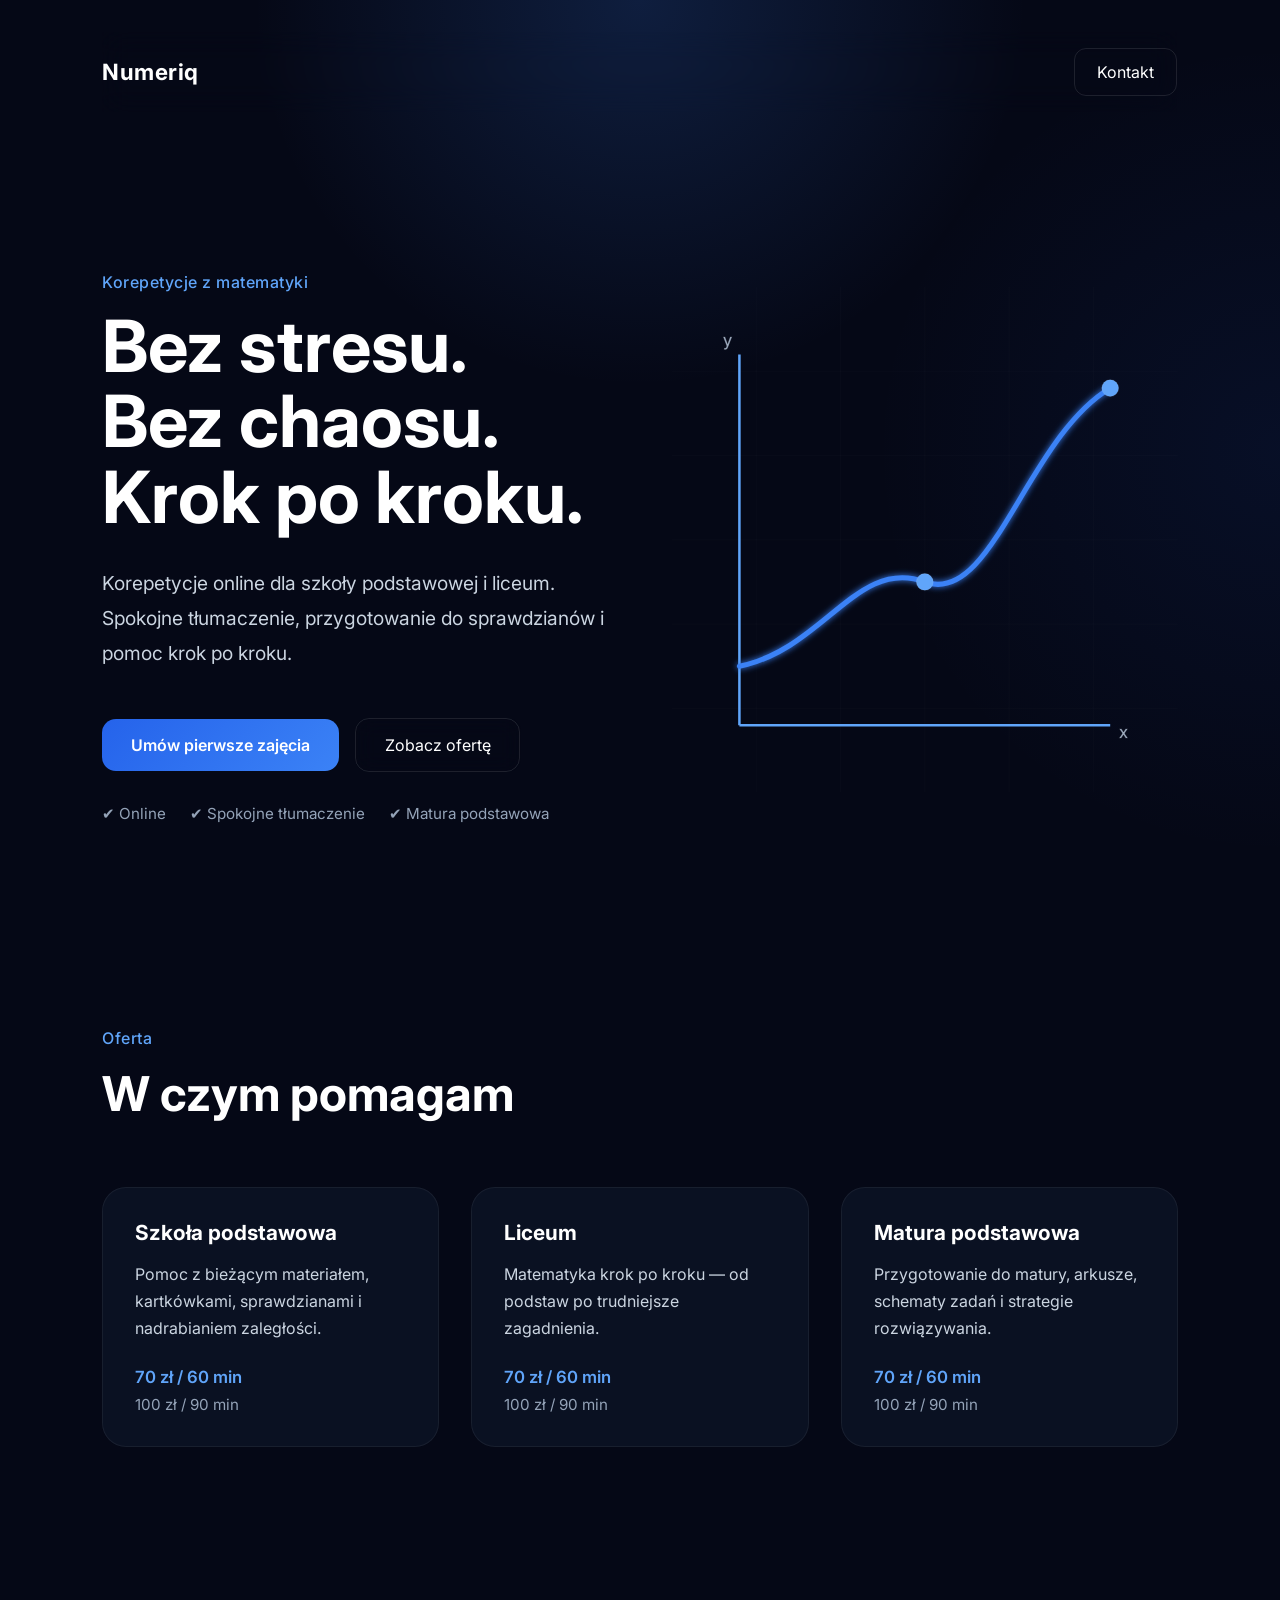
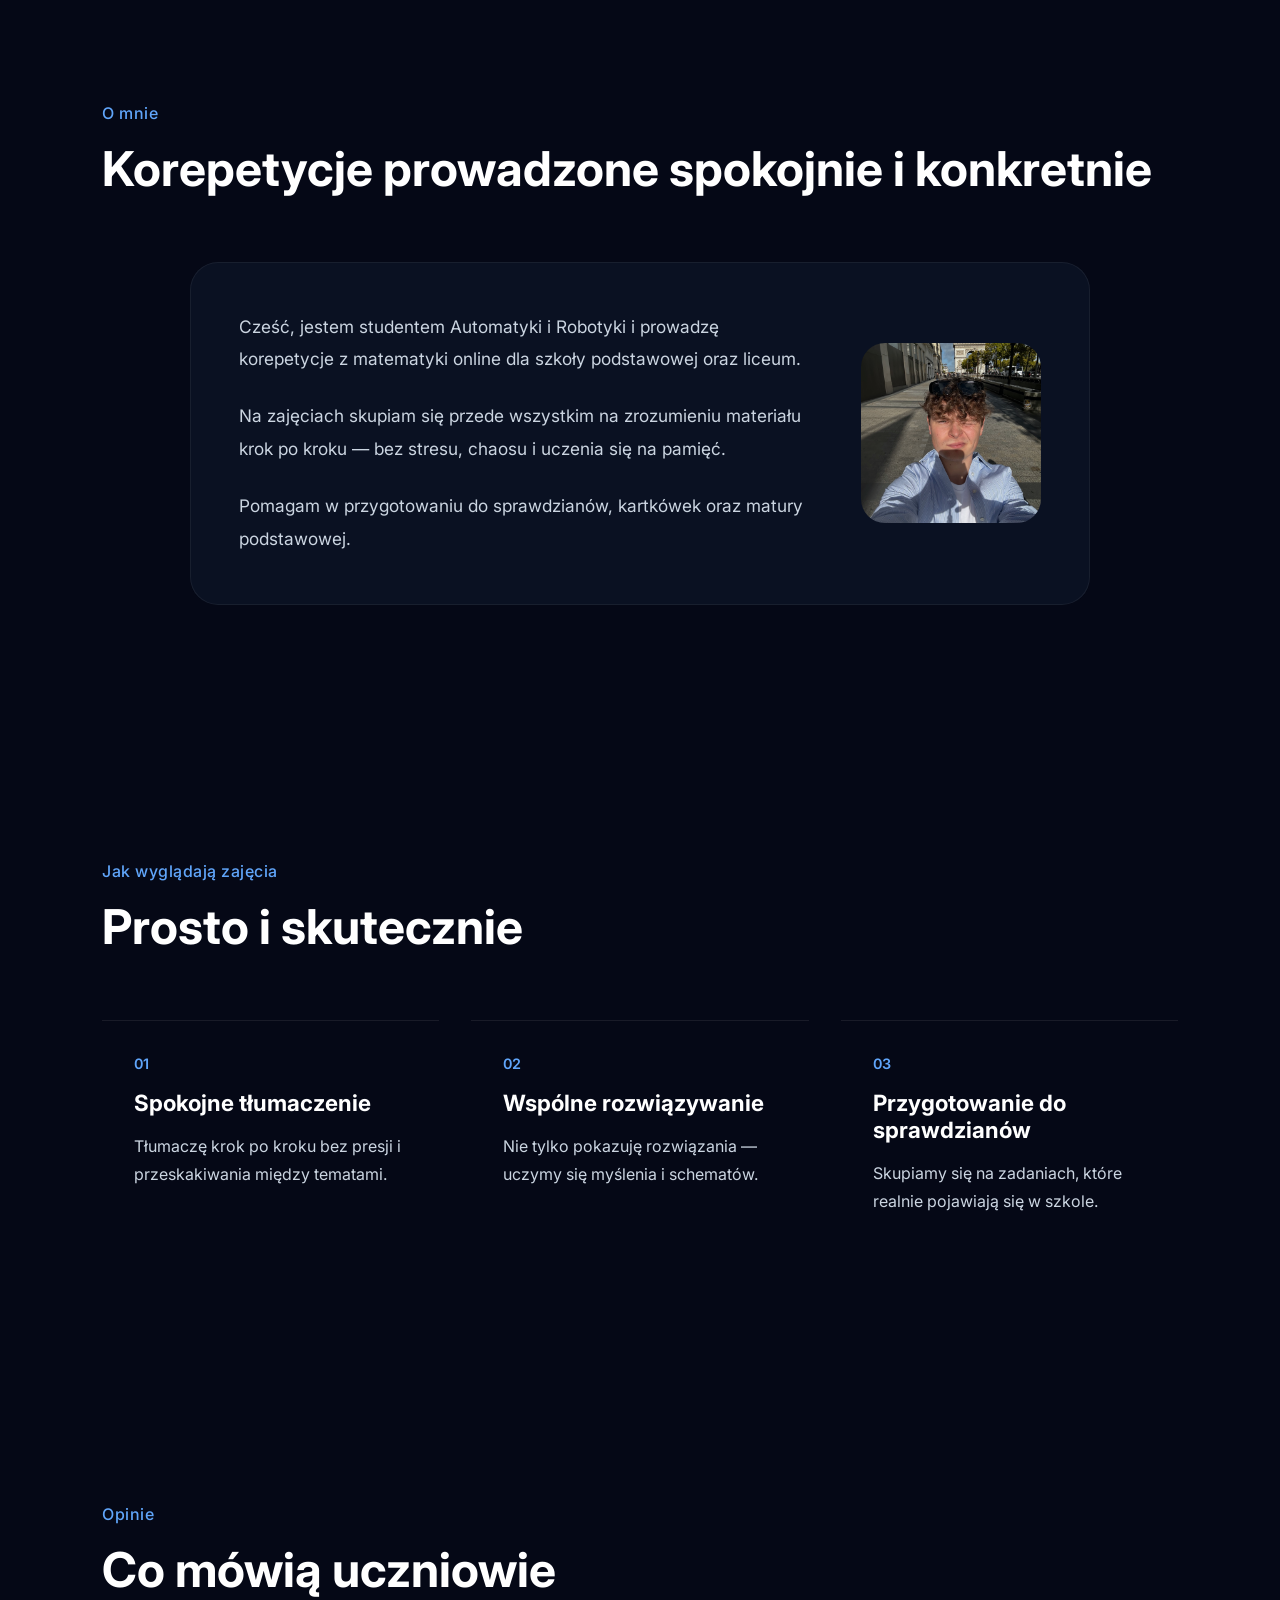
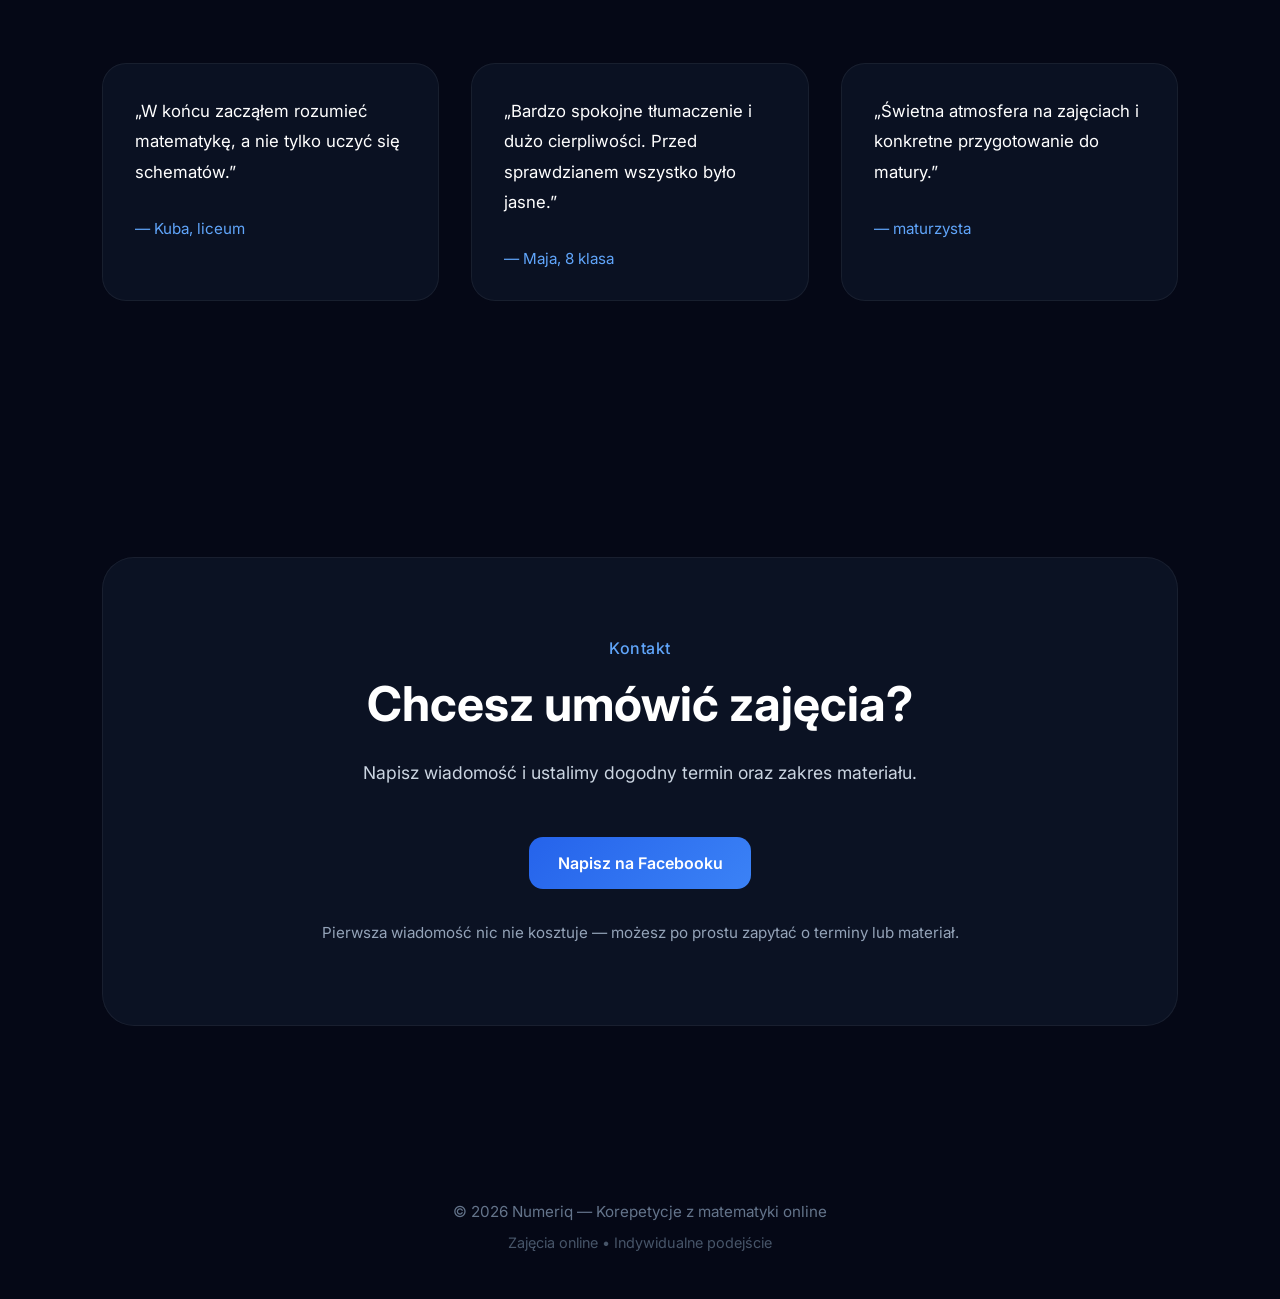
==== index.html @ c925988a "Initial website upload" ====
<!DOCTYPE html>
<html lang="pl">
<head>
    <link rel="icon" type="image/png" href="favicon.png">
    <meta charset="UTF-8">
    <meta name="viewport" content="width=device-width, initial-scale=1.0">

    <title>Numeriq — Korepetycje z matematyki online</title>

    <link rel="stylesheet" href="style.css">

    <!-- Font -->
    <link rel="preconnect" href="https://fonts.googleapis.com">
    <link href="https://fonts.googleapis.com/css2?family=Inter:wght@300;400;500;600;700&display=swap" rel="stylesheet">
</head>
<body>

    <section class="hero">
        
    <nav class="navbar">
        <div class="logo">Numeriq</div>

        <a href="#kontakt" class="nav-button">
            Kontakt
        </a>
    </nav>

    <div class="hero-wrapper">

        <div class="hero-content">

            <p class="hero-tag">
                Korepetycje z matematyki
            </p>

            <h1>
                Bez stresu. <br>
                Bez chaosu. <br>
                Krok po kroku.
            </h1>

            <p class="hero-description">
                Korepetycje online dla szkoły podstawowej i liceum.
                Spokojne tłumaczenie, przygotowanie do sprawdzianów
                i pomoc krok po kroku.
            </p>
            <div class="hero-buttons">

                <a href="#kontakt" class="primary-button">
                    Umów pierwsze zajęcia
                </a>

                <a href="#oferta" class="secondary-button">
                    Zobacz ofertę
                </a>

            </div>

            <div class="hero-info">

                <span>✔ Online</span>

                <span>✔ Spokojne tłumaczenie</span>

                <span>✔ Matura podstawowa</span>

            </div>
        </div>

        <div class="hero-image">

            <svg class="math-illustration"
     viewBox="0 0 600 600"
     fill="none"
     xmlns="http://www.w3.org/2000/svg">

    <!-- GRID -->

    <g opacity="0.15">

        <line x1="0" y1="100" x2="600" y2="100"/>
        <line x1="0" y1="200" x2="600" y2="200"/>
        <line x1="0" y1="300" x2="600" y2="300"/>
        <line x1="0" y1="400" x2="600" y2="400"/>
        <line x1="0" y1="500" x2="600" y2="500"/>

        <line x1="100" y1="0" x2="100" y2="600"/>
        <line x1="200" y1="0" x2="200" y2="600"/>
        <line x1="300" y1="0" x2="300" y2="600"/>
        <line x1="400" y1="0" x2="400" y2="600"/>
        <line x1="500" y1="0" x2="500" y2="600"/>

    </g>

    <!-- AXES -->

    <line x1="80" y1="520" x2="520" y2="520"
          stroke="#60A5FA"
          stroke-width="3"/>

    <line x1="80" y1="520" x2="80" y2="80"
          stroke="#60A5FA"
          stroke-width="3"/>

    <!-- CURVE -->

    <path d="M80 450
             C180 430,
             220 320,
             300 350

             C380 380,
             420 180,
             520 120"

          stroke="#3B82F6"
          stroke-width="6"
          stroke-linecap="round"
          filter="url(#glow)"/>

    <!-- POINTS -->

    <circle cx="300" cy="350" r="10" fill="#60A5FA"/>
    <circle cx="520" cy="120" r="10" fill="#60A5FA"/>

    <!-- LABELS -->

    <text x="530" y="535"
          fill="#94A3B8"
          font-size="20">
        x
    </text>

    <text x="60" y="70"
          fill="#94A3B8"
          font-size="20">
        y
    </text>

    <!-- GLOW -->

    <defs>

        <filter id="glow">

            <feGaussianBlur stdDeviation="4"
                            result="coloredBlur"/>

            <feMerge>

                <feMergeNode in="coloredBlur"/>
                <feMergeNode in="SourceGraphic"/>

            </feMerge>

        </filter>

    </defs>

</svg>

        </div>

    </div>

</section>
    <section class="offer" id="oferta">

        <div class="section-header">

            <p class="section-tag">
                Oferta
            </p>

            <h2>
                W czym pomagam
            </h2>

        </div>

        <div class="offer-grid">

            <div class="offer-card">
                <h3>Szkoła podstawowa</h3>

                <p>
                    Pomoc z bieżącym materiałem, kartkówkami,
                    sprawdzianami i nadrabianiem zaległości.
                </p>
                <div class="offer-price">
                    70 zł / 60 min
                </div>

                <div class="offer-price-secondary">
                    100 zł / 90 min
                </div>
            </div>

            <div class="offer-card">
                <h3>Liceum</h3>

                <p>
                    Matematyka krok po kroku — od podstaw
                    po trudniejsze zagadnienia.
                </p>
                 <div class="offer-price">
                    70 zł / 60 min
                </div>

                <div class="offer-price-secondary">
                    100 zł / 90 min
                </div>
            </div>

            <div class="offer-card">
                <h3>Matura podstawowa</h3>

                <p>
                    Przygotowanie do matury, arkusze,
                    schematy zadań i strategie rozwiązywania.
                </p>
                 <div class="offer-price">
                    70 zł / 60 min
                </div>

                <div class="offer-price-secondary">
                    100 zł / 90 min
                </div>
            </div>

        </div>

    </section>
<section class="about">

    <div class="section-header">

        <p class="section-tag">
            O mnie
        </p>

        <h2>
            Korepetycje prowadzone spokojnie i konkretnie
        </h2>

    </div>

    <div class="about-box">

        <div class="about-text">

            <p>
                Cześć, jestem studentem Automatyki i Robotyki
                i prowadzę korepetycje z matematyki online
                dla szkoły podstawowej oraz liceum.
            </p>

            <p>
                Na zajęciach skupiam się przede wszystkim
                na zrozumieniu materiału krok po kroku —
                bez stresu, chaosu i uczenia się na pamięć.
            </p>

            <p>
                Pomagam w przygotowaniu do sprawdzianów,
                kartkówek oraz matury podstawowej.
            </p>

        </div>

        <img src="image.jpg"
            alt="Zdjęcie korepetytora"
            class="about-image">

    </div>


</section>
    <section class="process">

        <div class="section-header">

            <p class="section-tag">
                Jak wyglądają zajęcia
            </p>

            <h2>
                Prosto i skutecznie
            </h2>

        </div>

        <div class="process-grid">

            <div class="process-card">
                <span>01</span>

                <h3>Spokojne tłumaczenie</h3>

                <p>
                    Tłumaczę krok po kroku bez presji
                    i przeskakiwania między tematami.
                </p>
            </div>

            <div class="process-card">
                <span>02</span>

                <h3>Wspólne rozwiązywanie</h3>

                <p>
                    Nie tylko pokazuję rozwiązania —
                    uczymy się myślenia i schematów.
                </p>
            </div>

            <div class="process-card">
                <span>03</span>

                <h3>Przygotowanie do sprawdzianów</h3>

                <p>
                    Skupiamy się na zadaniach,
                    które realnie pojawiają się w szkole.
                </p>
            </div>

        </div>

    </section>
    <section class="reviews">

        <div class="section-header">

            <p class="section-tag">
                Opinie
            </p>

            <h2>
                Co mówią uczniowie
            </h2>

        </div>

        <div class="reviews-grid">

            <div class="review-card">

                <p class="review-text">
                    „W końcu zacząłem rozumieć matematykę,
                    a nie tylko uczyć się schematów.”
                </p>

                <div class="review-author">
                    — Kuba, liceum
                </div>

            </div>

            <div class="review-card">

                <p class="review-text">
                    „Bardzo spokojne tłumaczenie i dużo cierpliwości.
                    Przed sprawdzianem wszystko było jasne.”
                </p>

                <div class="review-author">
                    — Maja, 8 klasa
                </div>

            </div>

            <div class="review-card">

                <p class="review-text">
                    „Świetna atmosfera na zajęciach
                    i konkretne przygotowanie do matury.”
                </p>

                <div class="review-author">
                    — maturzysta
                </div>

            </div>

        </div>

    </section>
    <section class="contact" id="kontakt">

        <div class="contact-content">

            <p class="section-tag">
                Kontakt
            </p>

            <h2>
                Chcesz umówić zajęcia?
            </h2>

            <p class="contact-description">
                Napisz wiadomość i ustalimy dogodny termin
                oraz zakres materiału.
            </p>

           <div class="contact-buttons">

                <a href="https://m.me/TWOJPROFIL"
                target="_blank"
                class="primary-button">

                    Napisz na Facebooku

                </a>

            </div>

            <p class="contact-note">
                Pierwsza wiadomość nic nie kosztuje —
                możesz po prostu zapytać o terminy lub materiał.
            </p>

        </div>

    </section>
    <footer class="footer">

    <p>
    © 2026 Numeriq — Korepetycje z matematyki online
    </p>

    <p class="footer-subtext">
        Zajęcia online • Indywidualne podejście
    </p>
</footer>
</body>
</html>
---- style.css ----
* {
    margin: 0;
    padding: 0;
    box-sizing: border-box;
}

html {
    scroll-behavior: smooth;
}

body {
    font-family: 'Inter', sans-serif;
    background: #050816;
    color: white;
}

/* HERO */

.hero {
    min-height: 100vh;
    padding: 2rem 8%;
    background:
        radial-gradient(circle at top, rgba(59,130,246,0.18), transparent 35%),
        radial-gradient(circle at right, rgba(37,99,235,0.08), transparent 30%),
        #050816;
}

/* NAVBAR */

.navbar {
    display: flex;
    justify-content: space-between;
    align-items: center;
    position: sticky;
    top: 0;
    z-index: 1000;
    padding: 1rem 0;
    backdrop-filter: blur(14px);
}


.logo {
    font-size: 1.4rem;
    font-weight: 700;
    color: white;
    letter-spacing: 0.5px;
}

.nav-button {
    text-decoration: none;
    color: white;
    padding: 0.8rem 1.4rem;
    border: 1px solid rgba(255,255,255,0.1);
    border-radius: 12px;
    transition: 0.3s;
    backdrop-filter: blur(10px);
}

.nav-button:hover {
    background: rgba(255,255,255,0.08);
}

/* HERO WRAPPER */

.hero-wrapper {
    display: flex;
    align-items: center;
    justify-content: space-between;
    gap: 4rem;
}

/* HERO CONTENT */

.hero-content {
    max-width: 700px;
    margin-top: 10rem;
    flex: 1;
}

.hero-tag {
    color: #60a5fa;
    margin-bottom: 1rem;
    font-weight: 500;
    letter-spacing: 0.5px;
}

.hero-content h1 {
    font-size: 4.5rem;
    line-height: 1.05;
    margin-bottom: 2rem;
}

.hero-description {
    font-size: 1.2rem;
    line-height: 1.8;
    color: #cbd5e1;
    margin-bottom: 3rem;
}

/* HERO IMAGE */

.hero-image {
    flex: 1;

    display: flex;
    justify-content: center;
    align-items: center;

    padding-top: 4rem;
}

.hero-image img {
    width: 100%;
    max-width: 500px;

    opacity: 0.9;

    filter:
        drop-shadow(0 0 40px rgba(59,130,246,0.25));

    animation: float 6s ease-in-out infinite;
}

/* FLOAT ANIMATION */

@keyframes float {

    0% {
        transform: translateY(0px);
    }

    50% {
        transform: translateY(-10px);
    }

    100% {
        transform: translateY(0px);
    }

}

/* BUTTONS */

.hero-buttons {
    display: flex;
    gap: 1rem;
    flex-wrap: wrap;
    align-items: center;
}

.primary-button {
    background: linear-gradient(135deg, #2563eb, #3b82f6);
    color: white;
    text-decoration: none;
    padding: 1rem 1.8rem;
    border-radius: 14px;
    font-weight: 600;
    transition: 0.3s;
    display: inline-flex;
    align-items: center;
    justify-content: center;
    min-width: 220px;
    text-align: center;
}

.primary-button:hover {
    transform: translateY(-3px);
    box-shadow: 0 0 25px rgba(59,130,246,0.35);
}

.secondary-button {
    border: 1px solid rgba(255,255,255,0.1);
    color: white;
    text-decoration: none;
    padding: 1rem 1.8rem;
    border-radius: 14px;
    transition: 0.3s;
    backdrop-filter: blur(10px);
}

.secondary-button:hover {
    background: rgba(255,255,255,0.06);
}

/* OFFER SECTION */

.offer {
    padding: 8rem 8%;
}

.section-header {
    margin-bottom: 4rem;
}

.section-tag {
    color: #60a5fa;
    font-weight: 500;
    margin-bottom: 1rem;
    letter-spacing: 0.5px;
}

.section-header h2 {
    font-size: 3rem;
}

/* OFFER GRID */

.offer-grid {
    display: grid;
    grid-template-columns: repeat(3, 1fr);
    gap: 2rem;
}

/* OFFER CARD */

.offer-card {
    background: rgba(15,23,42,0.65);
    border: 1px solid rgba(255,255,255,0.06);
    border-radius: 24px;
    padding: 2rem;
    transition: 0.3s;
    backdrop-filter: blur(12px);
}

.offer-card:hover {
    transform: translateY(-5px);
    border-color: rgba(96,165,250,0.4);
    box-shadow: 0 0 30px rgba(59,130,246,0.08);
}

.offer-card h3 {
    margin-bottom: 1rem;
    font-size: 1.3rem;
}

.offer-card p {
    color: #cbd5e1;
    line-height: 1.7;
}

/* PROCESS SECTION */

.process {
    padding: 8rem 8%;
}

.process-grid {
    display: grid;
    grid-template-columns: repeat(3, 1fr);
    gap: 2rem;
}

.process-card {
    padding: 2rem;
    border-top: 1px solid rgba(255,255,255,0.08);
}

.process-card span {
    color: #60a5fa;
    font-size: 0.9rem;
    font-weight: 600;
}

.process-card h3 {
    margin-top: 1rem;
    margin-bottom: 1rem;
    font-size: 1.4rem;
}

.process-card p {
    color: #cbd5e1;
    line-height: 1.8;
}

/* REVIEWS */

.reviews {
    padding: 8rem 8%;
}

.reviews-grid {
    display: grid;
    grid-template-columns: repeat(3, 1fr);
    gap: 2rem;
}

.review-card {
    background: rgba(15,23,42,0.65);
    border: 1px solid rgba(255,255,255,0.06);
    border-radius: 24px;
    padding: 2rem;
    backdrop-filter: blur(12px);
}

.review-text {
    color: white;
    line-height: 1.8;
    margin-bottom: 2rem;
    font-size: 1.05rem;
}

.review-author {
    color: #60a5fa;
    font-size: 0.95rem;
}

/* CONTACT */

.contact {
    padding: 8rem 8%;
}

.contact-content {
    text-align: center;
    background: rgba(15,23,42,0.7);
    border: 1px solid rgba(255,255,255,0.06);
    border-radius: 32px;
    padding: 5rem 2rem;
    backdrop-filter: blur(12px);
}

.contact-content h2 {
    font-size: 3rem;
    margin-top: 1rem;
    margin-bottom: 1.5rem;
}

.contact-description {
    color: #cbd5e1;
    max-width: 600px;
    margin: 0 auto 3rem;
    line-height: 1.8;
    font-size: 1.1rem;
}

.contact-buttons {
    display: flex;
    justify-content: center;
    gap: 1rem;
}

/* FOOTER */

.footer {
    padding: 3rem 8%;
    text-align: center;
    color: #64748b;
    font-size: 0.95rem;
}

/* MOBILE */

@media (max-width: 900px) {

    .offer-grid,
    .process-grid,
    .reviews-grid {
        grid-template-columns: 1fr;
    }

    .section-header h2 {
        font-size: 2.3rem;
    }

}

@media (max-width: 768px) {

    .hero {
        padding: 2rem 6%;
    }

    .hero-wrapper {
        flex-direction: column;
    }

    .hero-content {
        margin-top: 6rem;
    }

    .hero-content h1 {
        font-size: 3rem;
    }

    .hero-description {
        font-size: 1rem;
    }

    .hero-buttons,
    .contact-buttons {
        flex-direction: column;
    }

    .contact-content h2 {
        font-size: 2.2rem;
    }

    .hero-image img {
        max-width: 350px;
    }

}
.math-illustration {
    width: 100%;
    max-width: 520px;

    stroke: rgba(255,255,255,0.12);

    animation: float 6s ease-in-out infinite;

    transform: translateY(40px);
}
/* ABOUT */

.about {
    padding: 8rem 8%;
}

.about-box {
    max-width: 900px;
    margin: 0 auto;
    background: rgba(15,23,42,0.65);
    border: 1px solid rgba(255,255,255,0.06);
    border-radius: 28px; padding: 3rem;
    backdrop-filter: blur(12px);
    display: flex;
    align-items: center;
    justify-content: space-between; 
    gap: 3rem;
}

.about-text {
    flex: 1;
}

.about-image {
    width: 180px;
    height: 180px;
    object-fit: cover;
    border-radius: 24px;
    opacity: 0.92;
}

@media (max-width: 768px) {
    
    .about-box {
        flex-direction: column;
        text-align: center;
    }
}

.about-box p {
    color: #cbd5e1;

    line-height: 1.9;

    font-size: 1.08rem;

    margin-bottom: 1.5rem;
}

.about-box p:last-child {
    margin-bottom: 0;
}
.contact-note {
    margin-top: 2rem;

    color: #94a3b8;

    font-size: 0.95rem;

    line-height: 1.6;
}
.offer-price {
    margin-top: 1.5rem;

    color: #60a5fa;

    font-weight: 600;

    font-size: 1.05rem;
}

.offer-price-secondary {
    margin-top: 0.5rem;

    color: #94a3b8;

    font-size: 0.95rem;
}
.hero-info {
    display: flex;
    gap: 1.5rem;

    margin-top: 2rem;

    flex-wrap: wrap;
}

.hero-info span {
    color: #94a3b8;

    font-size: 0.95rem;
}
.footer-subtext {
    margin-top: 0.8rem;

    color: #475569;

    font-size: 0.9rem;
}
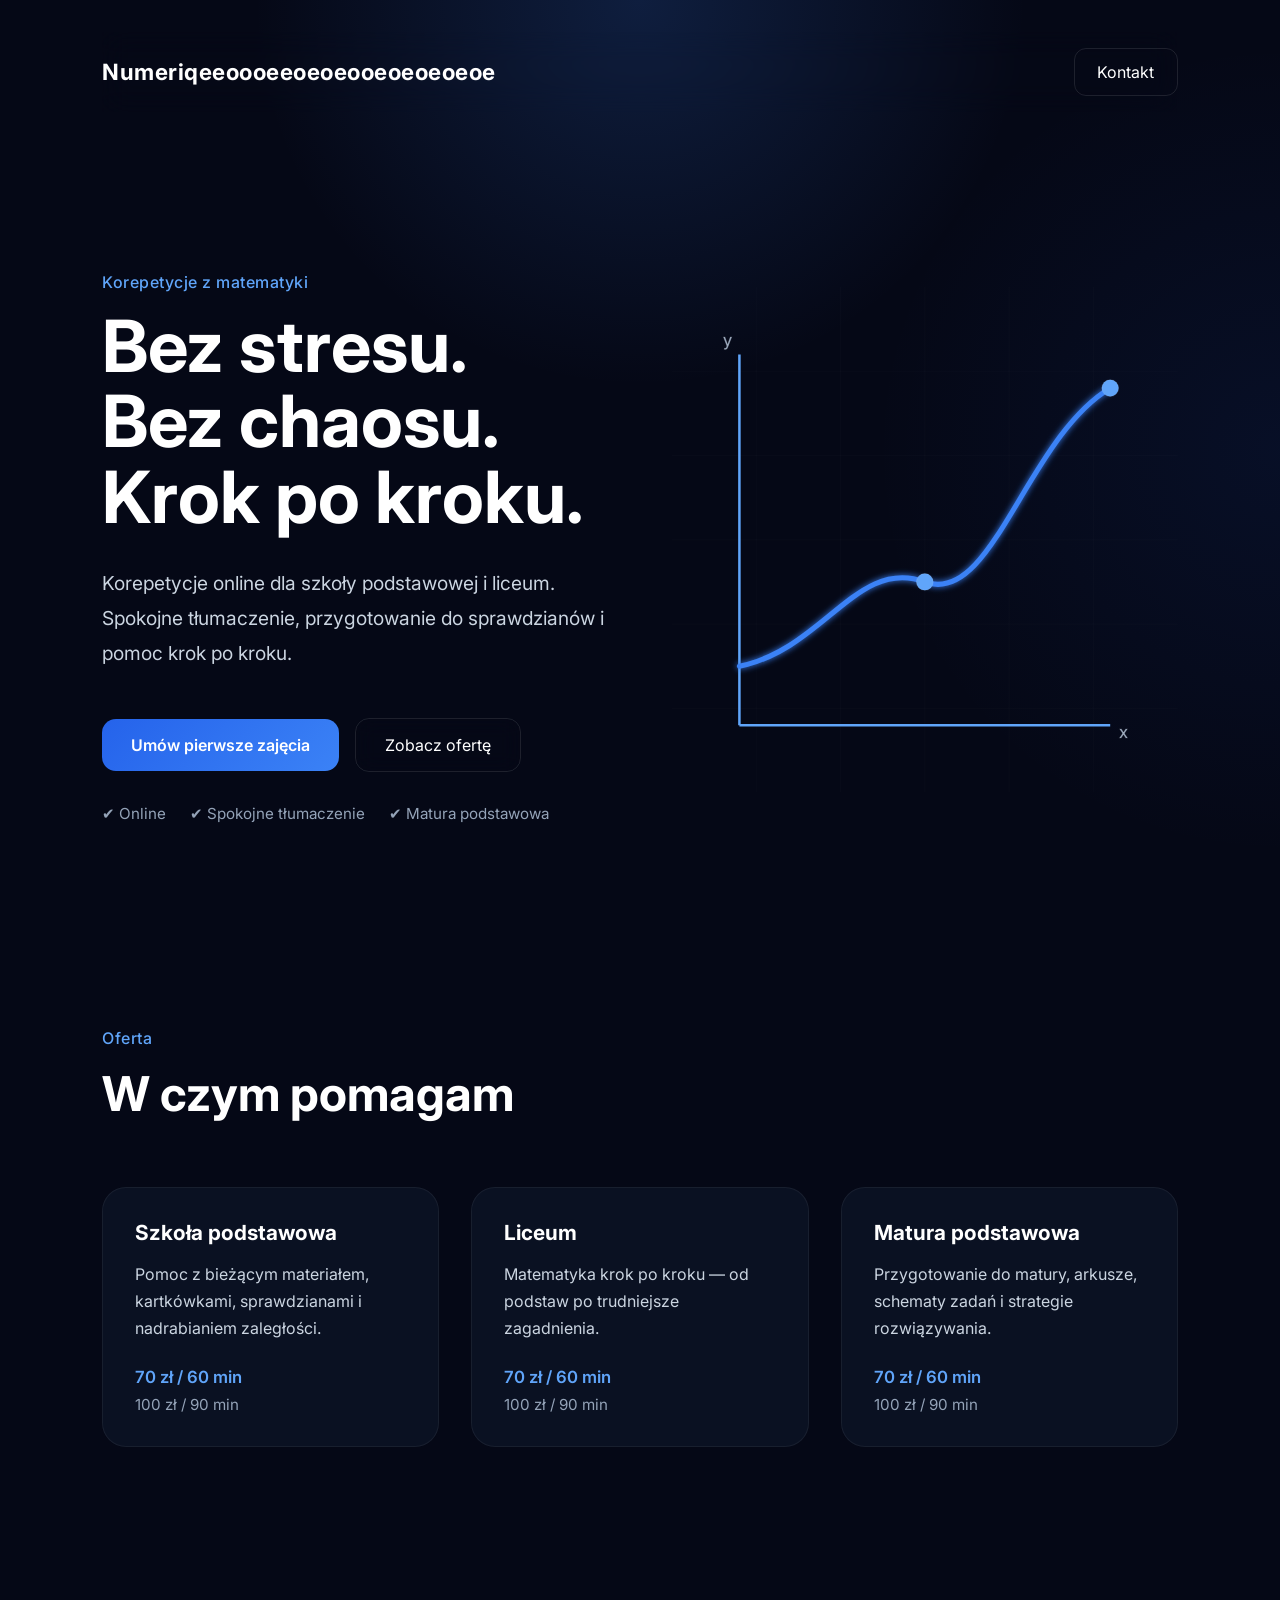
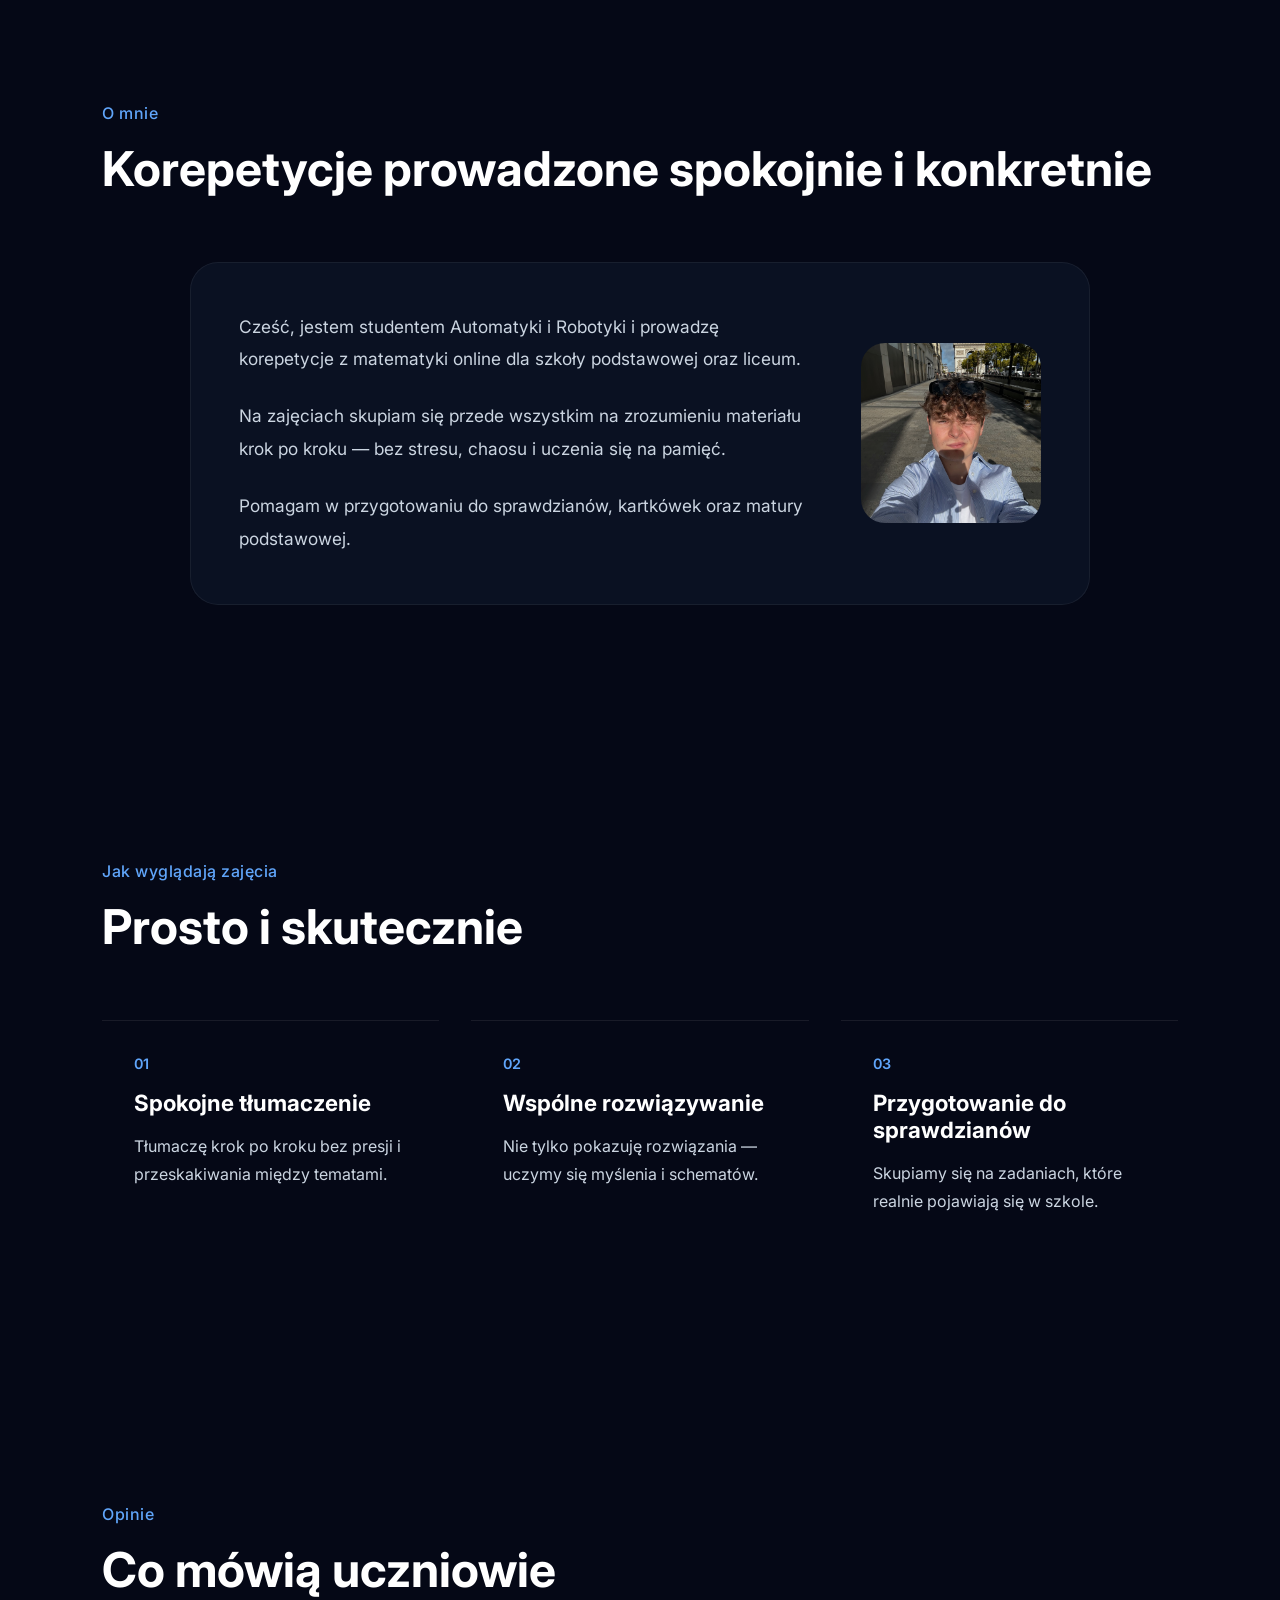
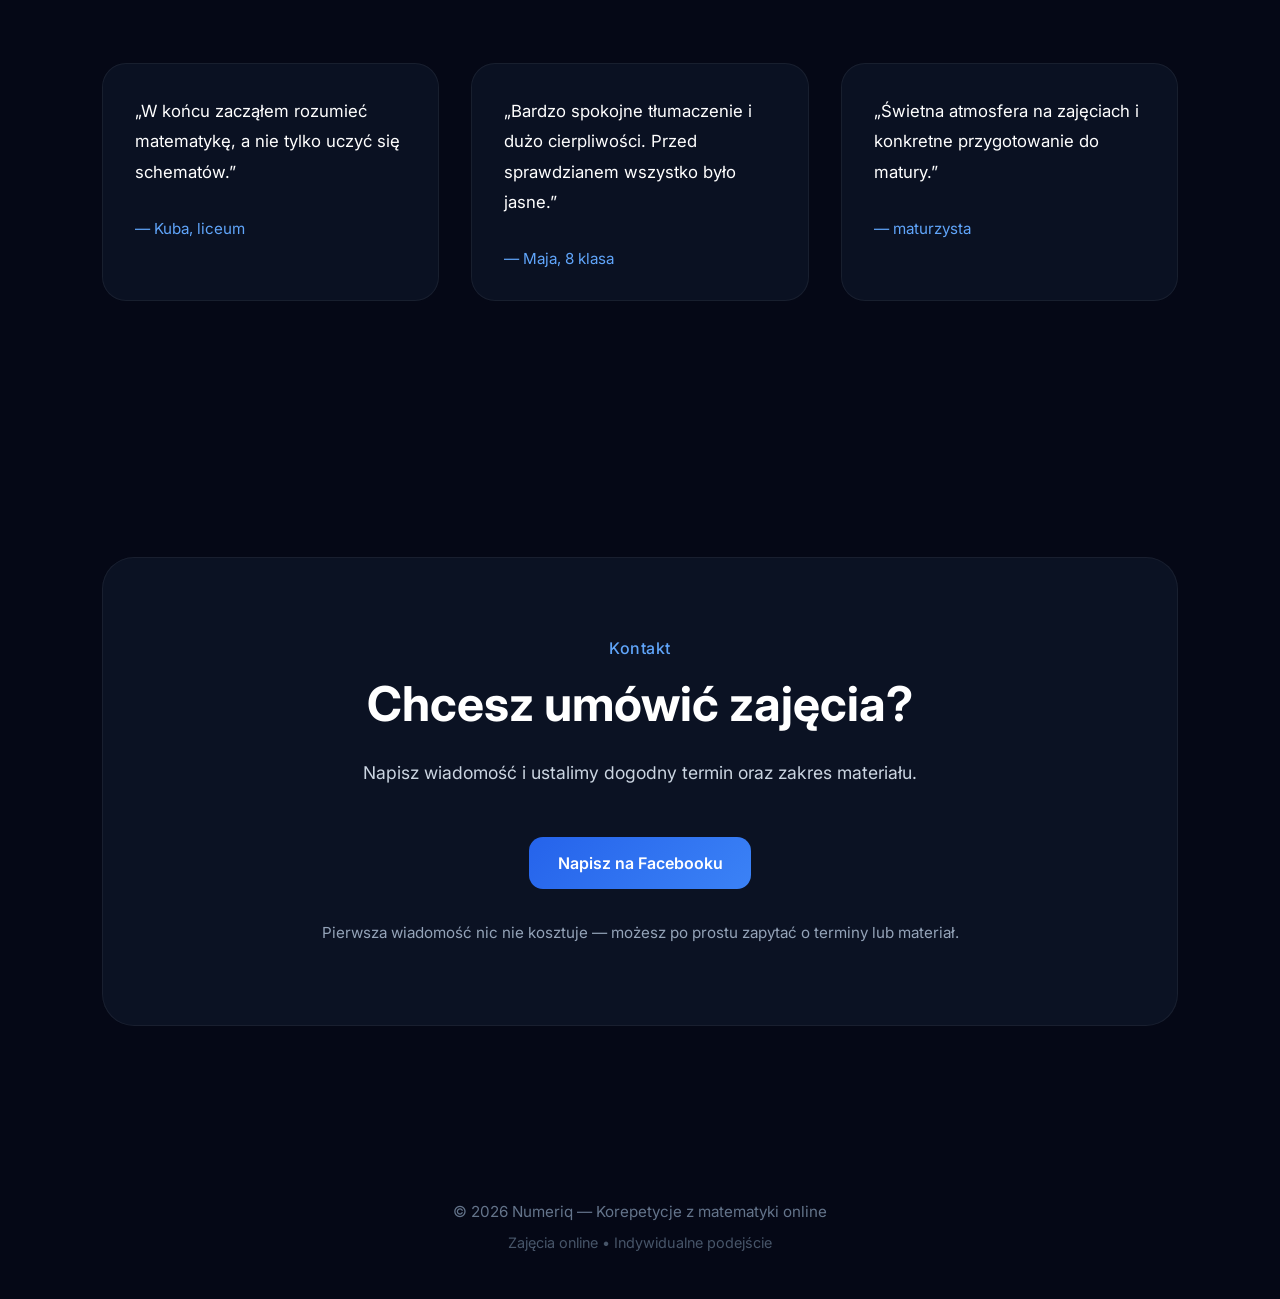
==== commit 51326264: "Update index.html" ====
--- a/index.html
+++ b/index.html
@@ -18,7 +18,7 @@
     <section class="hero">
         
     <nav class="navbar">
-        <div class="logo">Numeriq</div>
+        <div class="logo">Numeriqeeoooeeoeoeooeoeoeoeoe</div>
 
         <a href="#kontakt" class="nav-button">
             Kontakt
--- a/style.css
+++ b/style.css
@@ -364,10 +364,13 @@
 
 }
 
+
 @media (max-width: 768px) {
 
     .hero {
         padding: 2rem 6%;
+
+        min-height: auto;
     }
 
     .hero-wrapper {
@@ -375,31 +378,89 @@
     }
 
     .hero-content {
-        margin-top: 6rem;
+        margin-top: 3rem;
+
+        text-align: center;
     }
 
     .hero-content h1 {
-        font-size: 3rem;
+        font-size: 3.2rem;
+
+        line-height: 1.1;
     }
 
     .hero-description {
         font-size: 1rem;
+
+        line-height: 1.7;
     }
 
     .hero-buttons,
     .contact-buttons {
         flex-direction: column;
+
+        justify-content: center;
+
+        align-items: center;
+    }
+
+    .primary-button,
+    .secondary-button {
+        width: 100%;
+
+        max-width: 320px;
+    }
+
+    .hero-info {
+        justify-content: center;
+
+        gap: 0.8rem;
+
+        margin-top: 1.5rem;
+    }
+
+    .hero-info span {
+        font-size: 0.9rem;
     }
 
     .contact-content h2 {
         font-size: 2.2rem;
     }
 
-    .hero-image img {
-        max-width: 350px;
-    }
-
-}
+    .hero-image {
+        padding-top: 1rem;
+    }
+
+    .math-illustration {
+        max-width: 320px;
+
+        transform: translateY(0);
+    }
+
+    .offer-grid,
+    .process-grid,
+    .reviews-grid {
+        grid-template-columns: 1fr;
+    }
+
+    .section-header h2 {
+        font-size: 2.3rem;
+    }
+
+    .about-box {
+        flex-direction: column;
+
+        text-align: center;
+    }
+
+    .about-image {
+        width: 150px;
+
+        height: 150px;
+    }
+
+}
+
 .math-illustration {
     width: 100%;
     max-width: 520px;
@@ -441,14 +502,6 @@
     opacity: 0.92;
 }
 
-@media (max-width: 768px) {
-    
-    .about-box {
-        flex-direction: column;
-        text-align: center;
-    }
-}
-
 .about-box p {
     color: #cbd5e1;
 
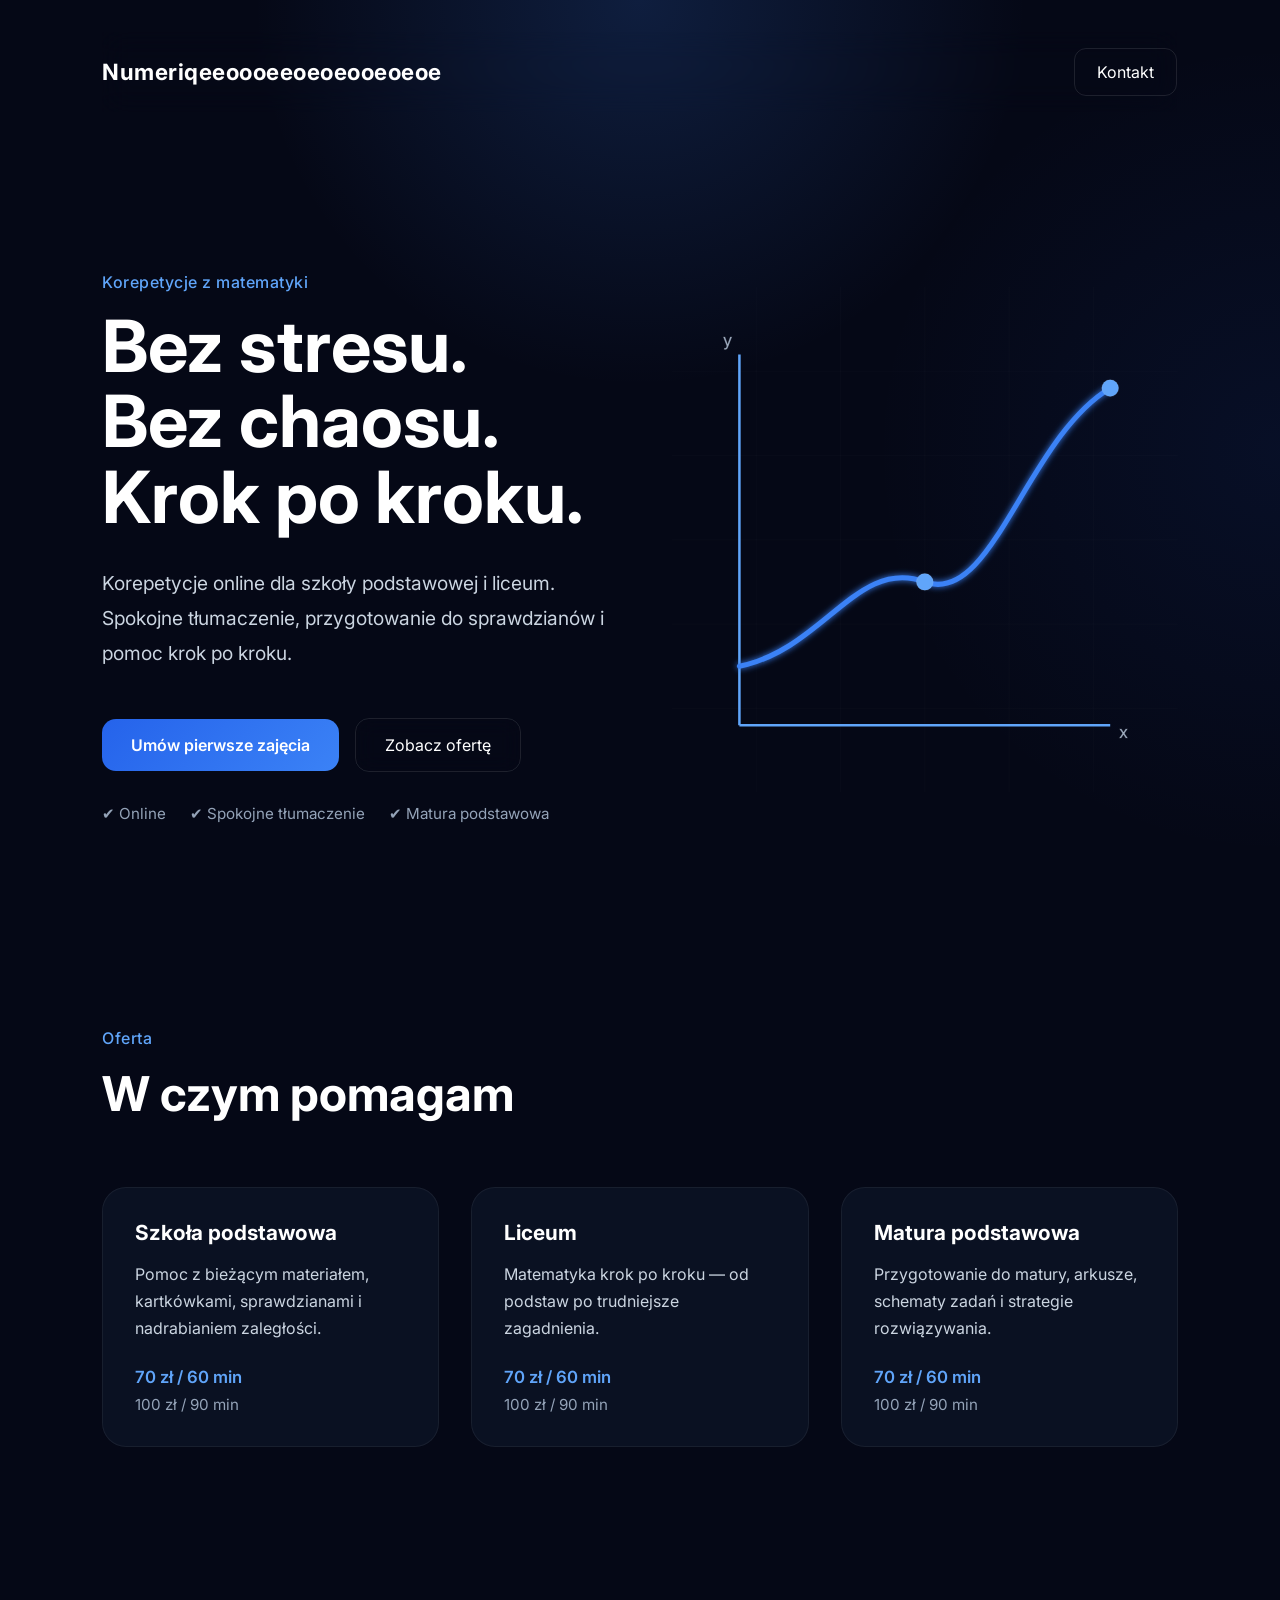
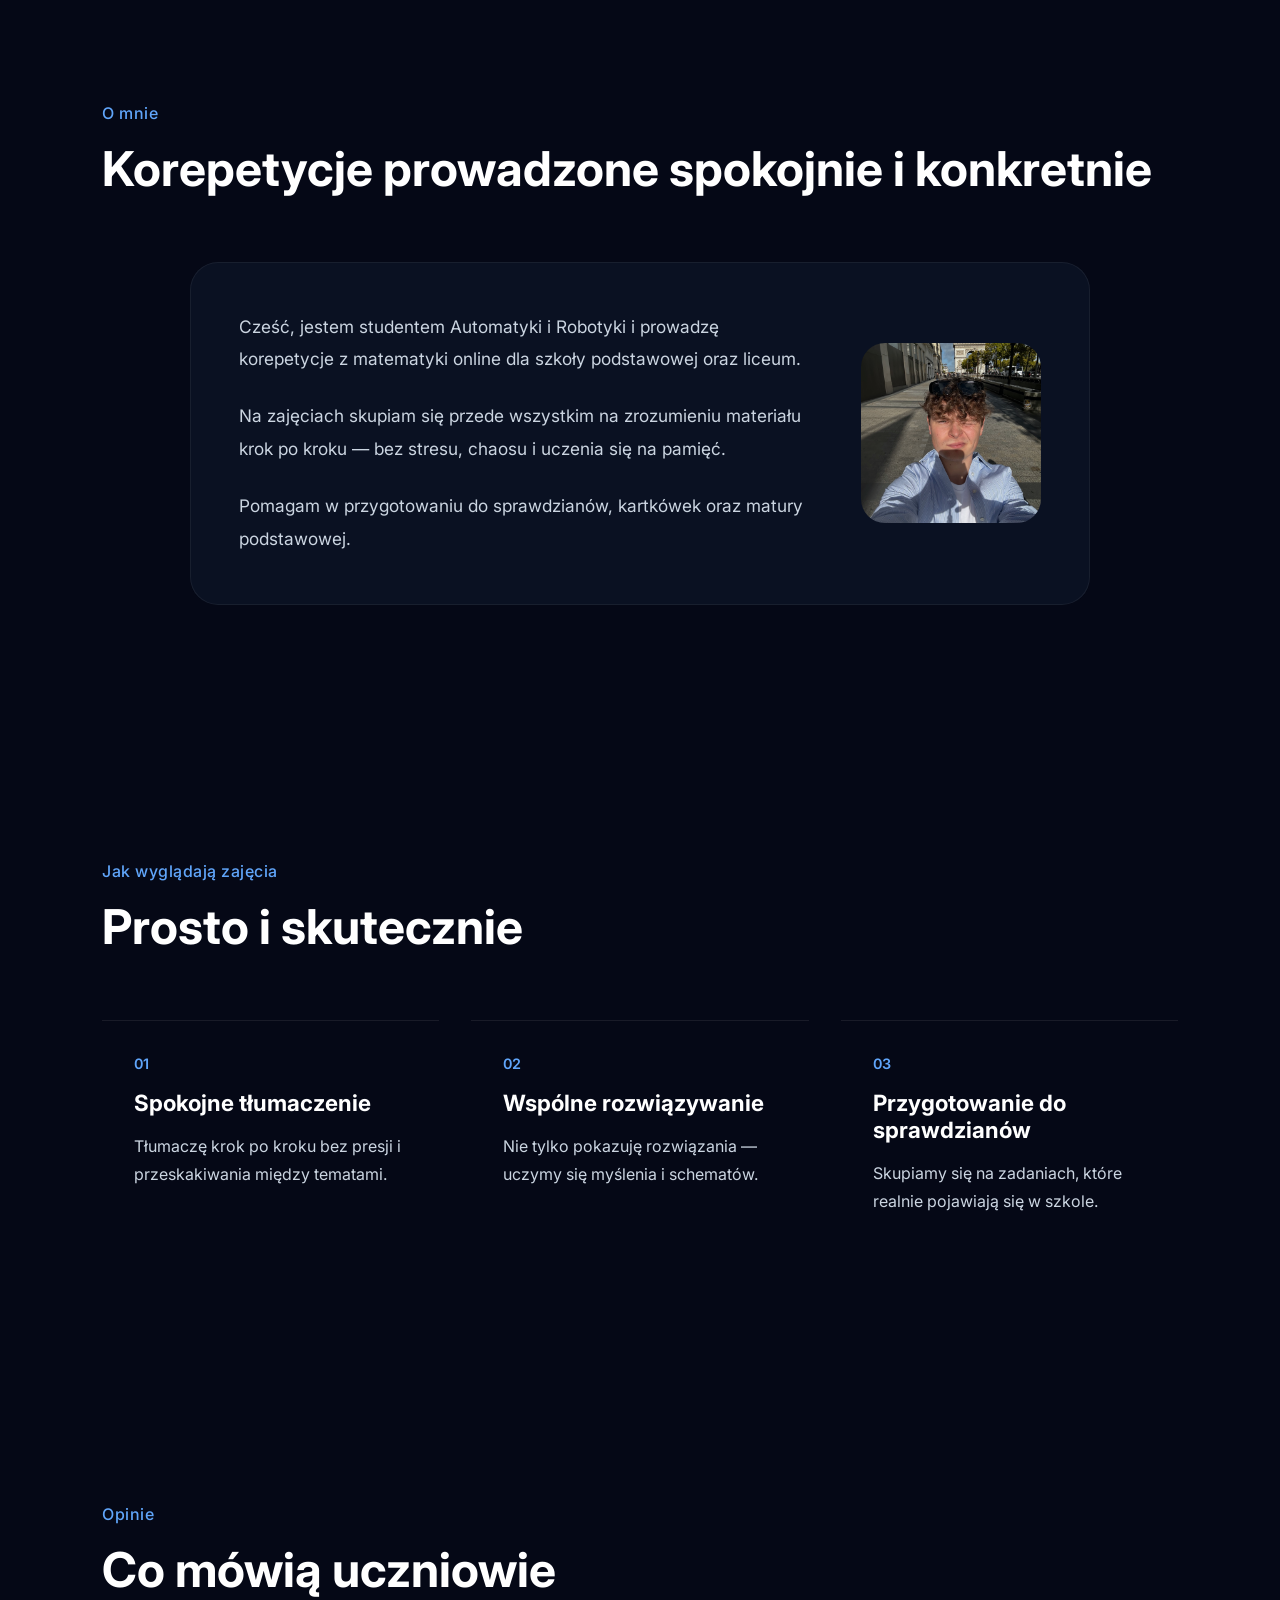
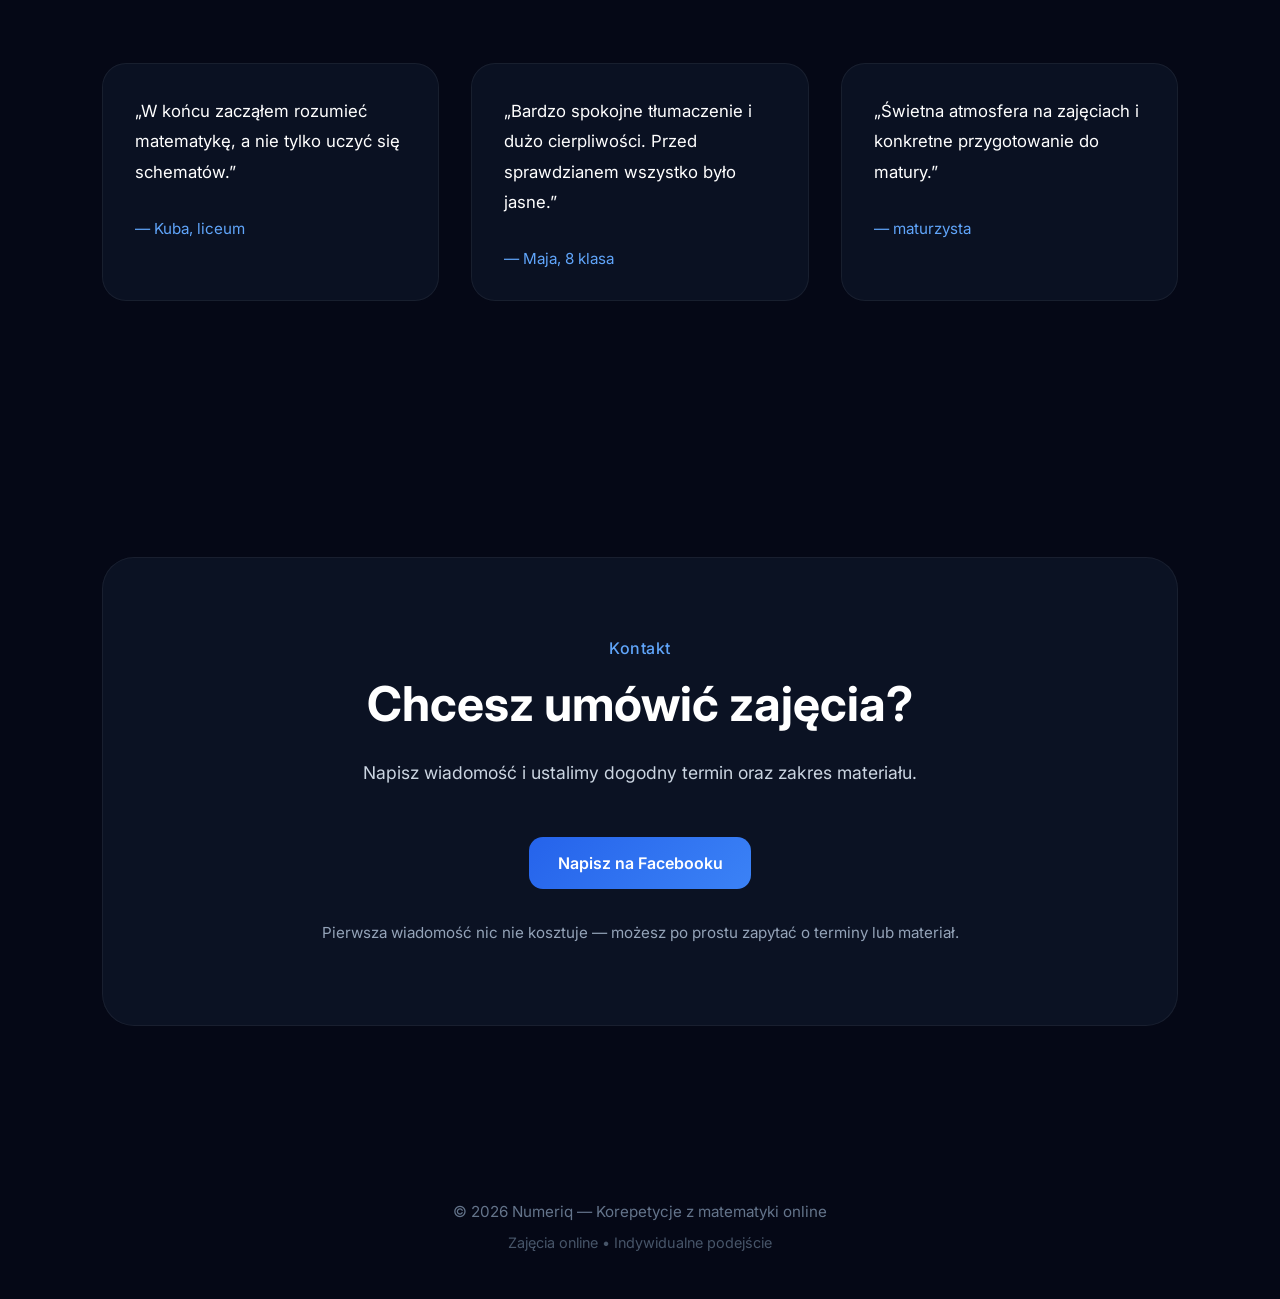
==== commit 9fc8a9f3: "Update index.html" ====
--- a/index.html
+++ b/index.html
@@ -18,7 +18,7 @@
     <section class="hero">
         
     <nav class="navbar">
-        <div class="logo">Numeriqeeoooeeoeoeooeoeoeoeoe</div>
+        <div class="logo">Numeriqeeoooeeoeoeooeoeoe</div>
 
         <a href="#kontakt" class="nav-button">
             Kontakt
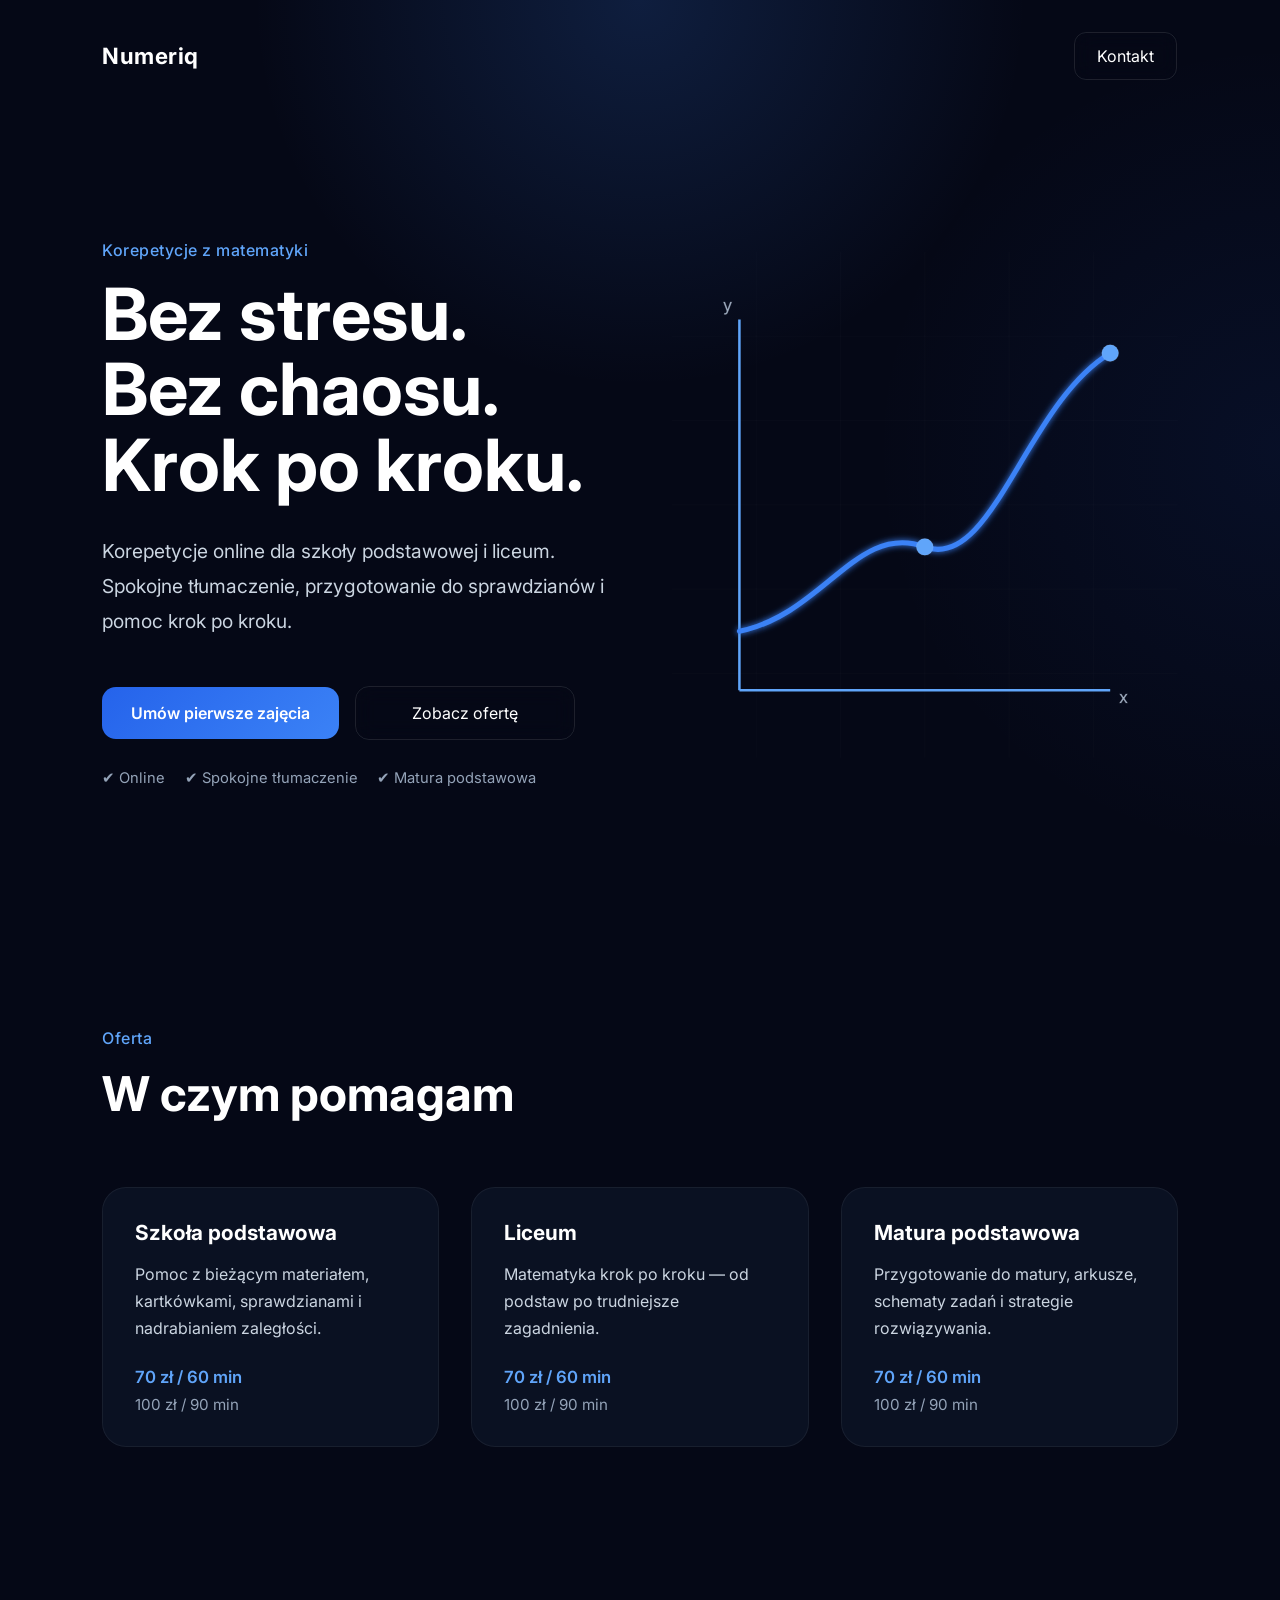
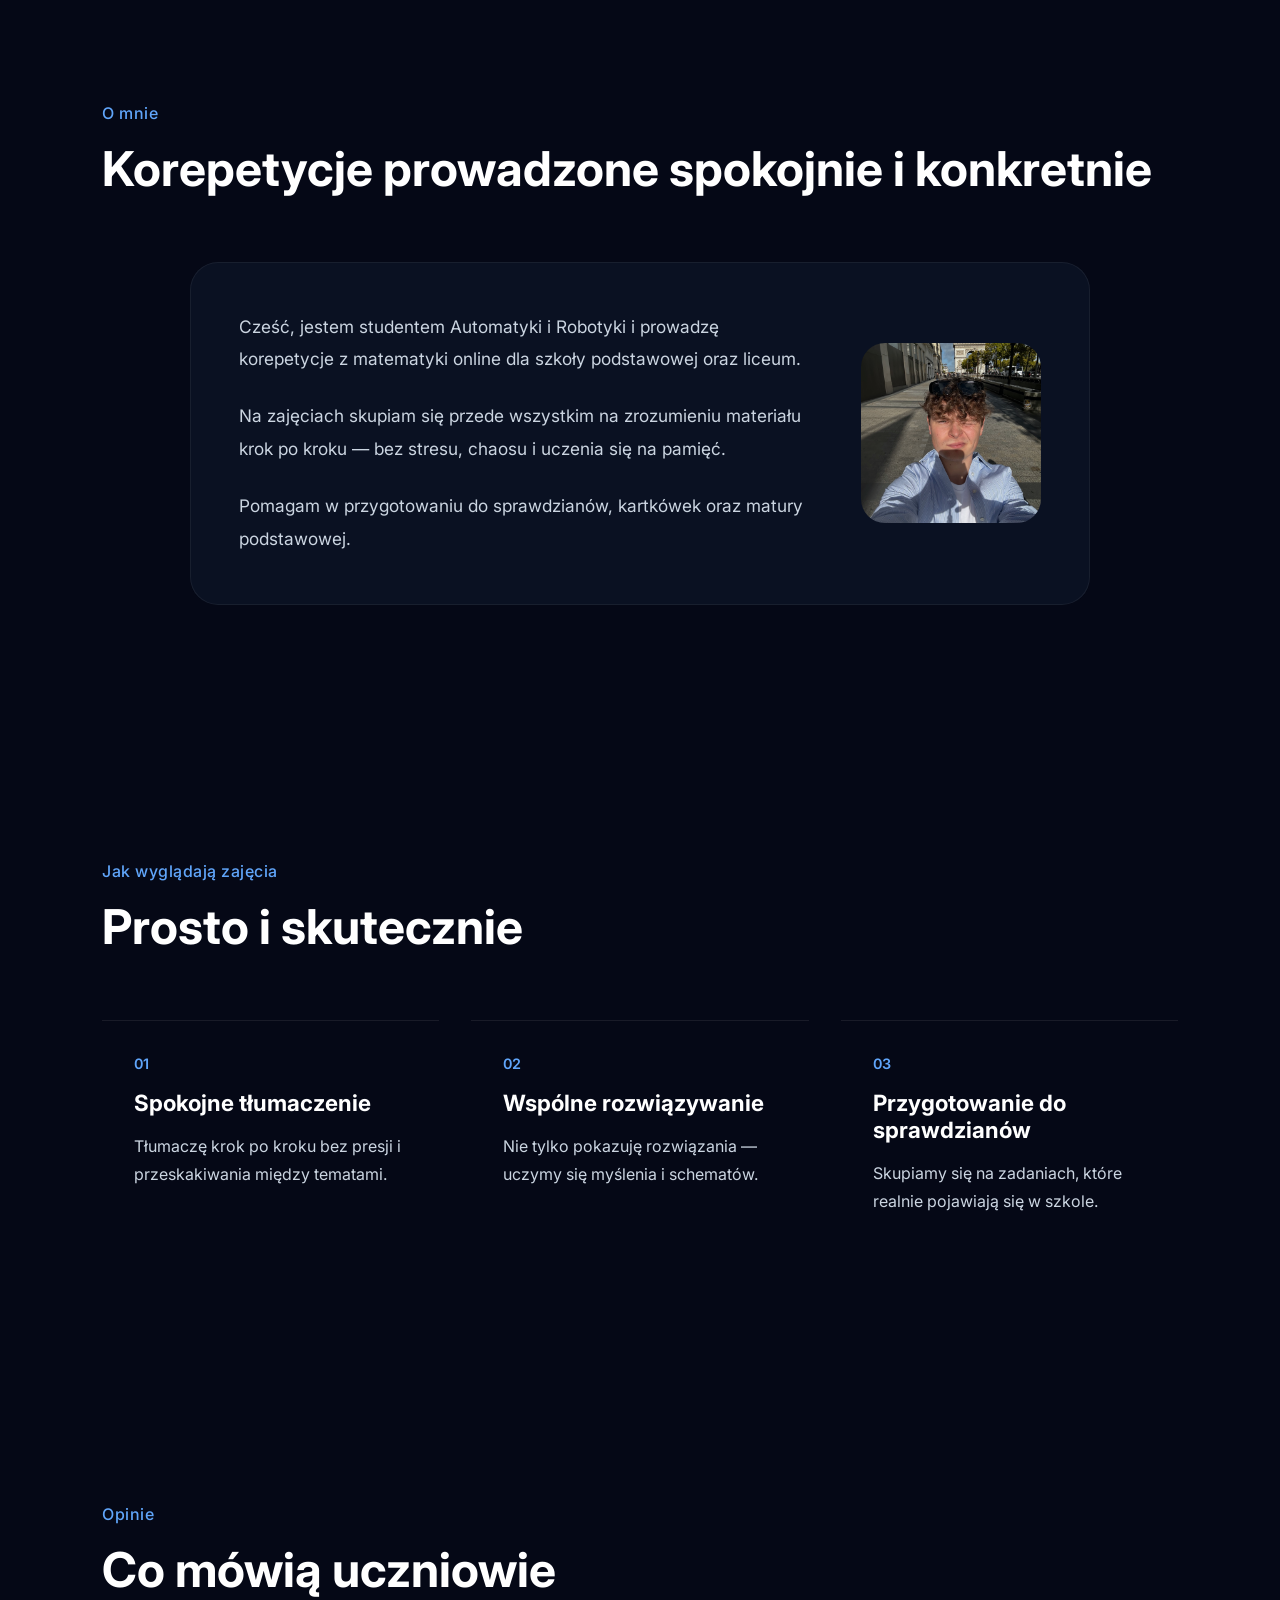
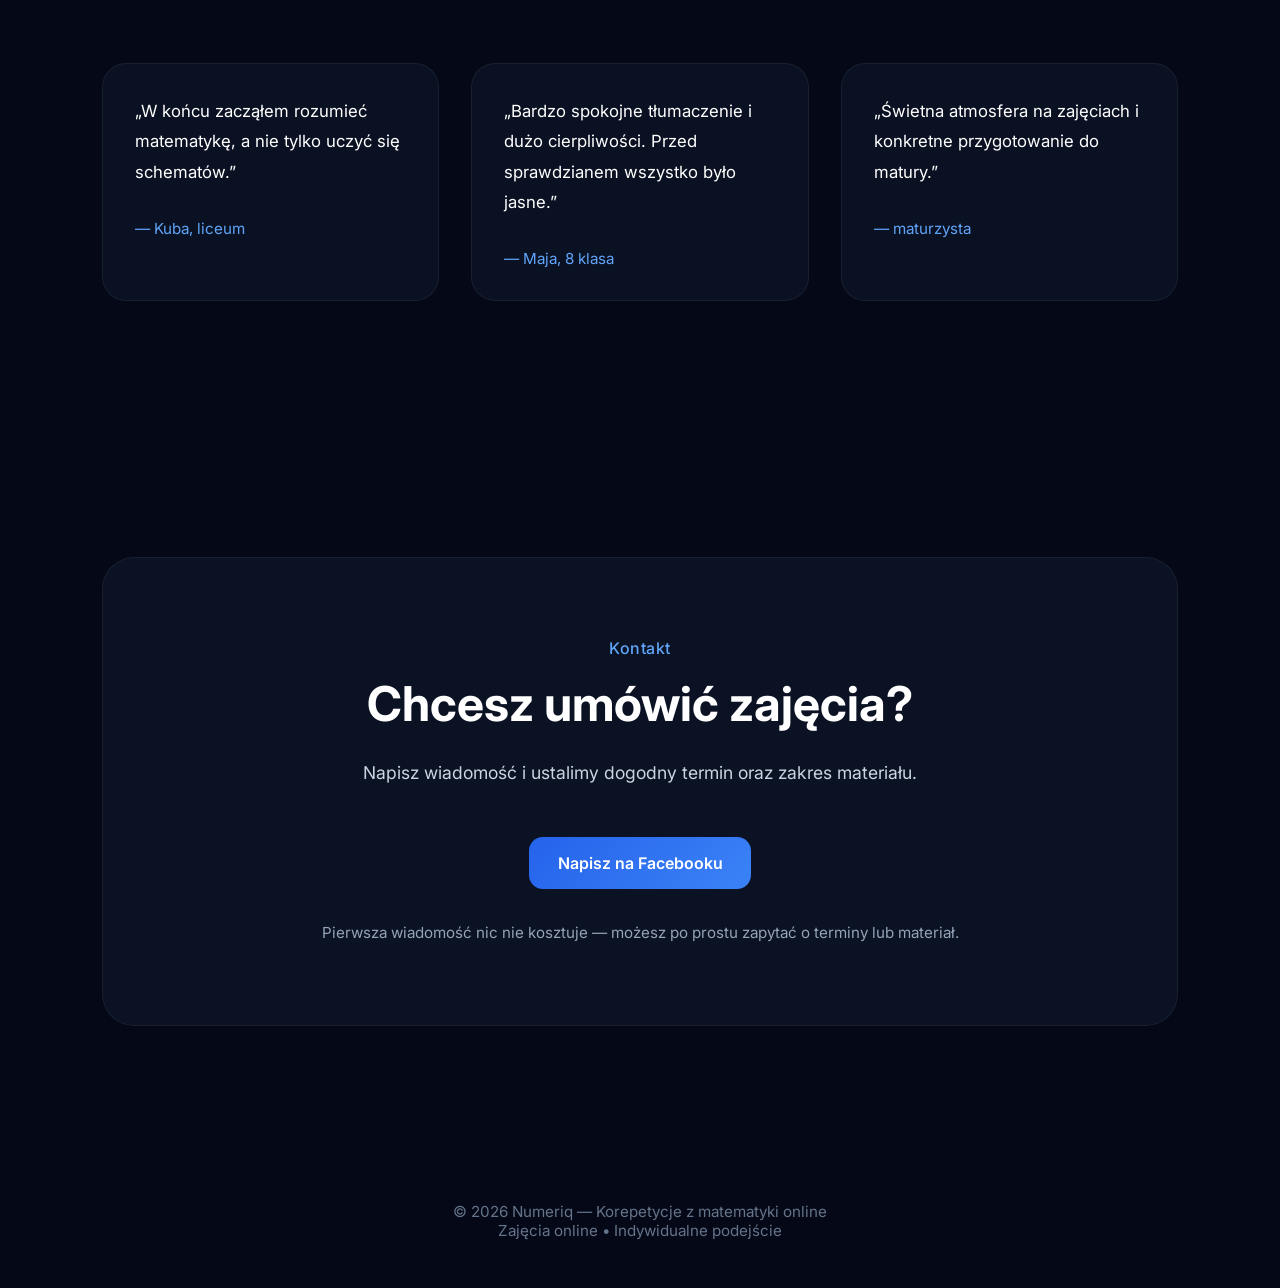
==== commit 0809aca0: "commit1" ====
--- a/index.html
+++ b/index.html
@@ -18,7 +18,7 @@
     <section class="hero">
         
     <nav class="navbar">
-        <div class="logo">Numeriqeeoooeeoeoeooeoeoe</div>
+        <div class="logo">Numeriq</div>
 
         <a href="#kontakt" class="nav-button">
             Kontakt
--- a/style.css
+++ b/style.css
@@ -1,3 +1,4 @@
+
 * {
     margin: 0;
     padding: 0;
@@ -31,13 +32,7 @@
     display: flex;
     justify-content: space-between;
     align-items: center;
-    position: sticky;
-    top: 0;
-    z-index: 1000;
-    padding: 1rem 0;
-    backdrop-filter: blur(14px);
-}
-
+}
 
 .logo {
     font-size: 1.4rem;
@@ -109,32 +104,31 @@
     padding-top: 4rem;
 }
 
-.hero-image img {
+.math-illustration {
     width: 100%;
-    max-width: 500px;
-
-    opacity: 0.9;
-
-    filter:
-        drop-shadow(0 0 40px rgba(59,130,246,0.25));
+    max-width: 520px;
+
+    stroke: rgba(255,255,255,0.12);
 
     animation: float 6s ease-in-out infinite;
-}
-
-/* FLOAT ANIMATION */
+
+    transform: translateY(40px);
+}
+
+/* FLOAT */
 
 @keyframes float {
 
     0% {
-        transform: translateY(0px);
+        transform: translateY(40px);
     }
 
     50% {
-        transform: translateY(-10px);
+        transform: translateY(25px);
     }
 
     100% {
-        transform: translateY(0px);
+        transform: translateY(40px);
     }
 
 }
@@ -144,7 +138,9 @@
 .hero-buttons {
     display: flex;
     gap: 1rem;
+
     flex-wrap: wrap;
+
     align-items: center;
 }
 
@@ -152,37 +148,81 @@
     background: linear-gradient(135deg, #2563eb, #3b82f6);
     color: white;
     text-decoration: none;
+
     padding: 1rem 1.8rem;
+
     border-radius: 14px;
+
     font-weight: 600;
+
     transition: 0.3s;
+
     display: inline-flex;
-    align-items: center;
+
+    align-items: center;
+
     justify-content: center;
+
     min-width: 220px;
+
     text-align: center;
 }
 
 .primary-button:hover {
     transform: translateY(-3px);
+
     box-shadow: 0 0 25px rgba(59,130,246,0.35);
 }
 
 .secondary-button {
     border: 1px solid rgba(255,255,255,0.1);
+
     color: white;
+
     text-decoration: none;
+
     padding: 1rem 1.8rem;
+
     border-radius: 14px;
+
     transition: 0.3s;
+
     backdrop-filter: blur(10px);
+
+    display: inline-flex;
+
+    align-items: center;
+
+    justify-content: center;
+
+    min-width: 220px;
+
+    text-align: center;
 }
 
 .secondary-button:hover {
     background: rgba(255,255,255,0.06);
 }
 
-/* OFFER SECTION */
+/* HERO INFO */
+
+.hero-info {
+    display: flex;
+
+    gap: 1.2rem;
+
+    margin-top: 1.8rem;
+
+    flex-wrap: wrap;
+}
+
+.hero-info span {
+    color: #94a3b8;
+
+    font-size: 0.92rem;
+}
+
+/* OFFER */
 
 .offer {
     padding: 8rem 8%;
@@ -203,15 +243,11 @@
     font-size: 3rem;
 }
 
-/* OFFER GRID */
-
 .offer-grid {
     display: grid;
     grid-template-columns: repeat(3, 1fr);
     gap: 2rem;
 }
-
-/* OFFER CARD */
 
 .offer-card {
     background: rgba(15,23,42,0.65);
@@ -224,7 +260,9 @@
 
 .offer-card:hover {
     transform: translateY(-5px);
+
     border-color: rgba(96,165,250,0.4);
+
     box-shadow: 0 0 30px rgba(59,130,246,0.08);
 }
 
@@ -238,7 +276,85 @@
     line-height: 1.7;
 }
 
-/* PROCESS SECTION */
+.offer-price {
+    margin-top: 1.5rem;
+
+    color: #60a5fa;
+
+    font-weight: 600;
+
+    font-size: 1.05rem;
+}
+
+.offer-price-secondary {
+    margin-top: 0.5rem;
+
+    color: #94a3b8;
+
+    font-size: 0.95rem;
+}
+
+/* ABOUT */
+
+.about {
+    padding: 8rem 8%;
+}
+
+.about-box {
+    max-width: 900px;
+
+    margin: 0 auto;
+
+    background: rgba(15,23,42,0.65);
+
+    border: 1px solid rgba(255,255,255,0.06);
+
+    border-radius: 28px;
+
+    padding: 3rem;
+
+    backdrop-filter: blur(12px);
+
+    display: flex;
+
+    align-items: center;
+
+    justify-content: space-between;
+
+    gap: 3rem;
+}
+
+.about-text {
+    flex: 1;
+}
+
+.about-box p {
+    color: #cbd5e1;
+
+    line-height: 1.9;
+
+    font-size: 1.08rem;
+
+    margin-bottom: 1.5rem;
+}
+
+.about-box p:last-child {
+    margin-bottom: 0;
+}
+
+.about-image {
+    width: 180px;
+
+    height: 180px;
+
+    object-fit: cover;
+
+    border-radius: 24px;
+
+    opacity: 0.92;
+}
+
+/* PROCESS */
 
 .process {
     padding: 8rem 8%;
@@ -312,45 +428,124 @@
 
 .contact-content {
     text-align: center;
+
     background: rgba(15,23,42,0.7);
+
     border: 1px solid rgba(255,255,255,0.06);
+
     border-radius: 32px;
+
     padding: 5rem 2rem;
+
     backdrop-filter: blur(12px);
 }
 
 .contact-content h2 {
     font-size: 3rem;
+
     margin-top: 1rem;
+
     margin-bottom: 1.5rem;
 }
 
 .contact-description {
     color: #cbd5e1;
+
     max-width: 600px;
+
     margin: 0 auto 3rem;
+
     line-height: 1.8;
+
     font-size: 1.1rem;
 }
 
 .contact-buttons {
     display: flex;
+
     justify-content: center;
+
     gap: 1rem;
+}
+
+.contact-note {
+    margin-top: 2rem;
+
+    color: #94a3b8;
+
+    font-size: 0.95rem;
+
+    line-height: 1.6;
 }
 
 /* FOOTER */
 
 .footer {
     padding: 3rem 8%;
+
     text-align: center;
+
     color: #64748b;
+
     font-size: 0.95rem;
 }
 
 /* MOBILE */
 
-@media (max-width: 900px) {
+@media (max-width: 768px) {
+
+    .hero {
+        padding: 2rem 6%;
+    }
+
+    .hero-wrapper {
+        flex-direction: column;
+
+        gap: 2rem;
+    }
+
+    .hero-content {
+        margin-top: 4rem;
+
+        text-align: left;
+    }
+
+    .hero-content h1 {
+        font-size: 3rem;
+
+        line-height: 1.05;
+    }
+
+    .hero-description {
+        font-size: 1rem;
+    }
+
+    .hero-buttons {
+        flex-direction: column;
+
+        align-items: stretch;
+    }
+
+    .primary-button,
+    .secondary-button {
+        width: 100%;
+    }
+
+    .hero-info {
+        gap: 1rem;
+    }
+
+    .hero-image {
+        padding-top: 0;
+
+        justify-content: center;
+    }
+
+    .math-illustration {
+        max-width: 100%;
+
+        transform: none;
+    }
 
     .offer-grid,
     .process-grid,
@@ -359,98 +554,13 @@
     }
 
     .section-header h2 {
-        font-size: 2.3rem;
-    }
-
-}
-
-
-@media (max-width: 768px) {
-
-    .hero {
-        padding: 2rem 6%;
-
-        min-height: auto;
-    }
-
-    .hero-wrapper {
-        flex-direction: column;
-    }
-
-    .hero-content {
-        margin-top: 3rem;
-
-        text-align: center;
-    }
-
-    .hero-content h1 {
-        font-size: 3.2rem;
-
-        line-height: 1.1;
-    }
-
-    .hero-description {
-        font-size: 1rem;
-
-        line-height: 1.7;
-    }
-
-    .hero-buttons,
-    .contact-buttons {
-        flex-direction: column;
-
-        justify-content: center;
-
-        align-items: center;
-    }
-
-    .primary-button,
-    .secondary-button {
-        width: 100%;
-
-        max-width: 320px;
-    }
-
-    .hero-info {
-        justify-content: center;
-
-        gap: 0.8rem;
-
-        margin-top: 1.5rem;
-    }
-
-    .hero-info span {
-        font-size: 0.9rem;
-    }
-
-    .contact-content h2 {
         font-size: 2.2rem;
-    }
-
-    .hero-image {
-        padding-top: 1rem;
-    }
-
-    .math-illustration {
-        max-width: 320px;
-
-        transform: translateY(0);
-    }
-
-    .offer-grid,
-    .process-grid,
-    .reviews-grid {
-        grid-template-columns: 1fr;
-    }
-
-    .section-header h2 {
-        font-size: 2.3rem;
     }
 
     .about-box {
         flex-direction: column;
 
-        text-align: center;
+        text-align: left;
     }
 
     .about-image {
@@ -460,105 +570,3 @@
     }
 
 }
-
-.math-illustration {
-    width: 100%;
-    max-width: 520px;
-
-    stroke: rgba(255,255,255,0.12);
-
-    animation: float 6s ease-in-out infinite;
-
-    transform: translateY(40px);
-}
-/* ABOUT */
-
-.about {
-    padding: 8rem 8%;
-}
-
-.about-box {
-    max-width: 900px;
-    margin: 0 auto;
-    background: rgba(15,23,42,0.65);
-    border: 1px solid rgba(255,255,255,0.06);
-    border-radius: 28px; padding: 3rem;
-    backdrop-filter: blur(12px);
-    display: flex;
-    align-items: center;
-    justify-content: space-between; 
-    gap: 3rem;
-}
-
-.about-text {
-    flex: 1;
-}
-
-.about-image {
-    width: 180px;
-    height: 180px;
-    object-fit: cover;
-    border-radius: 24px;
-    opacity: 0.92;
-}
-
-.about-box p {
-    color: #cbd5e1;
-
-    line-height: 1.9;
-
-    font-size: 1.08rem;
-
-    margin-bottom: 1.5rem;
-}
-
-.about-box p:last-child {
-    margin-bottom: 0;
-}
-.contact-note {
-    margin-top: 2rem;
-
-    color: #94a3b8;
-
-    font-size: 0.95rem;
-
-    line-height: 1.6;
-}
-.offer-price {
-    margin-top: 1.5rem;
-
-    color: #60a5fa;
-
-    font-weight: 600;
-
-    font-size: 1.05rem;
-}
-
-.offer-price-secondary {
-    margin-top: 0.5rem;
-
-    color: #94a3b8;
-
-    font-size: 0.95rem;
-}
-.hero-info {
-    display: flex;
-    gap: 1.5rem;
-
-    margin-top: 2rem;
-
-    flex-wrap: wrap;
-}
-
-.hero-info span {
-    color: #94a3b8;
-
-    font-size: 0.95rem;
-}
-.footer-subtext {
-    margin-top: 0.8rem;
-
-    color: #475569;
-
-    font-size: 0.9rem;
-}
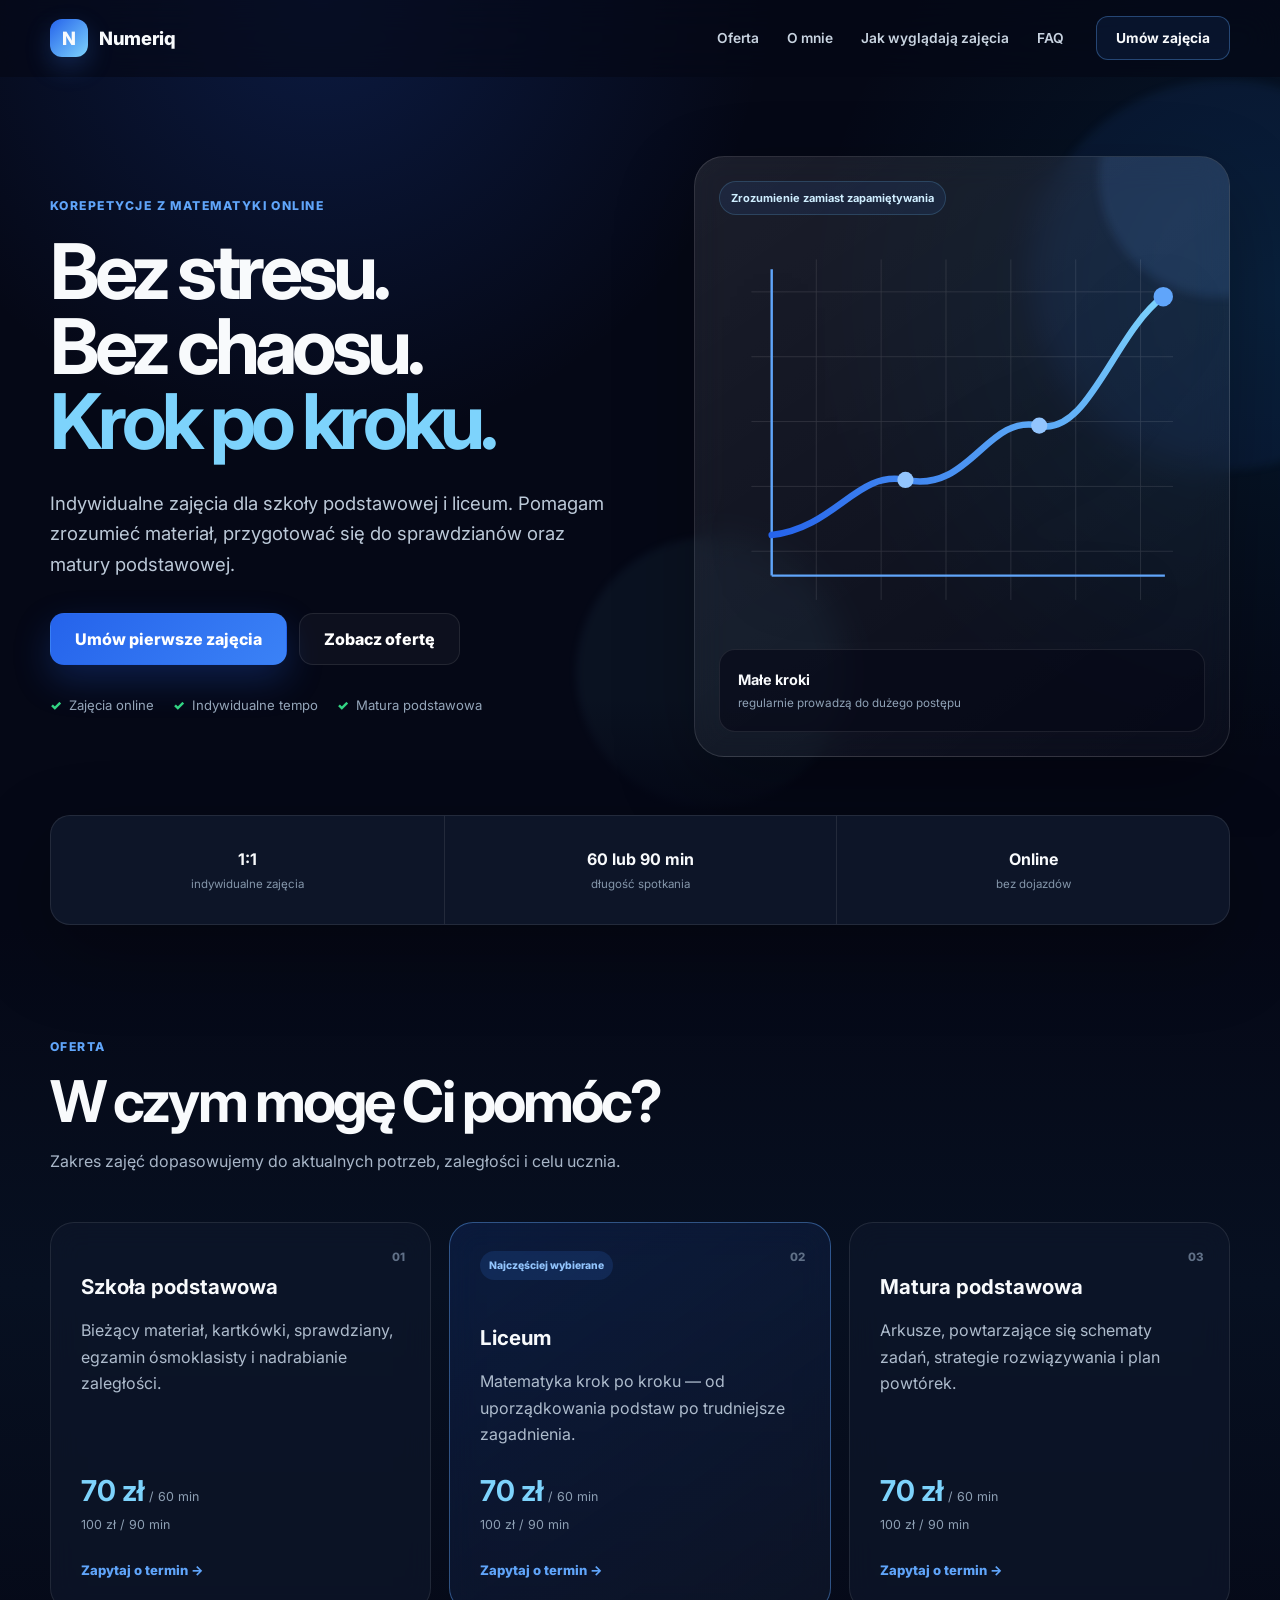
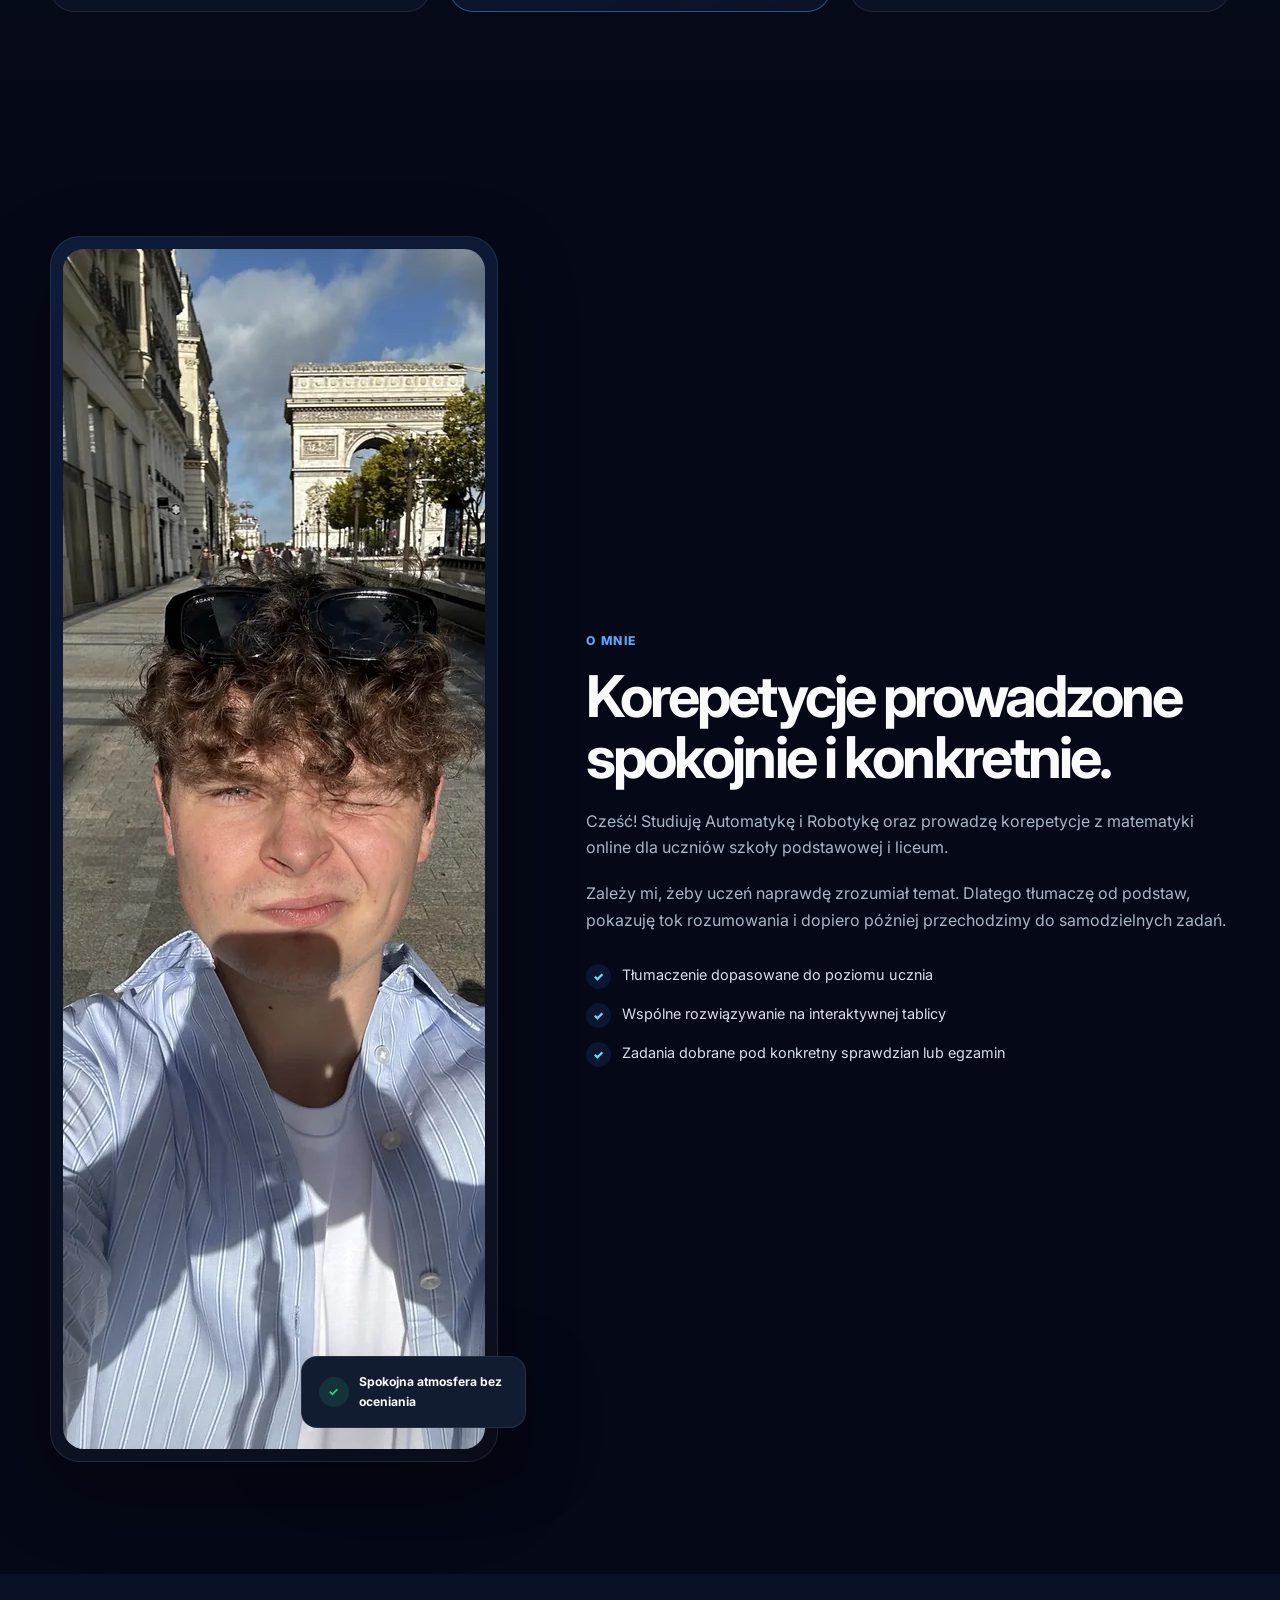
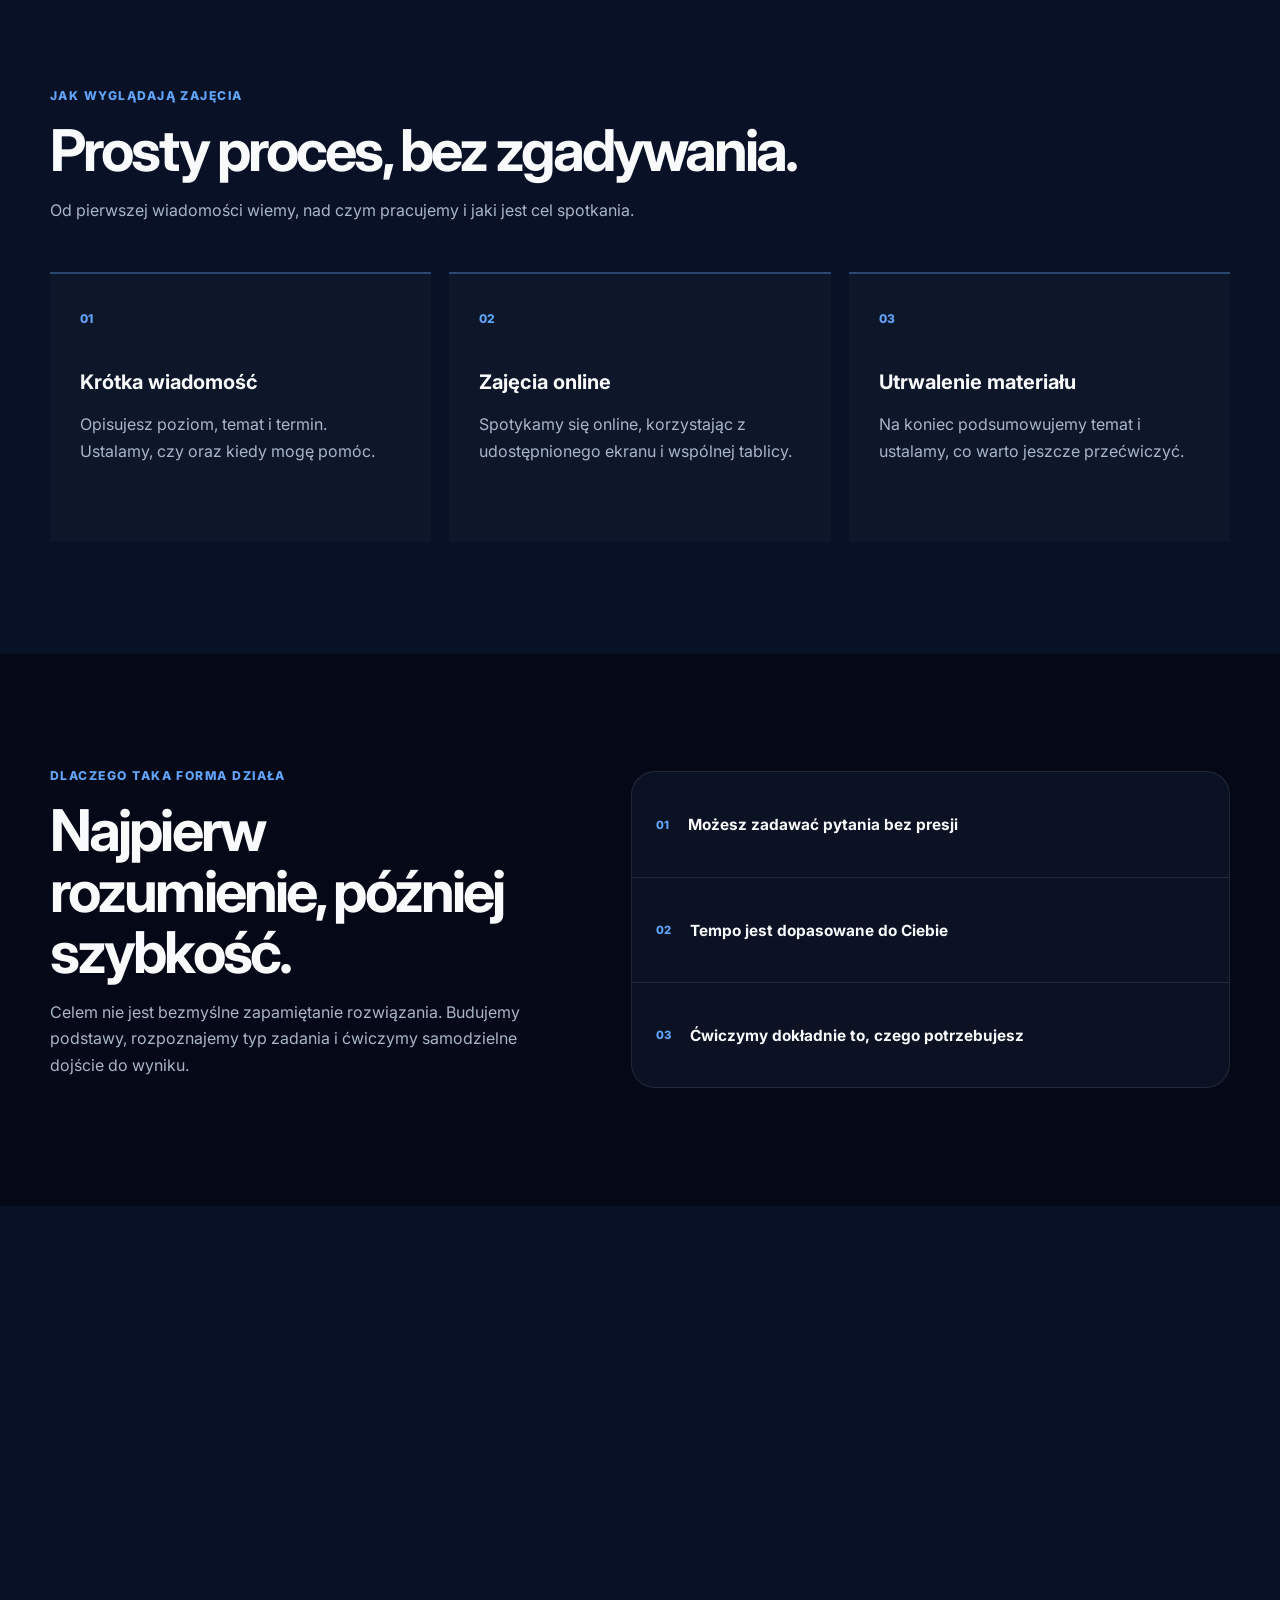
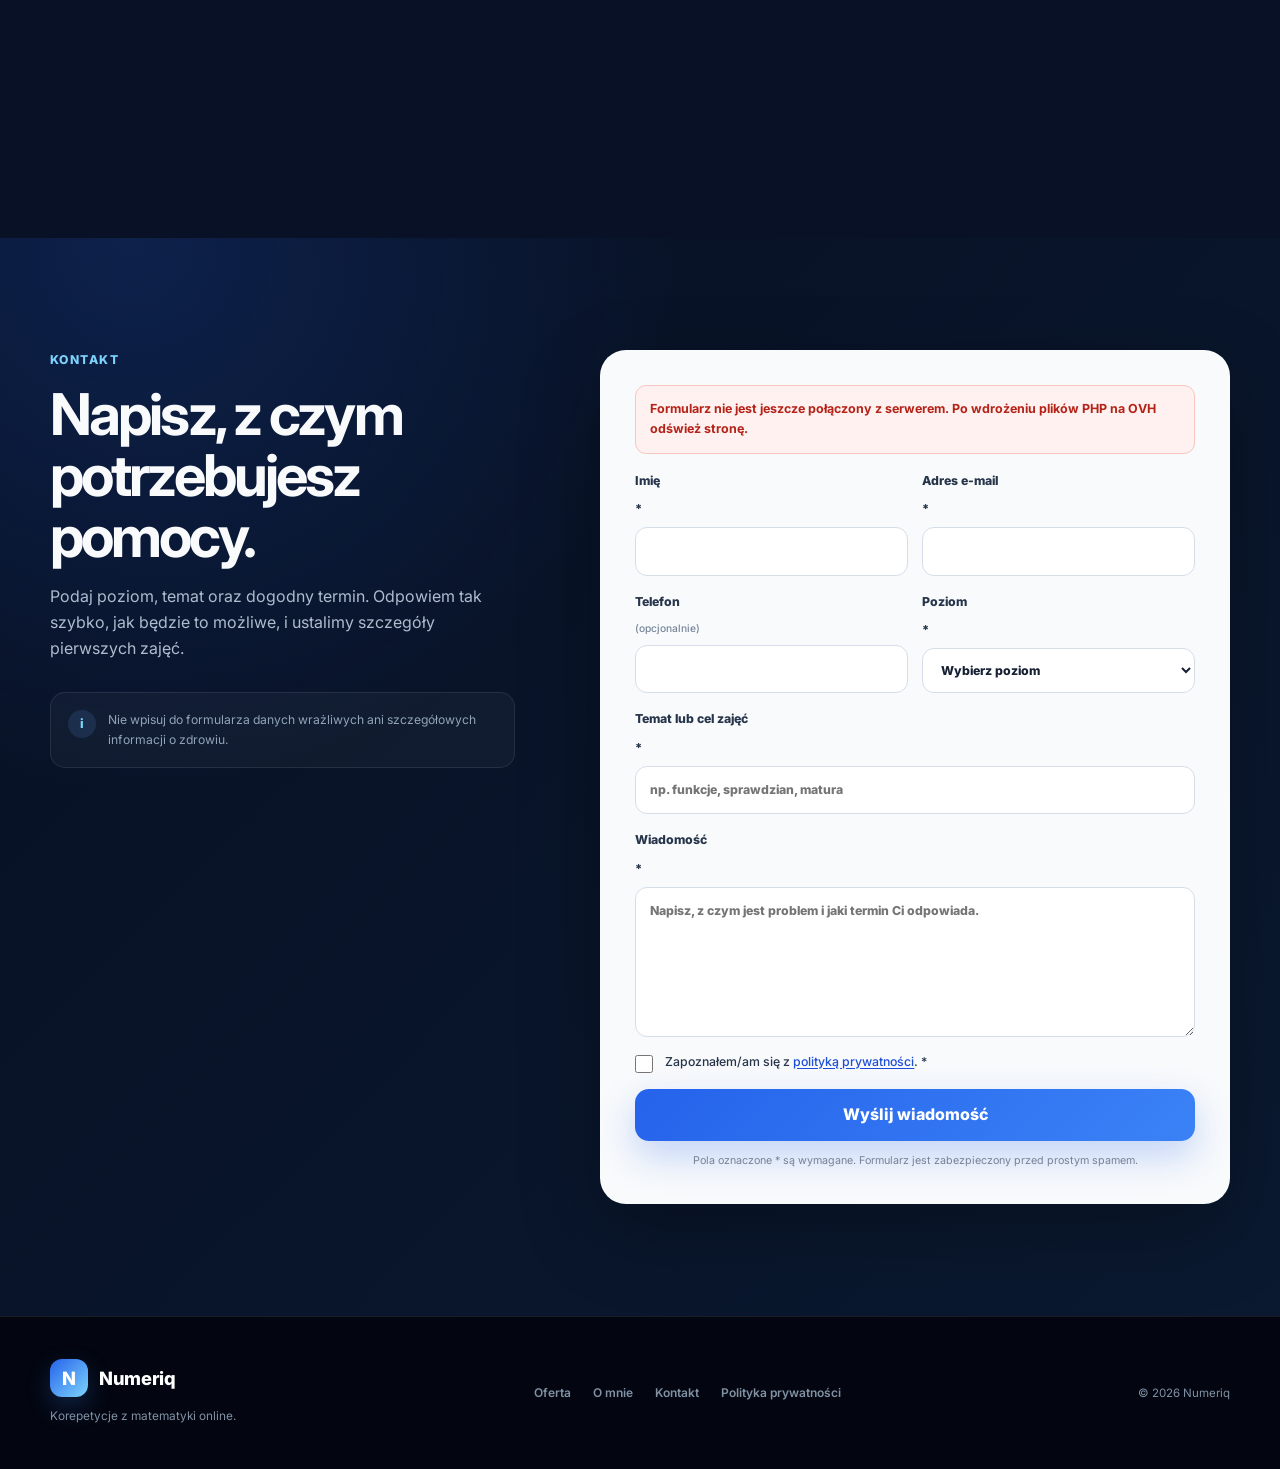
==== commit 685af6e3: "commit nowosci" ====
--- a/index.html
+++ b/index.html
@@ -1,437 +1,371 @@
-<!DOCTYPE html>
+<!doctype html>
 <html lang="pl">
 <head>
-    <link rel="icon" type="image/png" href="favicon.png">
-    <meta charset="UTF-8">
-    <meta name="viewport" content="width=device-width, initial-scale=1.0">
-
-    <title>Numeriq — Korepetycje z matematyki online</title>
-
+    <meta charset="utf-8">
+    <meta name="viewport" content="width=device-width, initial-scale=1">
+    <meta name="theme-color" content="#050816">
+    <meta name="description" content="Korepetycje z matematyki online dla szkoły podstawowej, liceum i matury podstawowej. Spokojne tłumaczenie krok po kroku.">
+    <meta name="robots" content="index, follow">
+
+    <title>Numeriq — korepetycje z matematyki online</title>
+    <link rel="canonical" href="https://numeriqmath.pl/">
+
+    <meta property="og:type" content="website">
+    <meta property="og:locale" content="pl_PL">
+    <meta property="og:site_name" content="Numeriq">
+    <meta property="og:title" content="Numeriq — korepetycje z matematyki online">
+    <meta property="og:description" content="Matematyka bez stresu i chaosu. Indywidualne zajęcia online dla szkoły podstawowej, liceum i matury podstawowej.">
+    <meta property="og:url" content="https://numeriqmath.pl/">
+    <meta property="og:image" content="https://numeriqmath.pl/og-image.png">
+    <meta property="og:image:width" content="1200">
+    <meta property="og:image:height" content="630">
+
+    <link rel="icon" href="favicon.svg" type="image/svg+xml">
+    <link rel="icon" href="favicon-32.png" sizes="32x32" type="image/png">
+    <link rel="apple-touch-icon" href="apple-touch-icon.png">
+
+    <link rel="preconnect" href="https://fonts.googleapis.com">
+    <link rel="preconnect" href="https://fonts.gstatic.com" crossorigin>
+    <link href="https://fonts.googleapis.com/css2?family=Inter:wght@400;500;600;700;800&display=swap" rel="stylesheet">
     <link rel="stylesheet" href="style.css">
 
-    <!-- Font -->
-    <link rel="preconnect" href="https://fonts.googleapis.com">
-    <link href="https://fonts.googleapis.com/css2?family=Inter:wght@300;400;500;600;700&display=swap" rel="stylesheet">
+    <script type="application/ld+json">
+    {
+      "@context": "https://schema.org",
+      "@type": "WebSite",
+      "name": "Numeriq",
+      "url": "https://numeriqmath.pl/",
+      "description": "Korepetycje z matematyki online dla szkoły podstawowej, liceum i matury podstawowej",
+      "inLanguage": "pl-PL"
+    }
+    </script>
 </head>
 <body>
-
-    <section class="hero">
-        
-    <nav class="navbar">
-        <div class="logo">Numeriq</div>
-
-        <a href="#kontakt" class="nav-button">
-            Kontakt
-        </a>
-    </nav>
-
-    <div class="hero-wrapper">
-
-        <div class="hero-content">
-
-            <p class="hero-tag">
-                Korepetycje z matematyki
-            </p>
-
-            <h1>
-                Bez stresu. <br>
-                Bez chaosu. <br>
-                Krok po kroku.
-            </h1>
-
-            <p class="hero-description">
-                Korepetycje online dla szkoły podstawowej i liceum.
-                Spokojne tłumaczenie, przygotowanie do sprawdzianów
-                i pomoc krok po kroku.
-            </p>
-            <div class="hero-buttons">
-
-                <a href="#kontakt" class="primary-button">
-                    Umów pierwsze zajęcia
-                </a>
-
-                <a href="#oferta" class="secondary-button">
-                    Zobacz ofertę
-                </a>
-
-            </div>
-
-            <div class="hero-info">
-
-                <span>✔ Online</span>
-
-                <span>✔ Spokojne tłumaczenie</span>
-
-                <span>✔ Matura podstawowa</span>
-
-            </div>
+    <a class="skip-link" href="#main">Przejdź do treści</a>
+
+    <header class="site-header" id="top">
+        <div class="container nav-wrap">
+            <a class="logo" href="#top" aria-label="Numeriq — strona główna">
+                <span class="logo-mark" aria-hidden="true">N</span>
+                <span>Numeriq</span>
+            </a>
+
+            <button class="menu-toggle" type="button" aria-expanded="false" aria-controls="main-nav" aria-label="Otwórz menu">
+                <span></span><span></span><span></span>
+            </button>
+
+            <nav class="main-nav" id="main-nav" aria-label="Główna nawigacja">
+                <a href="#oferta">Oferta</a>
+                <a href="#o-mnie">O mnie</a>
+                <a href="#zajecia">Jak wyglądają zajęcia</a>
+                <a href="#faq">FAQ</a>
+            </nav>
+
+            <a href="#kontakt" class="nav-button">Umów zajęcia</a>
         </div>
-
-        <div class="hero-image">
-
-            <svg class="math-illustration"
-     viewBox="0 0 600 600"
-     fill="none"
-     xmlns="http://www.w3.org/2000/svg">
-
-    <!-- GRID -->
-
-    <g opacity="0.15">
-
-        <line x1="0" y1="100" x2="600" y2="100"/>
-        <line x1="0" y1="200" x2="600" y2="200"/>
-        <line x1="0" y1="300" x2="600" y2="300"/>
-        <line x1="0" y1="400" x2="600" y2="400"/>
-        <line x1="0" y1="500" x2="600" y2="500"/>
-
-        <line x1="100" y1="0" x2="100" y2="600"/>
-        <line x1="200" y1="0" x2="200" y2="600"/>
-        <line x1="300" y1="0" x2="300" y2="600"/>
-        <line x1="400" y1="0" x2="400" y2="600"/>
-        <line x1="500" y1="0" x2="500" y2="600"/>
-
-    </g>
-
-    <!-- AXES -->
-
-    <line x1="80" y1="520" x2="520" y2="520"
-          stroke="#60A5FA"
-          stroke-width="3"/>
-
-    <line x1="80" y1="520" x2="80" y2="80"
-          stroke="#60A5FA"
-          stroke-width="3"/>
-
-    <!-- CURVE -->
-
-    <path d="M80 450
-             C180 430,
-             220 320,
-             300 350
-
-             C380 380,
-             420 180,
-             520 120"
-
-          stroke="#3B82F6"
-          stroke-width="6"
-          stroke-linecap="round"
-          filter="url(#glow)"/>
-
-    <!-- POINTS -->
-
-    <circle cx="300" cy="350" r="10" fill="#60A5FA"/>
-    <circle cx="520" cy="120" r="10" fill="#60A5FA"/>
-
-    <!-- LABELS -->
-
-    <text x="530" y="535"
-          fill="#94A3B8"
-          font-size="20">
-        x
-    </text>
-
-    <text x="60" y="70"
-          fill="#94A3B8"
-          font-size="20">
-        y
-    </text>
-
-    <!-- GLOW -->
-
-    <defs>
-
-        <filter id="glow">
-
-            <feGaussianBlur stdDeviation="4"
-                            result="coloredBlur"/>
-
-            <feMerge>
-
-                <feMergeNode in="coloredBlur"/>
-                <feMergeNode in="SourceGraphic"/>
-
-            </feMerge>
-
-        </filter>
-
-    </defs>
-
-</svg>
-
+    </header>
+
+    <main id="main">
+        <section class="hero">
+            <div class="hero-orb hero-orb-one" aria-hidden="true"></div>
+            <div class="hero-orb hero-orb-two" aria-hidden="true"></div>
+
+            <div class="container hero-wrapper">
+                <div class="hero-content reveal">
+                    <p class="eyebrow">Korepetycje z matematyki online</p>
+                    <h1>Bez stresu.<br>Bez chaosu.<br><span>Krok po kroku.</span></h1>
+                    <p class="hero-description">
+                        Indywidualne zajęcia dla szkoły podstawowej i liceum. Pomagam zrozumieć materiał,
+                        przygotować się do sprawdzianów oraz matury podstawowej.
+                    </p>
+
+                    <div class="hero-buttons">
+                        <a href="#kontakt" class="button button-primary">Umów pierwsze zajęcia</a>
+                        <a href="#oferta" class="button button-secondary">Zobacz ofertę</a>
+                    </div>
+
+                    <ul class="hero-info" aria-label="Najważniejsze informacje">
+                        <li><span>✓</span> Zajęcia online</li>
+                        <li><span>✓</span> Indywidualne tempo</li>
+                        <li><span>✓</span> Matura podstawowa</li>
+                    </ul>
+                </div>
+
+                <div class="hero-visual reveal" aria-label="Ilustracja wykresu funkcji">
+                    <div class="visual-card">
+                        <div class="visual-label">Zrozumienie zamiast zapamiętywania</div>
+                        <svg class="math-illustration" viewBox="0 0 600 520" fill="none" xmlns="http://www.w3.org/2000/svg" role="img" aria-labelledby="chart-title chart-desc">
+                            <title id="chart-title">Rosnący wykres funkcji</title>
+                            <desc id="chart-desc">Dekoracyjna ilustracja symbolizująca postępy w nauce matematyki.</desc>
+                            <g opacity="0.12" stroke="#fff">
+                                <path d="M40 80H560M40 160H560M40 240H560M40 320H560M40 400H560"/>
+                                <path d="M120 40V460M200 40V460M280 40V460M360 40V460M440 40V460M520 40V460"/>
+                            </g>
+                            <path d="M65 430H550" stroke="#60A5FA" stroke-width="3"/>
+                            <path d="M65 430V52" stroke="#60A5FA" stroke-width="3"/>
+                            <path d="M65 380C145 370 170 300 230 312C310 329 330 230 395 245C455 259 488 130 548 86" stroke="url(#curve)" stroke-width="8" stroke-linecap="round"/>
+                            <circle cx="230" cy="312" r="10" fill="#93C5FD"/>
+                            <circle cx="395" cy="245" r="10" fill="#93C5FD"/>
+                            <circle cx="548" cy="86" r="12" fill="#60A5FA"/>
+                            <defs><linearGradient id="curve" x1="65" y1="380" x2="548" y2="86" gradientUnits="userSpaceOnUse"><stop stop-color="#2563EB"/><stop offset="1" stop-color="#7DD3FC"/></linearGradient></defs>
+                        </svg>
+                        <div class="visual-stat">
+                            <strong>Małe kroki</strong>
+                            <span>regularnie prowadzą do dużego postępu</span>
+                        </div>
+                    </div>
+                </div>
+            </div>
+        </section>
+
+        <section class="trust-strip" aria-label="Informacje o zajęciach">
+            <div class="container trust-grid">
+                <div><strong>1:1</strong><span>indywidualne zajęcia</span></div>
+                <div><strong>60 lub 90 min</strong><span>długość spotkania</span></div>
+                <div><strong>Online</strong><span>bez dojazdów</span></div>
+            </div>
+        </section>
+
+        <section class="section offer" id="oferta">
+            <div class="container">
+                <div class="section-header reveal">
+                    <p class="eyebrow">Oferta</p>
+                    <h2>W czym mogę Ci pomóc?</h2>
+                    <p>Zakres zajęć dopasowujemy do aktualnych potrzeb, zaległości i celu ucznia.</p>
+                </div>
+
+                <div class="offer-grid">
+                    <article class="offer-card reveal">
+                        <span class="card-number">01</span>
+                        <h3>Szkoła podstawowa</h3>
+                        <p>Bieżący materiał, kartkówki, sprawdziany, egzamin ósmoklasisty i nadrabianie zaległości.</p>
+                        <div class="price"><strong>70 zł</strong><span>/ 60 min</span></div>
+                        <div class="price-secondary">100 zł / 90 min</div>
+                        <a href="#kontakt">Zapytaj o termin →</a>
+                    </article>
+
+                    <article class="offer-card featured reveal">
+                        <span class="card-badge">Najczęściej wybierane</span>
+                        <span class="card-number">02</span>
+                        <h3>Liceum</h3>
+                        <p>Matematyka krok po kroku — od uporządkowania podstaw po trudniejsze zagadnienia.</p>
+                        <div class="price"><strong>70 zł</strong><span>/ 60 min</span></div>
+                        <div class="price-secondary">100 zł / 90 min</div>
+                        <a href="#kontakt">Zapytaj o termin →</a>
+                    </article>
+
+                    <article class="offer-card reveal">
+                        <span class="card-number">03</span>
+                        <h3>Matura podstawowa</h3>
+                        <p>Arkusze, powtarzające się schematy zadań, strategie rozwiązywania i plan powtórek.</p>
+                        <div class="price"><strong>70 zł</strong><span>/ 60 min</span></div>
+                        <div class="price-secondary">100 zł / 90 min</div>
+                        <a href="#kontakt">Zapytaj o termin →</a>
+                    </article>
+                </div>
+            </div>
+        </section>
+
+        <section class="section about" id="o-mnie">
+            <div class="container about-grid">
+                <div class="about-photo reveal">
+                    <div class="photo-frame">
+                        <picture>
+                            <source srcset="image.webp" type="image/webp">
+                            <img src="image.jpg" alt="Korepetytor Numeriq" width="900" height="1200" loading="lazy">
+                        </picture>
+                    </div>
+                    <div class="photo-note"><span>✓</span> Spokojna atmosfera bez oceniania</div>
+                </div>
+
+                <div class="about-copy reveal">
+                    <p class="eyebrow">O mnie</p>
+                    <h2>Korepetycje prowadzone spokojnie i konkretnie.</h2>
+                    <p>
+                        Cześć! Studiuję Automatykę i Robotykę oraz prowadzę korepetycje z matematyki online
+                        dla uczniów szkoły podstawowej i liceum.
+                    </p>
+                    <p>
+                        Zależy mi, żeby uczeń naprawdę zrozumiał temat. Dlatego tłumaczę od podstaw,
+                        pokazuję tok rozumowania i dopiero później przechodzimy do samodzielnych zadań.
+                    </p>
+                    <ul class="check-list">
+                        <li><span>✓</span> Tłumaczenie dopasowane do poziomu ucznia</li>
+                        <li><span>✓</span> Wspólne rozwiązywanie na interaktywnej tablicy</li>
+                        <li><span>✓</span> Zadania dobrane pod konkretny sprawdzian lub egzamin</li>
+                    </ul>
+                </div>
+            </div>
+        </section>
+
+        <section class="section process" id="zajecia">
+            <div class="container">
+                <div class="section-header reveal">
+                    <p class="eyebrow">Jak wyglądają zajęcia</p>
+                    <h2>Prosty proces, bez zgadywania.</h2>
+                    <p>Od pierwszej wiadomości wiemy, nad czym pracujemy i jaki jest cel spotkania.</p>
+                </div>
+
+                <div class="process-grid">
+                    <article class="process-card reveal">
+                        <span class="step">01</span>
+                        <h3>Krótka wiadomość</h3>
+                        <p>Opisujesz poziom, temat i termin. Ustalamy, czy oraz kiedy mogę pomóc.</p>
+                    </article>
+                    <article class="process-card reveal">
+                        <span class="step">02</span>
+                        <h3>Zajęcia online</h3>
+                        <p>Spotykamy się online, korzystając z udostępnionego ekranu i wspólnej tablicy.</p>
+                    </article>
+                    <article class="process-card reveal">
+                        <span class="step">03</span>
+                        <h3>Utrwalenie materiału</h3>
+                        <p>Na koniec podsumowujemy temat i ustalamy, co warto jeszcze przećwiczyć.</p>
+                    </article>
+                </div>
+            </div>
+        </section>
+
+        <section class="section benefits">
+            <div class="container benefits-grid">
+                <div class="benefits-copy reveal">
+                    <p class="eyebrow">Dlaczego taka forma działa</p>
+                    <h2>Najpierw rozumienie, później szybkość.</h2>
+                    <p>
+                        Celem nie jest bezmyślne zapamiętanie rozwiązania. Budujemy podstawy,
+                        rozpoznajemy typ zadania i ćwiczymy samodzielne dojście do wyniku.
+                    </p>
+                </div>
+                <div class="benefit-list reveal">
+                    <div><span>01</span><strong>Możesz zadawać pytania bez presji</strong></div>
+                    <div><span>02</span><strong>Tempo jest dopasowane do Ciebie</strong></div>
+                    <div><span>03</span><strong>Ćwiczymy dokładnie to, czego potrzebujesz</strong></div>
+                </div>
+            </div>
+        </section>
+
+        <section class="section faq" id="faq">
+            <div class="container faq-grid">
+                <div class="faq-heading reveal">
+                    <p class="eyebrow">FAQ</p>
+                    <h2>Najczęstsze pytania</h2>
+                    <p>Nie widzisz odpowiedzi? Napisz przez formularz — opisz krótko swoją sytuację.</p>
+                </div>
+                <div class="accordion reveal">
+                    <details open>
+                        <summary>Gdzie odbywają się zajęcia?</summary>
+                        <p>Zajęcia odbywają się online. Potrzebujesz komputera lub tabletu, internetu oraz możliwości rozmowy głosowej.</p>
+                    </details>
+                    <details>
+                        <summary>Czy przygotowujesz do matury rozszerzonej?</summary>
+                        <p>Aktualna oferta obejmuje maturę podstawową. W formularzu możesz opisać temat, a odpowiem, czy mogę pomóc.</p>
+                    </details>
+                    <details>
+                        <summary>Jak wygląda płatność?</summary>
+                        <p>Szczegóły płatności i termin ustalamy przed pierwszym spotkaniem.</p>
+                    </details>
+                    <details>
+                        <summary>Czy można umówić pojedyncze zajęcia?</summary>
+                        <p>Tak. Możemy zacząć od jednego spotkania i później zdecydować, czy potrzebne są kolejne.</p>
+                    </details>
+                </div>
+            </div>
+        </section>
+
+        <section class="section contact" id="kontakt">
+            <div class="container contact-grid">
+                <div class="contact-copy reveal">
+                    <p class="eyebrow light">Kontakt</p>
+                    <h2>Napisz, z czym potrzebujesz pomocy.</h2>
+                    <p>
+                        Podaj poziom, temat oraz dogodny termin. Odpowiem tak szybko, jak będzie to możliwe,
+                        i ustalimy szczegóły pierwszych zajęć.
+                    </p>
+                    <div class="contact-tip">
+                        <span>i</span>
+                        <p>Nie wpisuj do formularza danych wrażliwych ani szczegółowych informacji o zdrowiu.</p>
+                    </div>
+                </div>
+
+                <form class="contact-form reveal" id="contact-form" action="contact.php" method="post" novalidate>
+                    <div class="form-status" id="form-status" role="status" aria-live="polite"></div>
+
+                    <input type="hidden" name="csrf_token" id="csrf-token" value="">
+                    <input type="hidden" name="started_at" id="started-at" value="">
+
+                    <div class="honeypot" aria-hidden="true">
+                        <label>Firma <input type="text" name="company" tabindex="-1" autocomplete="off"></label>
+                    </div>
+
+                    <div class="form-row">
+                        <label>
+                            Imię <span aria-hidden="true">*</span>
+                            <input type="text" name="name" autocomplete="name" maxlength="80" required>
+                        </label>
+                        <label>
+                            Adres e-mail <span aria-hidden="true">*</span>
+                            <input type="email" name="email" autocomplete="email" maxlength="160" required>
+                        </label>
+                    </div>
+
+                    <div class="form-row">
+                        <label>
+                            Telefon <small>(opcjonalnie)</small>
+                            <input type="tel" name="phone" autocomplete="tel" maxlength="30" inputmode="tel">
+                        </label>
+                        <label>
+                            Poziom <span aria-hidden="true">*</span>
+                            <select name="level" required>
+                                <option value="">Wybierz poziom</option>
+                                <option value="Szkoła podstawowa">Szkoła podstawowa</option>
+                                <option value="Liceum / technikum">Liceum / technikum</option>
+                                <option value="Matura podstawowa">Matura podstawowa</option>
+                                <option value="Inny">Inny</option>
+                            </select>
+                        </label>
+                    </div>
+
+                    <label>
+                        Temat lub cel zajęć <span aria-hidden="true">*</span>
+                        <input type="text" name="topic" maxlength="160" placeholder="np. funkcje, sprawdzian, matura" required>
+                    </label>
+
+                    <label>
+                        Wiadomość <span aria-hidden="true">*</span>
+                        <textarea name="message" rows="6" minlength="10" maxlength="3000" placeholder="Napisz, z czym jest problem i jaki termin Ci odpowiada." required></textarea>
+                    </label>
+
+                    <label class="consent-row">
+                        <input type="checkbox" name="privacy_ack" value="1" required>
+                        <span>Zapoznałem/am się z <a href="polityka-prywatnosci.php" target="_blank" rel="noopener">polityką prywatności</a>. <span aria-hidden="true">*</span></span>
+                    </label>
+
+                    <button class="button button-primary submit-button" type="submit">
+                        <span class="button-text">Wyślij wiadomość</span>
+                        <span class="button-loader" aria-hidden="true"></span>
+                    </button>
+                    <p class="form-footnote">Pola oznaczone * są wymagane. Formularz jest zabezpieczony przed prostym spamem.</p>
+                </form>
+            </div>
+        </section>
+    </main>
+
+    <footer class="footer">
+        <div class="container footer-grid">
+            <div>
+                <a class="logo footer-logo" href="#top"><span class="logo-mark" aria-hidden="true">N</span><span>Numeriq</span></a>
+                <p>Korepetycje z matematyki online.</p>
+            </div>
+            <nav aria-label="Linki w stopce">
+                <a href="#oferta">Oferta</a>
+                <a href="#o-mnie">O mnie</a>
+                <a href="#kontakt">Kontakt</a>
+                <a href="polityka-prywatnosci.php">Polityka prywatności</a>
+            </nav>
+            <p class="copyright">© <span id="year">2026</span> Numeriq</p>
         </div>
-
-    </div>
-
-</section>
-    <section class="offer" id="oferta">
-
-        <div class="section-header">
-
-            <p class="section-tag">
-                Oferta
-            </p>
-
-            <h2>
-                W czym pomagam
-            </h2>
-
-        </div>
-
-        <div class="offer-grid">
-
-            <div class="offer-card">
-                <h3>Szkoła podstawowa</h3>
-
-                <p>
-                    Pomoc z bieżącym materiałem, kartkówkami,
-                    sprawdzianami i nadrabianiem zaległości.
-                </p>
-                <div class="offer-price">
-                    70 zł / 60 min
-                </div>
-
-                <div class="offer-price-secondary">
-                    100 zł / 90 min
-                </div>
-            </div>
-
-            <div class="offer-card">
-                <h3>Liceum</h3>
-
-                <p>
-                    Matematyka krok po kroku — od podstaw
-                    po trudniejsze zagadnienia.
-                </p>
-                 <div class="offer-price">
-                    70 zł / 60 min
-                </div>
-
-                <div class="offer-price-secondary">
-                    100 zł / 90 min
-                </div>
-            </div>
-
-            <div class="offer-card">
-                <h3>Matura podstawowa</h3>
-
-                <p>
-                    Przygotowanie do matury, arkusze,
-                    schematy zadań i strategie rozwiązywania.
-                </p>
-                 <div class="offer-price">
-                    70 zł / 60 min
-                </div>
-
-                <div class="offer-price-secondary">
-                    100 zł / 90 min
-                </div>
-            </div>
-
-        </div>
-
-    </section>
-<section class="about">
-
-    <div class="section-header">
-
-        <p class="section-tag">
-            O mnie
-        </p>
-
-        <h2>
-            Korepetycje prowadzone spokojnie i konkretnie
-        </h2>
-
-    </div>
-
-    <div class="about-box">
-
-        <div class="about-text">
-
-            <p>
-                Cześć, jestem studentem Automatyki i Robotyki
-                i prowadzę korepetycje z matematyki online
-                dla szkoły podstawowej oraz liceum.
-            </p>
-
-            <p>
-                Na zajęciach skupiam się przede wszystkim
-                na zrozumieniu materiału krok po kroku —
-                bez stresu, chaosu i uczenia się na pamięć.
-            </p>
-
-            <p>
-                Pomagam w przygotowaniu do sprawdzianów,
-                kartkówek oraz matury podstawowej.
-            </p>
-
-        </div>
-
-        <img src="image.jpg"
-            alt="Zdjęcie korepetytora"
-            class="about-image">
-
-    </div>
-
-
-</section>
-    <section class="process">
-
-        <div class="section-header">
-
-            <p class="section-tag">
-                Jak wyglądają zajęcia
-            </p>
-
-            <h2>
-                Prosto i skutecznie
-            </h2>
-
-        </div>
-
-        <div class="process-grid">
-
-            <div class="process-card">
-                <span>01</span>
-
-                <h3>Spokojne tłumaczenie</h3>
-
-                <p>
-                    Tłumaczę krok po kroku bez presji
-                    i przeskakiwania między tematami.
-                </p>
-            </div>
-
-            <div class="process-card">
-                <span>02</span>
-
-                <h3>Wspólne rozwiązywanie</h3>
-
-                <p>
-                    Nie tylko pokazuję rozwiązania —
-                    uczymy się myślenia i schematów.
-                </p>
-            </div>
-
-            <div class="process-card">
-                <span>03</span>
-
-                <h3>Przygotowanie do sprawdzianów</h3>
-
-                <p>
-                    Skupiamy się na zadaniach,
-                    które realnie pojawiają się w szkole.
-                </p>
-            </div>
-
-        </div>
-
-    </section>
-    <section class="reviews">
-
-        <div class="section-header">
-
-            <p class="section-tag">
-                Opinie
-            </p>
-
-            <h2>
-                Co mówią uczniowie
-            </h2>
-
-        </div>
-
-        <div class="reviews-grid">
-
-            <div class="review-card">
-
-                <p class="review-text">
-                    „W końcu zacząłem rozumieć matematykę,
-                    a nie tylko uczyć się schematów.”
-                </p>
-
-                <div class="review-author">
-                    — Kuba, liceum
-                </div>
-
-            </div>
-
-            <div class="review-card">
-
-                <p class="review-text">
-                    „Bardzo spokojne tłumaczenie i dużo cierpliwości.
-                    Przed sprawdzianem wszystko było jasne.”
-                </p>
-
-                <div class="review-author">
-                    — Maja, 8 klasa
-                </div>
-
-            </div>
-
-            <div class="review-card">
-
-                <p class="review-text">
-                    „Świetna atmosfera na zajęciach
-                    i konkretne przygotowanie do matury.”
-                </p>
-
-                <div class="review-author">
-                    — maturzysta
-                </div>
-
-            </div>
-
-        </div>
-
-    </section>
-    <section class="contact" id="kontakt">
-
-        <div class="contact-content">
-
-            <p class="section-tag">
-                Kontakt
-            </p>
-
-            <h2>
-                Chcesz umówić zajęcia?
-            </h2>
-
-            <p class="contact-description">
-                Napisz wiadomość i ustalimy dogodny termin
-                oraz zakres materiału.
-            </p>
-
-           <div class="contact-buttons">
-
-                <a href="https://m.me/TWOJPROFIL"
-                target="_blank"
-                class="primary-button">
-
-                    Napisz na Facebooku
-
-                </a>
-
-            </div>
-
-            <p class="contact-note">
-                Pierwsza wiadomość nic nie kosztuje —
-                możesz po prostu zapytać o terminy lub materiał.
-            </p>
-
-        </div>
-
-    </section>
-    <footer class="footer">
-
-    <p>
-    © 2026 Numeriq — Korepetycje z matematyki online
-    </p>
-
-    <p class="footer-subtext">
-        Zajęcia online • Indywidualne podejście
-    </p>
-</footer>
+    </footer>
+
+    <script src="script.js" defer></script>
 </body>
-</html>+</html>
--- a/style.css
+++ b/style.css
@@ -1,572 +1,248 @@
-
-* {
+:root {
+    --bg: #050816;
+    --bg-soft: #091126;
+    --card: rgba(15, 23, 42, 0.72);
+    --card-solid: #0f172a;
+    --line: rgba(255, 255, 255, 0.09);
+    --line-blue: rgba(96, 165, 250, 0.35);
+    --text: #f8fafc;
+    --muted: #a8b6c8;
+    --blue: #3b82f6;
+    --blue-light: #7dd3fc;
+    --blue-dark: #2563eb;
+    --success: #32d583;
+    --error: #f97066;
+    --radius: 24px;
+    --shadow: 0 28px 80px rgba(0, 0, 0, 0.28);
+    --container: 1180px;
+}
+
+* { box-sizing: border-box; }
+html { scroll-behavior: smooth; }
+body {
     margin: 0;
-    padding: 0;
-    box-sizing: border-box;
-}
-
-html {
-    scroll-behavior: smooth;
-}
-
-body {
-    font-family: 'Inter', sans-serif;
-    background: #050816;
-    color: white;
-}
-
-/* HERO */
-
-.hero {
-    min-height: 100vh;
-    padding: 2rem 8%;
-    background:
-        radial-gradient(circle at top, rgba(59,130,246,0.18), transparent 35%),
-        radial-gradient(circle at right, rgba(37,99,235,0.08), transparent 30%),
-        #050816;
-}
-
-/* NAVBAR */
-
-.navbar {
-    display: flex;
-    justify-content: space-between;
-    align-items: center;
-}
-
-.logo {
-    font-size: 1.4rem;
-    font-weight: 700;
-    color: white;
-    letter-spacing: 0.5px;
-}
-
-.nav-button {
-    text-decoration: none;
-    color: white;
-    padding: 0.8rem 1.4rem;
-    border: 1px solid rgba(255,255,255,0.1);
-    border-radius: 12px;
-    transition: 0.3s;
-    backdrop-filter: blur(10px);
-}
-
-.nav-button:hover {
-    background: rgba(255,255,255,0.08);
-}
-
-/* HERO WRAPPER */
-
-.hero-wrapper {
-    display: flex;
-    align-items: center;
-    justify-content: space-between;
-    gap: 4rem;
-}
-
-/* HERO CONTENT */
-
-.hero-content {
-    max-width: 700px;
-    margin-top: 10rem;
-    flex: 1;
-}
-
-.hero-tag {
-    color: #60a5fa;
-    margin-bottom: 1rem;
-    font-weight: 500;
-    letter-spacing: 0.5px;
-}
-
-.hero-content h1 {
-    font-size: 4.5rem;
-    line-height: 1.05;
-    margin-bottom: 2rem;
-}
-
-.hero-description {
-    font-size: 1.2rem;
-    line-height: 1.8;
-    color: #cbd5e1;
-    margin-bottom: 3rem;
-}
-
-/* HERO IMAGE */
-
-.hero-image {
-    flex: 1;
-
-    display: flex;
-    justify-content: center;
-    align-items: center;
-
-    padding-top: 4rem;
-}
-
-.math-illustration {
-    width: 100%;
-    max-width: 520px;
-
-    stroke: rgba(255,255,255,0.12);
-
-    animation: float 6s ease-in-out infinite;
-
-    transform: translateY(40px);
-}
-
-/* FLOAT */
-
-@keyframes float {
-
-    0% {
-        transform: translateY(40px);
-    }
-
-    50% {
-        transform: translateY(25px);
-    }
-
-    100% {
-        transform: translateY(40px);
-    }
-
-}
-
-/* BUTTONS */
-
-.hero-buttons {
-    display: flex;
-    gap: 1rem;
-
-    flex-wrap: wrap;
-
-    align-items: center;
-}
-
-.primary-button {
-    background: linear-gradient(135deg, #2563eb, #3b82f6);
-    color: white;
-    text-decoration: none;
-
-    padding: 1rem 1.8rem;
-
-    border-radius: 14px;
-
-    font-weight: 600;
-
-    transition: 0.3s;
-
-    display: inline-flex;
-
-    align-items: center;
-
-    justify-content: center;
-
-    min-width: 220px;
-
-    text-align: center;
-}
-
-.primary-button:hover {
-    transform: translateY(-3px);
-
-    box-shadow: 0 0 25px rgba(59,130,246,0.35);
-}
-
-.secondary-button {
-    border: 1px solid rgba(255,255,255,0.1);
-
-    color: white;
-
-    text-decoration: none;
-
-    padding: 1rem 1.8rem;
-
-    border-radius: 14px;
-
-    transition: 0.3s;
-
-    backdrop-filter: blur(10px);
-
-    display: inline-flex;
-
-    align-items: center;
-
-    justify-content: center;
-
-    min-width: 220px;
-
-    text-align: center;
-}
-
-.secondary-button:hover {
-    background: rgba(255,255,255,0.06);
-}
-
-/* HERO INFO */
-
-.hero-info {
-    display: flex;
-
-    gap: 1.2rem;
-
-    margin-top: 1.8rem;
-
-    flex-wrap: wrap;
-}
-
-.hero-info span {
-    color: #94a3b8;
-
-    font-size: 0.92rem;
-}
-
-/* OFFER */
-
-.offer {
-    padding: 8rem 8%;
-}
-
-.section-header {
-    margin-bottom: 4rem;
-}
-
-.section-tag {
-    color: #60a5fa;
-    font-weight: 500;
-    margin-bottom: 1rem;
-    letter-spacing: 0.5px;
-}
-
-.section-header h2 {
-    font-size: 3rem;
-}
-
-.offer-grid {
-    display: grid;
-    grid-template-columns: repeat(3, 1fr);
-    gap: 2rem;
-}
-
-.offer-card {
-    background: rgba(15,23,42,0.65);
-    border: 1px solid rgba(255,255,255,0.06);
-    border-radius: 24px;
-    padding: 2rem;
-    transition: 0.3s;
-    backdrop-filter: blur(12px);
-}
-
-.offer-card:hover {
-    transform: translateY(-5px);
-
-    border-color: rgba(96,165,250,0.4);
-
-    box-shadow: 0 0 30px rgba(59,130,246,0.08);
-}
-
-.offer-card h3 {
-    margin-bottom: 1rem;
-    font-size: 1.3rem;
-}
-
-.offer-card p {
-    color: #cbd5e1;
-    line-height: 1.7;
-}
-
-.offer-price {
-    margin-top: 1.5rem;
-
-    color: #60a5fa;
-
-    font-weight: 600;
-
-    font-size: 1.05rem;
-}
-
-.offer-price-secondary {
-    margin-top: 0.5rem;
-
-    color: #94a3b8;
-
-    font-size: 0.95rem;
-}
-
-/* ABOUT */
-
-.about {
-    padding: 8rem 8%;
-}
-
-.about-box {
-    max-width: 900px;
-
-    margin: 0 auto;
-
-    background: rgba(15,23,42,0.65);
-
-    border: 1px solid rgba(255,255,255,0.06);
-
-    border-radius: 28px;
-
-    padding: 3rem;
-
-    backdrop-filter: blur(12px);
-
-    display: flex;
-
-    align-items: center;
-
-    justify-content: space-between;
-
-    gap: 3rem;
-}
-
-.about-text {
-    flex: 1;
-}
-
-.about-box p {
-    color: #cbd5e1;
-
-    line-height: 1.9;
-
-    font-size: 1.08rem;
-
-    margin-bottom: 1.5rem;
-}
-
-.about-box p:last-child {
-    margin-bottom: 0;
-}
-
-.about-image {
-    width: 180px;
-
-    height: 180px;
-
-    object-fit: cover;
-
-    border-radius: 24px;
-
-    opacity: 0.92;
-}
-
-/* PROCESS */
-
-.process {
-    padding: 8rem 8%;
-}
-
-.process-grid {
-    display: grid;
-    grid-template-columns: repeat(3, 1fr);
-    gap: 2rem;
-}
-
-.process-card {
-    padding: 2rem;
-    border-top: 1px solid rgba(255,255,255,0.08);
-}
-
-.process-card span {
-    color: #60a5fa;
-    font-size: 0.9rem;
-    font-weight: 600;
-}
-
-.process-card h3 {
-    margin-top: 1rem;
-    margin-bottom: 1rem;
-    font-size: 1.4rem;
-}
-
-.process-card p {
-    color: #cbd5e1;
-    line-height: 1.8;
-}
-
-/* REVIEWS */
-
-.reviews {
-    padding: 8rem 8%;
-}
-
-.reviews-grid {
-    display: grid;
-    grid-template-columns: repeat(3, 1fr);
-    gap: 2rem;
-}
-
-.review-card {
-    background: rgba(15,23,42,0.65);
-    border: 1px solid rgba(255,255,255,0.06);
-    border-radius: 24px;
-    padding: 2rem;
-    backdrop-filter: blur(12px);
-}
-
-.review-text {
-    color: white;
-    line-height: 1.8;
-    margin-bottom: 2rem;
-    font-size: 1.05rem;
-}
-
-.review-author {
-    color: #60a5fa;
-    font-size: 0.95rem;
-}
-
-/* CONTACT */
-
-.contact {
-    padding: 8rem 8%;
-}
-
-.contact-content {
-    text-align: center;
-
-    background: rgba(15,23,42,0.7);
-
-    border: 1px solid rgba(255,255,255,0.06);
-
-    border-radius: 32px;
-
-    padding: 5rem 2rem;
-
-    backdrop-filter: blur(12px);
-}
-
-.contact-content h2 {
-    font-size: 3rem;
-
-    margin-top: 1rem;
-
-    margin-bottom: 1.5rem;
-}
-
-.contact-description {
-    color: #cbd5e1;
-
-    max-width: 600px;
-
-    margin: 0 auto 3rem;
-
-    line-height: 1.8;
-
-    font-size: 1.1rem;
-}
-
-.contact-buttons {
-    display: flex;
-
-    justify-content: center;
-
-    gap: 1rem;
-}
-
-.contact-note {
-    margin-top: 2rem;
-
-    color: #94a3b8;
-
-    font-size: 0.95rem;
-
-    line-height: 1.6;
-}
-
-/* FOOTER */
-
-.footer {
-    padding: 3rem 8%;
-
-    text-align: center;
-
-    color: #64748b;
-
-    font-size: 0.95rem;
-}
-
-/* MOBILE */
-
-@media (max-width: 768px) {
-
-    .hero {
-        padding: 2rem 6%;
-    }
-
-    .hero-wrapper {
-        flex-direction: column;
-
-        gap: 2rem;
-    }
-
-    .hero-content {
-        margin-top: 4rem;
-
-        text-align: left;
-    }
-
-    .hero-content h1 {
-        font-size: 3rem;
-
-        line-height: 1.05;
-    }
-
-    .hero-description {
-        font-size: 1rem;
-    }
-
-    .hero-buttons {
-        flex-direction: column;
-
-        align-items: stretch;
-    }
-
-    .primary-button,
-    .secondary-button {
-        width: 100%;
-    }
-
-    .hero-info {
-        gap: 1rem;
-    }
-
-    .hero-image {
-        padding-top: 0;
-
-        justify-content: center;
-    }
-
-    .math-illustration {
-        max-width: 100%;
-
-        transform: none;
-    }
-
-    .offer-grid,
-    .process-grid,
-    .reviews-grid {
-        grid-template-columns: 1fr;
-    }
-
-    .section-header h2 {
-        font-size: 2.2rem;
-    }
-
-    .about-box {
-        flex-direction: column;
-
-        text-align: left;
-    }
-
-    .about-image {
-        width: 150px;
-
-        height: 150px;
-    }
-
-}
+    min-width: 320px;
+    font-family: "Inter", system-ui, -apple-system, BlinkMacSystemFont, "Segoe UI", sans-serif;
+    color: var(--text);
+    background: var(--bg);
+    line-height: 1.65;
+}
+body.menu-open { overflow: hidden; }
+a { color: inherit; text-decoration: none; }
+img, svg { display: block; max-width: 100%; }
+button, input, textarea, select { font: inherit; }
+button, a { -webkit-tap-highlight-color: transparent; }
+.container { width: min(calc(100% - 40px), var(--container)); margin-inline: auto; }
+.skip-link { position: fixed; left: 16px; top: -80px; z-index: 1000; padding: 12px 18px; border-radius: 10px; background: white; color: #111827; font-weight: 700; }
+.skip-link:focus { top: 16px; }
+
+.site-header {
+    position: fixed;
+    inset: 0 0 auto;
+    z-index: 100;
+    border-bottom: 1px solid transparent;
+    background: rgba(5, 8, 22, 0.65);
+    backdrop-filter: blur(18px);
+    transition: background .2s ease, border-color .2s ease;
+}
+.site-header.scrolled { background: rgba(5, 8, 22, 0.92); border-color: var(--line); }
+.nav-wrap { min-height: 76px; display: flex; align-items: center; gap: 32px; }
+.logo { display: inline-flex; align-items: center; gap: 11px; font-size: 1.15rem; font-weight: 800; letter-spacing: -.02em; }
+.logo-mark { width: 38px; aspect-ratio: 1; display: grid; place-items: center; border-radius: 12px; background: linear-gradient(135deg, var(--blue-dark), var(--blue-light)); box-shadow: 0 10px 26px rgba(59, 130, 246, .24); }
+.main-nav { display: flex; align-items: center; justify-content: center; gap: 28px; margin-left: auto; }
+.main-nav a { color: #c8d3e0; font-size: .86rem; font-weight: 600; transition: color .15s ease; }
+.main-nav a:hover, .main-nav a:focus-visible { color: white; }
+.nav-button { min-height: 44px; display: inline-flex; align-items: center; justify-content: center; padding: 0 19px; border: 1px solid var(--line-blue); border-radius: 12px; background: rgba(59, 130, 246, .09); font-size: .86rem; font-weight: 700; transition: background .15s ease, transform .15s ease; }
+.nav-button:hover { background: rgba(59, 130, 246, .2); transform: translateY(-1px); }
+.menu-toggle { display: none; margin-left: auto; padding: 9px; border: 0; background: transparent; cursor: pointer; }
+.menu-toggle span { display: block; width: 25px; height: 2px; margin: 5px 0; border-radius: 999px; background: white; transition: transform .18s ease, opacity .18s ease; }
+
+.hero { min-height: 780px; position: relative; overflow: hidden; padding-top: 76px; background: radial-gradient(circle at 25% 0%, rgba(37, 99, 235, .2), transparent 35%), radial-gradient(circle at 100% 35%, rgba(14, 165, 233, .1), transparent 34%), var(--bg); }
+.hero::after { content: ""; position: absolute; inset: auto 0 0; height: 140px; background: linear-gradient(to top, var(--bg), transparent); }
+.hero-orb { position: absolute; border-radius: 50%; filter: blur(4px); pointer-events: none; }
+.hero-orb-one { width: 390px; height: 390px; right: -140px; top: 80px; background: rgba(59, 130, 246, .08); }
+.hero-orb-two { width: 270px; height: 270px; left: 45%; bottom: 30px; background: rgba(125, 211, 252, .05); }
+.hero-wrapper { min-height: 700px; position: relative; z-index: 2; display: grid; grid-template-columns: 1.03fr .97fr; align-items: center; gap: 74px; padding-block: 80px; }
+.hero-content h1 { max-width: 700px; margin: 18px 0 28px; font-size: clamp(3.45rem, 6vw, 5.65rem); line-height: .98; letter-spacing: -.065em; }
+.hero-content h1 span { color: var(--blue-light); }
+.eyebrow { margin: 0; color: #60a5fa; font-size: .76rem; font-weight: 800; letter-spacing: .12em; text-transform: uppercase; }
+.eyebrow.light { color: var(--blue-light); }
+.hero-description { max-width: 650px; margin: 0; color: #bcc9d8; font-size: clamp(1rem, 1.7vw, 1.16rem); }
+.hero-buttons { display: flex; flex-wrap: wrap; gap: 12px; margin-top: 34px; }
+.button { min-height: 52px; display: inline-flex; align-items: center; justify-content: center; padding: 0 24px; border: 1px solid transparent; border-radius: 14px; font-weight: 800; cursor: pointer; transition: transform .16s ease, background .16s ease, box-shadow .16s ease, border-color .16s ease; }
+.button:hover { transform: translateY(-2px); }
+.button-primary { color: white; background: linear-gradient(135deg, var(--blue-dark), var(--blue)); box-shadow: 0 15px 36px rgba(37, 99, 235, .25); }
+.button-primary:hover { box-shadow: 0 19px 42px rgba(37, 99, 235, .34); }
+.button-secondary { border-color: var(--line); background: rgba(255,255,255,.035); color: white; }
+.button-secondary:hover { background: rgba(255,255,255,.08); border-color: rgba(255,255,255,.16); }
+.hero-info { display: flex; flex-wrap: wrap; gap: 19px; margin: 30px 0 0; padding: 0; list-style: none; color: #95a6ba; font-size: .82rem; }
+.hero-info li { display: flex; align-items: center; gap: 7px; }
+.hero-info span { color: var(--success); font-weight: 900; }
+.hero-visual { min-width: 0; }
+.visual-card { position: relative; overflow: hidden; padding: 24px; border: 1px solid rgba(255,255,255,.12); border-radius: 30px; background: linear-gradient(145deg, rgba(255,255,255,.09), rgba(255,255,255,.025)); box-shadow: var(--shadow); backdrop-filter: blur(16px); }
+.visual-card::before { content: ""; position: absolute; width: 240px; height: 240px; border-radius: 50%; right: -110px; top: -100px; background: rgba(96,165,250,.12); filter: blur(5px); }
+.visual-label { position: relative; z-index: 2; display: inline-flex; padding: 7px 11px; border: 1px solid rgba(125,211,252,.18); border-radius: 999px; background: rgba(59,130,246,.09); color: #cfeeff; font-size: .69rem; font-weight: 700; }
+.math-illustration { width: 100%; margin-block: 12px 0; filter: drop-shadow(0 18px 34px rgba(0,0,0,.22)); }
+.visual-stat { display: grid; gap: 2px; padding: 18px; border: 1px solid var(--line); border-radius: 16px; background: rgba(5,8,22,.6); }
+.visual-stat strong { font-size: .9rem; }
+.visual-stat span { color: #8fa2b6; font-size: .73rem; }
+
+.trust-strip { position: relative; z-index: 5; margin-top: -22px; }
+.trust-grid { display: grid; grid-template-columns: repeat(3, 1fr); overflow: hidden; border: 1px solid var(--line); border-radius: 20px; background: rgba(15,23,42,.93); box-shadow: var(--shadow); }
+.trust-grid div { min-height: 108px; display: grid; place-content: center; gap: 2px; text-align: center; }
+.trust-grid div + div { border-left: 1px solid var(--line); }
+.trust-grid strong { font-size: 1rem; }
+.trust-grid span { color: #8496aa; font-size: .72rem; }
+
+.section { padding-block: 112px; }
+.section-header { max-width: 760px; margin-bottom: 48px; }
+.section-header h2, .about-copy h2, .benefits h2, .faq h2, .contact h2 { margin: 14px 0 16px; font-size: clamp(2.15rem, 4.5vw, 3.6rem); line-height: 1.06; letter-spacing: -.05em; }
+.section-header > p:last-child, .faq-heading > p:last-child { max-width: 630px; color: var(--muted); }
+.offer { background: linear-gradient(to bottom, var(--bg), #071021 45%, var(--bg)); }
+.offer-grid { display: grid; grid-template-columns: repeat(3, 1fr); gap: 18px; }
+.offer-card { min-height: 390px; position: relative; display: flex; flex-direction: column; padding: 30px; border: 1px solid var(--line); border-radius: var(--radius); background: var(--card); backdrop-filter: blur(14px); transition: transform .18s ease, border-color .18s ease, box-shadow .18s ease; }
+.offer-card:hover { transform: translateY(-7px); border-color: var(--line-blue); box-shadow: 0 24px 55px rgba(0,0,0,.2); }
+.offer-card.featured { border-color: rgba(96,165,250,.43); background: linear-gradient(145deg, rgba(37,99,235,.14), rgba(15,23,42,.75)); }
+.card-number { position: absolute; right: 25px; top: 25px; color: #607087; font-size: .72rem; font-weight: 800; }
+.card-badge { align-self: flex-start; margin: -2px 0 24px; padding: 6px 9px; border-radius: 999px; background: rgba(59,130,246,.15); color: #93c5fd; font-size: .65rem; font-weight: 800; }
+.offer-card h3 { margin: 17px 0 13px; font-size: 1.28rem; }
+.offer-card p { margin: 0 0 28px; color: #aebccd; }
+.price { display: flex; align-items: baseline; gap: 5px; margin-top: auto; }
+.price strong { color: var(--blue-light); font-size: 1.8rem; line-height: 1; }
+.price span, .price-secondary { color: #8ea0b4; font-size: .78rem; }
+.price-secondary { margin-top: 7px; }
+.offer-card a { margin-top: 24px; color: #60a5fa; font-size: .82rem; font-weight: 800; }
+
+.about { background: var(--bg); }
+.about-grid { display: grid; grid-template-columns: .82fr 1.18fr; align-items: center; gap: 88px; }
+.about-photo { position: relative; max-width: 480px; margin-inline: auto; }
+.photo-frame { overflow: hidden; padding: 12px; border: 1px solid var(--line); border-radius: 30px; background: linear-gradient(145deg, rgba(59,130,246,.16), rgba(255,255,255,.03)); box-shadow: var(--shadow); }
+.photo-frame picture { display: block; overflow: hidden; border-radius: 21px; }
+.photo-frame img { width: 100%; aspect-ratio: 3/4; object-fit: cover; object-position: center; }
+.photo-note { position: absolute; right: -28px; bottom: 34px; display: flex; align-items: center; gap: 10px; max-width: 225px; padding: 15px 17px; border: 1px solid var(--line); border-radius: 16px; background: #111c31; box-shadow: var(--shadow); font-size: .76rem; font-weight: 700; }
+.photo-note span { flex: 0 0 auto; width: 30px; aspect-ratio: 1; display: grid; place-items: center; border-radius: 50%; background: rgba(50,213,131,.12); color: var(--success); }
+.about-copy > p:not(.eyebrow) { margin: 20px 0 0; color: var(--muted); }
+.check-list { display: grid; gap: 13px; margin: 30px 0 0; padding: 0; list-style: none; }
+.check-list li { display: flex; align-items: flex-start; gap: 11px; color: #d8e1eb; font-size: .9rem; }
+.check-list span { flex: 0 0 auto; width: 25px; aspect-ratio: 1; display: grid; place-items: center; margin-top: 1px; border-radius: 50%; background: rgba(59,130,246,.12); color: #7dd3fc; font-size: .75rem; font-weight: 900; }
+
+.process { background: var(--bg-soft); }
+.process-grid { display: grid; grid-template-columns: repeat(3, 1fr); gap: 18px; }
+.process-card { min-height: 270px; padding: 30px; border-top: 2px solid rgba(96,165,250,.34); background: rgba(255,255,255,.018); }
+.step { color: #60a5fa; font-size: .75rem; font-weight: 800; }
+.process-card h3 { margin: 36px 0 12px; font-size: 1.25rem; }
+.process-card p { margin: 0; color: var(--muted); }
+
+.benefits { background: var(--bg); }
+.benefits-grid { display: grid; grid-template-columns: .9fr 1.1fr; align-items: center; gap: 90px; }
+.benefits-copy > p:last-child { color: var(--muted); }
+.benefit-list { display: grid; overflow: hidden; border: 1px solid var(--line); border-radius: var(--radius); background: var(--card); }
+.benefit-list div { min-height: 105px; display: flex; align-items: center; gap: 19px; padding: 24px; }
+.benefit-list div + div { border-top: 1px solid var(--line); }
+.benefit-list span { color: #60a5fa; font-size: .71rem; font-weight: 800; }
+.benefit-list strong { font-size: .96rem; }
+
+.faq { background: var(--bg-soft); }
+.faq-grid { display: grid; grid-template-columns: .82fr 1.18fr; gap: 85px; }
+.accordion { display: grid; gap: 12px; }
+.accordion details { border: 1px solid var(--line); border-radius: 17px; background: rgba(15,23,42,.65); }
+.accordion summary { position: relative; padding: 21px 54px 21px 21px; cursor: pointer; list-style: none; font-weight: 700; }
+.accordion summary::-webkit-details-marker { display: none; }
+.accordion summary::after { content: "+"; position: absolute; right: 21px; top: 50%; color: #60a5fa; font-size: 1.5rem; transform: translateY(-50%); }
+.accordion details[open] summary::after { content: "−"; }
+.accordion details p { margin: -1px 21px 21px; padding-top: 16px; border-top: 1px solid var(--line); color: var(--muted); }
+
+.contact { background: radial-gradient(circle at 10% 0%, rgba(37,99,235,.2), transparent 35%), linear-gradient(135deg, #071023, #0a1930); }
+.contact-grid { display: grid; grid-template-columns: .85fr 1.15fr; align-items: start; gap: 85px; }
+.contact-copy { position: sticky; top: 125px; }
+.contact-copy > p:not(.eyebrow) { color: #aebccd; }
+.contact-tip { display: flex; align-items: flex-start; gap: 12px; margin-top: 30px; padding: 17px; border: 1px solid rgba(255,255,255,.09); border-radius: 15px; background: rgba(255,255,255,.035); }
+.contact-tip > span { flex: 0 0 auto; width: 28px; aspect-ratio: 1; display: grid; place-items: center; border-radius: 50%; background: rgba(96,165,250,.14); color: #7dd3fc; font-size: .8rem; font-weight: 800; }
+.contact-tip p { margin: 0; color: #91a4b8; font-size: .76rem; }
+.contact-form { position: relative; padding: 34px; border: 1px solid rgba(255,255,255,.12); border-radius: 26px; background: #f8fafc; color: #172033; box-shadow: var(--shadow); }
+.form-row { display: grid; grid-template-columns: repeat(2, 1fr); gap: 14px; }
+.contact-form label { display: grid; gap: 8px; margin-bottom: 16px; color: #27354a; font-size: .77rem; font-weight: 800; }
+.contact-form label small { color: #76859a; font-weight: 500; }
+.contact-form input, .contact-form select, .contact-form textarea { width: 100%; border: 1px solid #d5dee8; border-radius: 12px; outline: none; background: white; color: #172033; padding: 13px 14px; transition: border-color .15s ease, box-shadow .15s ease; }
+.contact-form textarea { resize: vertical; min-height: 145px; }
+.contact-form input:focus, .contact-form select:focus, .contact-form textarea:focus { border-color: var(--blue); box-shadow: 0 0 0 4px rgba(59,130,246,.11); }
+.contact-form .field-invalid { border-color: var(--error); box-shadow: 0 0 0 4px rgba(249,112,102,.09); }
+.consent-row { grid-template-columns: 20px 1fr !important; align-items: start; gap: 10px !important; font-weight: 500 !important; line-height: 1.45; }
+.consent-row input { width: 18px; height: 18px; margin: 2px 0 0; accent-color: var(--blue); }
+.consent-row a { color: #1d4ed8; text-decoration: underline; text-underline-offset: 2px; }
+.submit-button { width: 100%; border: 0; }
+.submit-button:disabled { cursor: wait; opacity: .75; transform: none; }
+.button-loader { display: none; width: 18px; aspect-ratio: 1; border: 2px solid rgba(255,255,255,.45); border-top-color: white; border-radius: 50%; animation: spin .7s linear infinite; }
+.submit-button.loading .button-loader { display: inline-block; }
+.submit-button.loading .button-text { margin-right: 9px; }
+@keyframes spin { to { transform: rotate(360deg); } }
+.form-status { display: none; margin-bottom: 17px; padding: 13px 14px; border-radius: 11px; font-size: .78rem; font-weight: 700; }
+.form-status.visible { display: block; }
+.form-status.success { background: #eafaf2; color: #087a46; border: 1px solid #b7edcf; }
+.form-status.error { background: #fff1f0; color: #b42318; border: 1px solid #f9c5c0; }
+.form-footnote { margin: 11px 0 0; color: #748298; text-align: center; font-size: .67rem; }
+.honeypot { position: absolute !important; left: -10000px !important; width: 1px !important; height: 1px !important; overflow: hidden !important; }
+
+.footer { padding-block: 42px; border-top: 1px solid var(--line); background: #030610; color: #8191a4; }
+.footer-grid { display: grid; grid-template-columns: auto 1fr auto; align-items: center; gap: 40px; }
+.footer-logo { color: white; }
+.footer-grid > div > p { margin: 10px 0 0; font-size: .74rem; }
+.footer nav { display: flex; justify-content: center; flex-wrap: wrap; gap: 22px; font-size: .75rem; font-weight: 600; }
+.footer nav a:hover { color: white; }
+.copyright { margin: 0; font-size: .72rem; }
+
+.reveal { opacity: 0; transform: translateY(24px); transition: opacity .6s ease, transform .6s ease; }
+.reveal.visible { opacity: 1; transform: none; }
+
+@media (prefers-reduced-motion: reduce) {
+    html { scroll-behavior: auto; }
+    *, *::before, *::after { animation-duration: .01ms !important; animation-iteration-count: 1 !important; transition-duration: .01ms !important; }
+    .reveal { opacity: 1; transform: none; }
+}
+
+@media (max-width: 960px) {
+    .main-nav { gap: 18px; }
+    .hero-wrapper { grid-template-columns: 1fr .8fr; gap: 38px; }
+    .offer-grid { grid-template-columns: 1fr; }
+    .offer-card { min-height: 320px; }
+    .about-grid, .benefits-grid, .faq-grid, .contact-grid { gap: 50px; }
+}
+
+@media (max-width: 780px) {
+    .container { width: min(calc(100% - 30px), var(--container)); }
+    .site-header { background: rgba(5,8,22,.9); }
+    .nav-wrap { min-height: 68px; }
+    .menu-toggle { display: block; }
+    .nav-button { display: none; }
+    .main-nav { position: fixed; inset: 78px 15px auto; display: grid; justify-content: stretch; gap: 0; padding: 13px; border: 1px solid var(--line); border-radius: 17px; background: #0c1427; box-shadow: var(--shadow); opacity: 0; visibility: hidden; transform: translateY(-10px); transition: opacity .18s ease, visibility .18s ease, transform .18s ease; }
+    .main-nav.open { opacity: 1; visibility: visible; transform: none; }
+    .main-nav a { padding: 13px 10px; border-bottom: 1px solid var(--line); }
+    .main-nav a:last-child { border-bottom: 0; }
+    .menu-toggle[aria-expanded="true"] span:nth-child(1) { transform: translateY(7px) rotate(45deg); }
+    .menu-toggle[aria-expanded="true"] span:nth-child(2) { opacity: 0; }
+    .menu-toggle[aria-expanded="true"] span:nth-child(3) { transform: translateY(-7px) rotate(-45deg); }
+    .hero { padding-top: 68px; }
+    .hero-wrapper { min-height: auto; grid-template-columns: 1fr; padding-block: 90px 100px; }
+    .hero-visual { max-width: 620px; margin-inline: auto; }
+    .trust-grid { grid-template-columns: 1fr; }
+    .trust-grid div + div { border-left: 0; border-top: 1px solid var(--line); }
+    .section { padding-block: 86px; }
+    .about-grid, .benefits-grid, .faq-grid, .contact-grid { grid-template-columns: 1fr; }
+    .about-photo { max-width: 410px; }
+    .process-grid { grid-template-columns: 1fr; }
+    .contact-copy { position: static; }
+    .footer-grid { grid-template-columns: 1fr; text-align: center; }
+    .footer-logo { justify-content: center; }
+}
+
+@media (max-width: 560px) {
+    .hero-content h1 { font-size: clamp(3rem, 15vw, 4.4rem); }
+    .hero-buttons { display: grid; }
+    .button { width: 100%; }
+    .hero-info { display: grid; gap: 10px; }
+    .visual-card { padding: 16px; border-radius: 22px; }
+    .section-header h2, .about-copy h2, .benefits h2, .faq h2, .contact h2 { font-size: 2.25rem; }
+    .photo-note { position: static; max-width: none; margin-top: 13px; }
+    .form-row { grid-template-columns: 1fr; gap: 0; }
+    .contact-form { padding: 23px 17px; }
+}
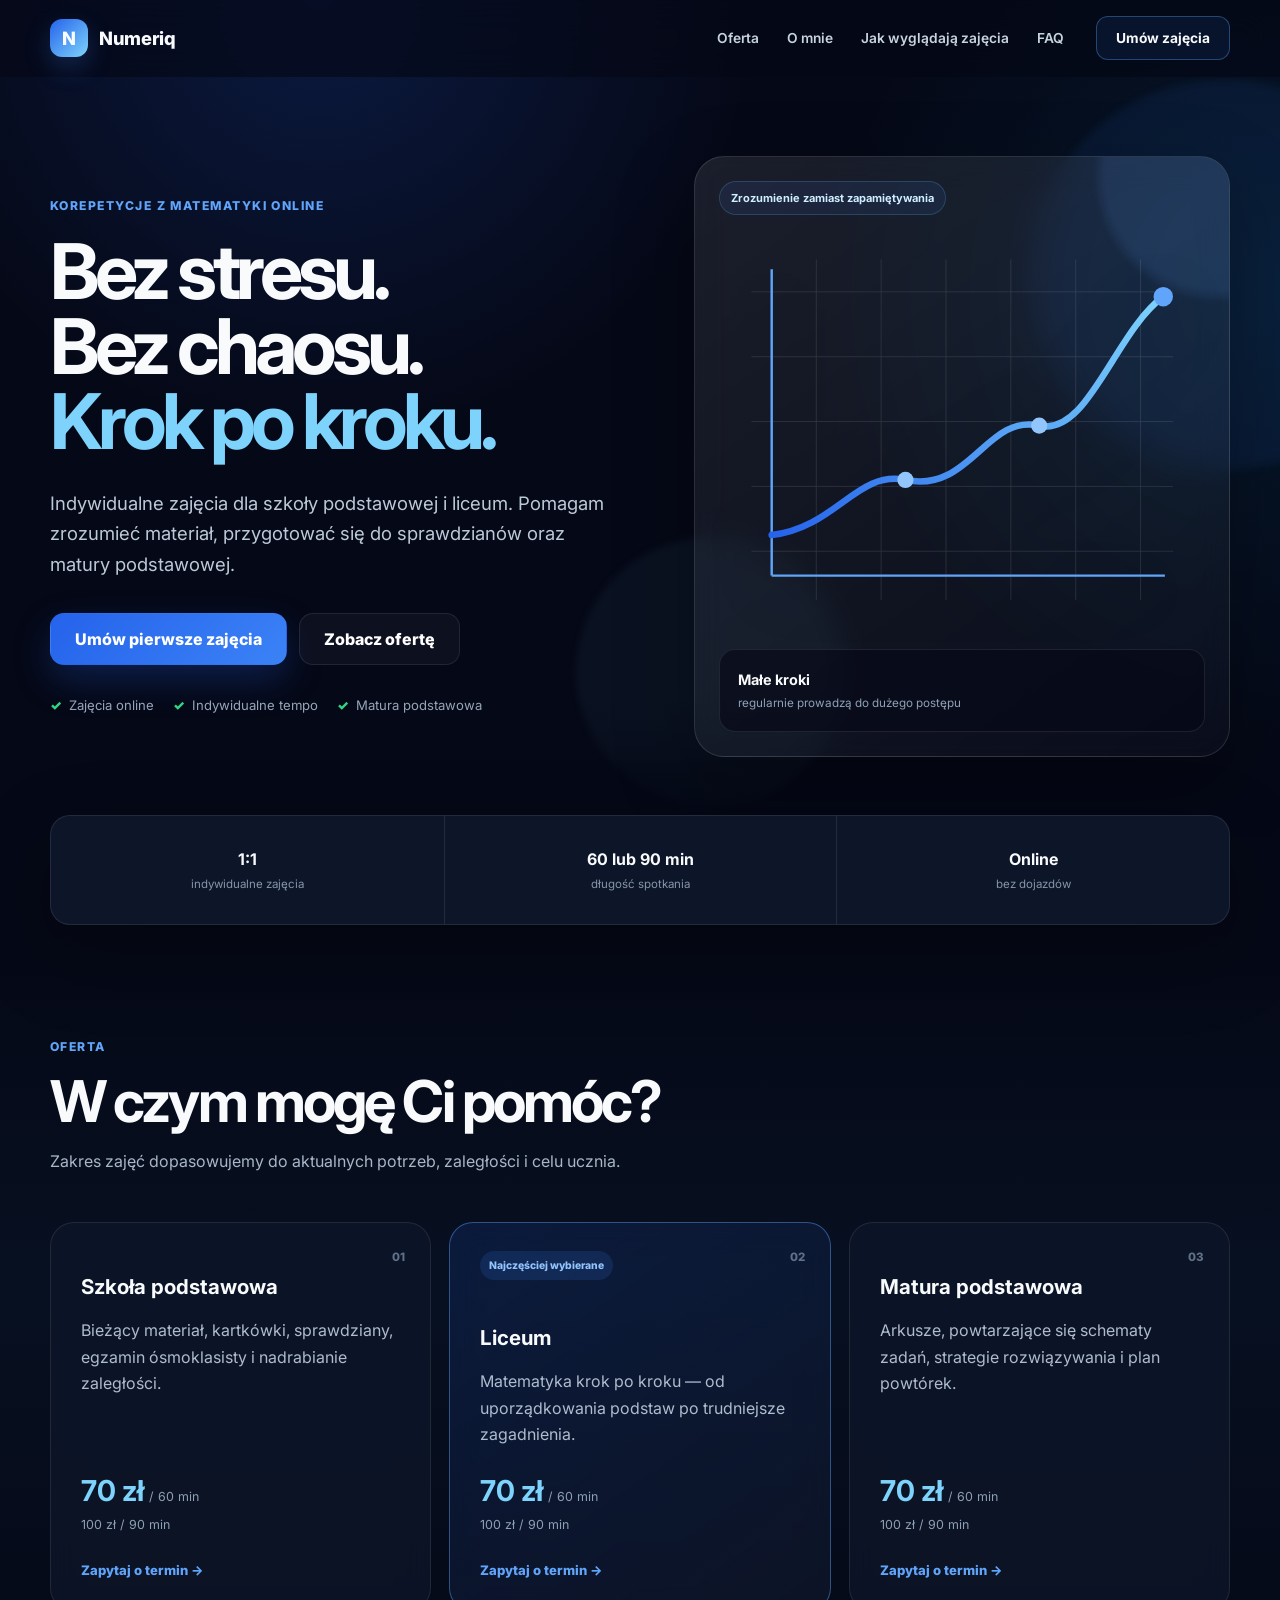
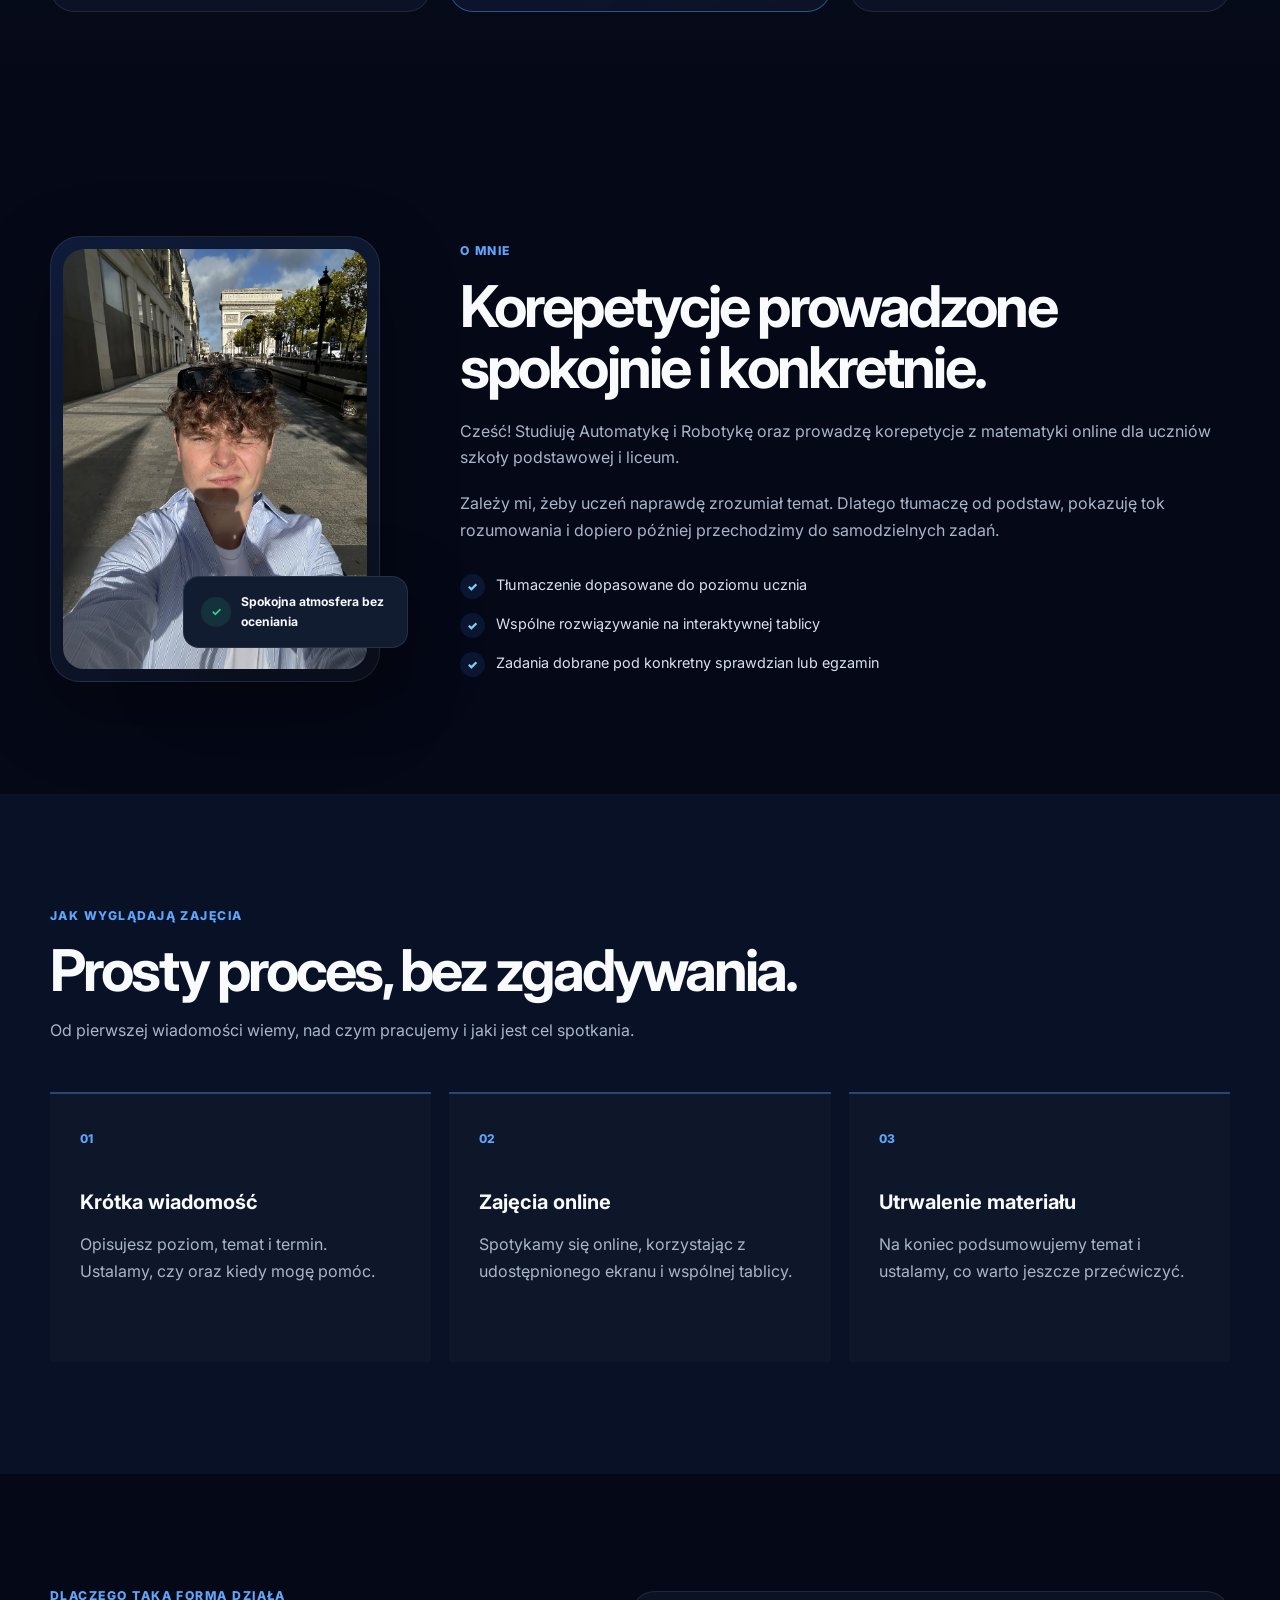
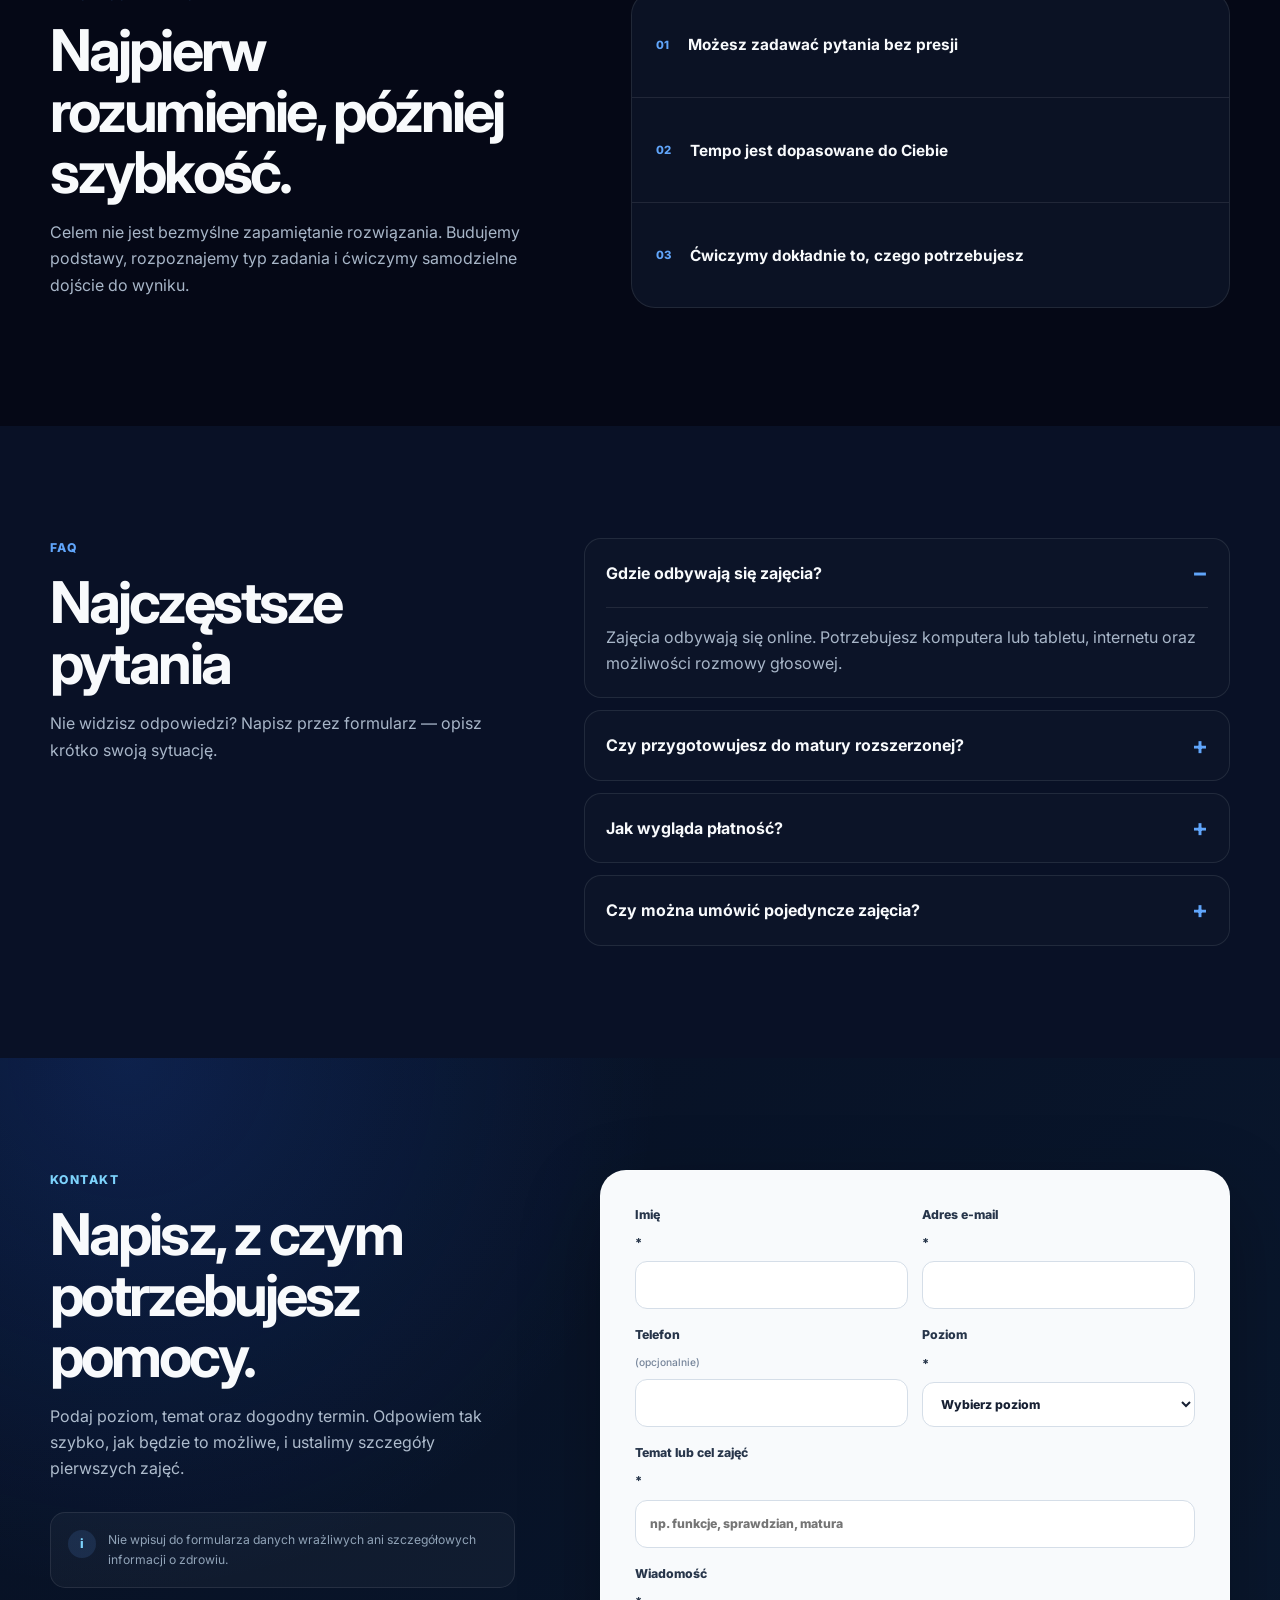
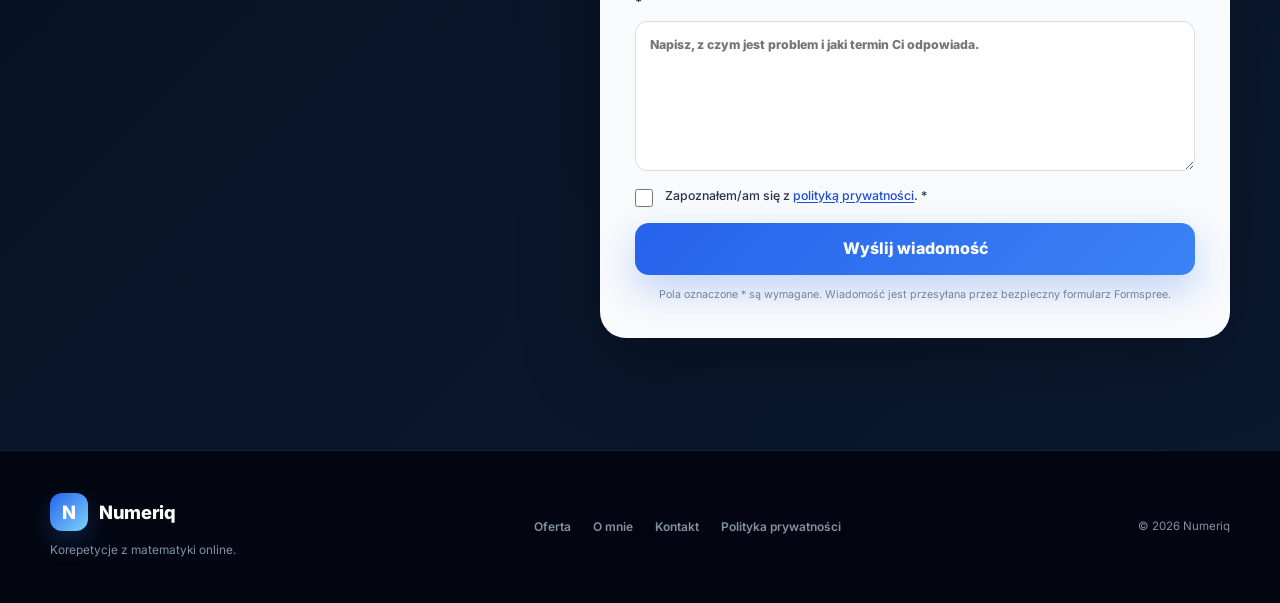
==== commit 807346eb: "duzy comit" ====
--- a/index.html
+++ b/index.html
@@ -27,7 +27,7 @@
     <link rel="preconnect" href="https://fonts.googleapis.com">
     <link rel="preconnect" href="https://fonts.gstatic.com" crossorigin>
     <link href="https://fonts.googleapis.com/css2?family=Inter:wght@400;500;600;700;800&display=swap" rel="stylesheet">
-    <link rel="stylesheet" href="style.css">
+    <link rel="stylesheet" href="style.css?v=20260803-formspree-1">
 
     <script type="application/ld+json">
     {
@@ -287,14 +287,14 @@
                     </div>
                 </div>
 
-                <form class="contact-form reveal" id="contact-form" action="contact.php" method="post" novalidate>
+                <form class="contact-form reveal" id="contact-form" action="https://formspree.io/f/xaqrreqn" method="post" novalidate>
                     <div class="form-status" id="form-status" role="status" aria-live="polite"></div>
 
-                    <input type="hidden" name="csrf_token" id="csrf-token" value="">
-                    <input type="hidden" name="started_at" id="started-at" value="">
-
+                    <input type="hidden" name="_subject" value="Nowe zapytanie o korepetycje — Numeriq">
                     <div class="honeypot" aria-hidden="true">
-                        <label>Firma <input type="text" name="company" tabindex="-1" autocomplete="off"></label>
+                        <label>Nie wypełniaj tego pola
+                            <input type="text" name="_gotcha" tabindex="-1" autocomplete="off">
+                        </label>
                     </div>
 
                     <div class="form-row">
@@ -337,14 +337,14 @@
 
                     <label class="consent-row">
                         <input type="checkbox" name="privacy_ack" value="1" required>
-                        <span>Zapoznałem/am się z <a href="polityka-prywatnosci.php" target="_blank" rel="noopener">polityką prywatności</a>. <span aria-hidden="true">*</span></span>
+                        <span>Zapoznałem/am się z <a href="polityka-prywatnosci.html" target="_blank" rel="noopener">polityką prywatności</a>. <span aria-hidden="true">*</span></span>
                     </label>
 
                     <button class="button button-primary submit-button" type="submit">
                         <span class="button-text">Wyślij wiadomość</span>
                         <span class="button-loader" aria-hidden="true"></span>
                     </button>
-                    <p class="form-footnote">Pola oznaczone * są wymagane. Formularz jest zabezpieczony przed prostym spamem.</p>
+                    <p class="form-footnote">Pola oznaczone * są wymagane. Wiadomość jest przesyłana przez bezpieczny formularz Formspree.</p>
                 </form>
             </div>
         </section>
@@ -360,12 +360,12 @@
                 <a href="#oferta">Oferta</a>
                 <a href="#o-mnie">O mnie</a>
                 <a href="#kontakt">Kontakt</a>
-                <a href="polityka-prywatnosci.php">Polityka prywatności</a>
+                <a href="polityka-prywatnosci.html">Polityka prywatności</a>
             </nav>
             <p class="copyright">© <span id="year">2026</span> Numeriq</p>
         </div>
     </footer>
 
-    <script src="script.js" defer></script>
+    <script src="script.js?v=20260803-formspree-1" defer></script>
 </body>
 </html>
--- a/style.css
+++ b/style.css
@@ -114,11 +114,11 @@
 .offer-card a { margin-top: 24px; color: #60a5fa; font-size: .82rem; font-weight: 800; }
 
 .about { background: var(--bg); }
-.about-grid { display: grid; grid-template-columns: .82fr 1.18fr; align-items: center; gap: 88px; }
-.about-photo { position: relative; max-width: 480px; margin-inline: auto; }
+.about-grid { display: grid; grid-template-columns: minmax(280px, 330px) minmax(0, 1fr); align-items: center; gap: 80px; }
+.about-photo { position: relative; width: 100%; max-width: 330px; margin-inline: auto; }
 .photo-frame { overflow: hidden; padding: 12px; border: 1px solid var(--line); border-radius: 30px; background: linear-gradient(145deg, rgba(59,130,246,.16), rgba(255,255,255,.03)); box-shadow: var(--shadow); }
 .photo-frame picture { display: block; overflow: hidden; border-radius: 21px; }
-.photo-frame img { width: 100%; aspect-ratio: 3/4; object-fit: cover; object-position: center; }
+.photo-frame img { width: 100%; height: 420px; object-fit: cover; object-position: center 28%; }
 .photo-note { position: absolute; right: -28px; bottom: 34px; display: flex; align-items: center; gap: 10px; max-width: 225px; padding: 15px 17px; border: 1px solid var(--line); border-radius: 16px; background: #111c31; box-shadow: var(--shadow); font-size: .76rem; font-weight: 700; }
 .photo-note span { flex: 0 0 auto; width: 30px; aspect-ratio: 1; display: grid; place-items: center; border-radius: 50%; background: rgba(50,213,131,.12); color: var(--success); }
 .about-copy > p:not(.eyebrow) { margin: 20px 0 0; color: var(--muted); }
@@ -228,7 +228,8 @@
     .trust-grid div + div { border-left: 0; border-top: 1px solid var(--line); }
     .section { padding-block: 86px; }
     .about-grid, .benefits-grid, .faq-grid, .contact-grid { grid-template-columns: 1fr; }
-    .about-photo { max-width: 410px; }
+    .about-photo { max-width: 310px; }
+    .photo-frame img { height: 390px; }
     .process-grid { grid-template-columns: 1fr; }
     .contact-copy { position: static; }
     .footer-grid { grid-template-columns: 1fr; text-align: center; }
@@ -242,6 +243,8 @@
     .hero-info { display: grid; gap: 10px; }
     .visual-card { padding: 16px; border-radius: 22px; }
     .section-header h2, .about-copy h2, .benefits h2, .faq h2, .contact h2 { font-size: 2.25rem; }
+    .about-photo { max-width: 280px; }
+    .photo-frame img { height: 360px; }
     .photo-note { position: static; max-width: none; margin-top: 13px; }
     .form-row { grid-template-columns: 1fr; gap: 0; }
     .contact-form { padding: 23px 17px; }
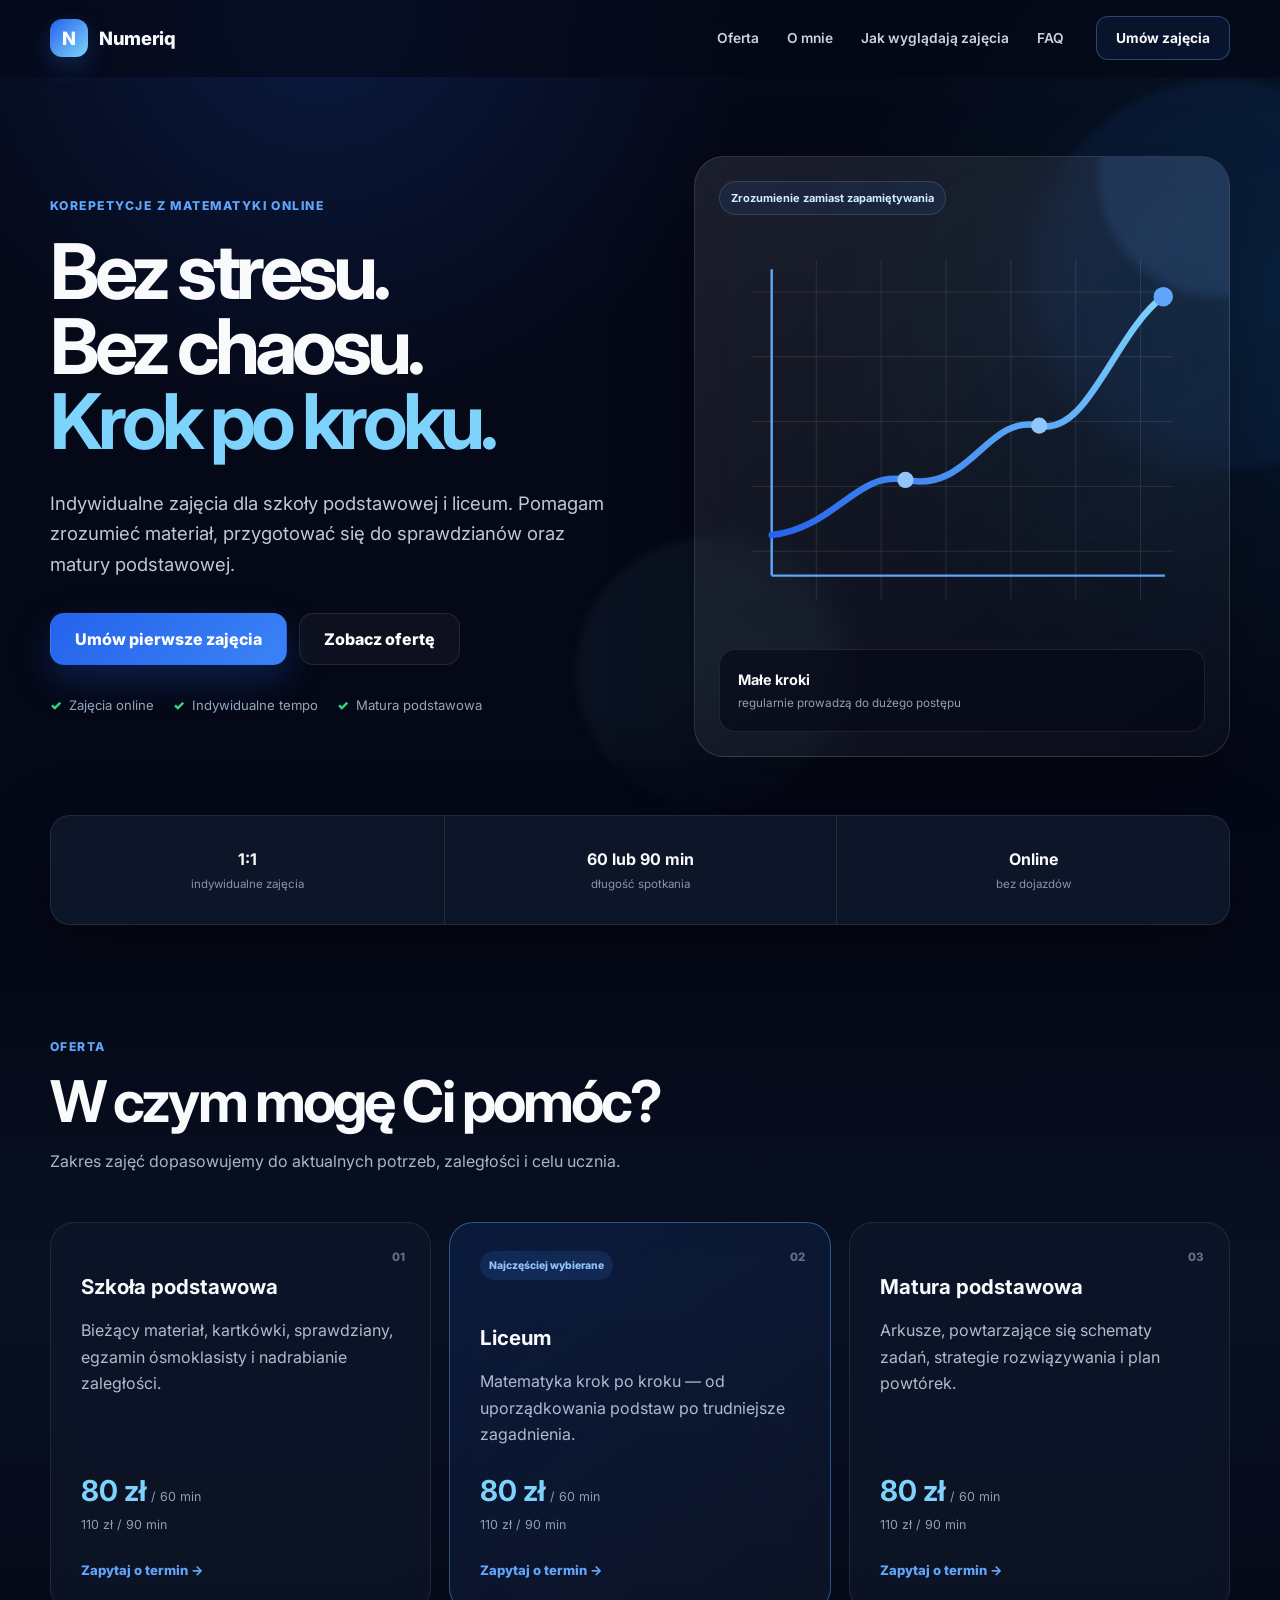
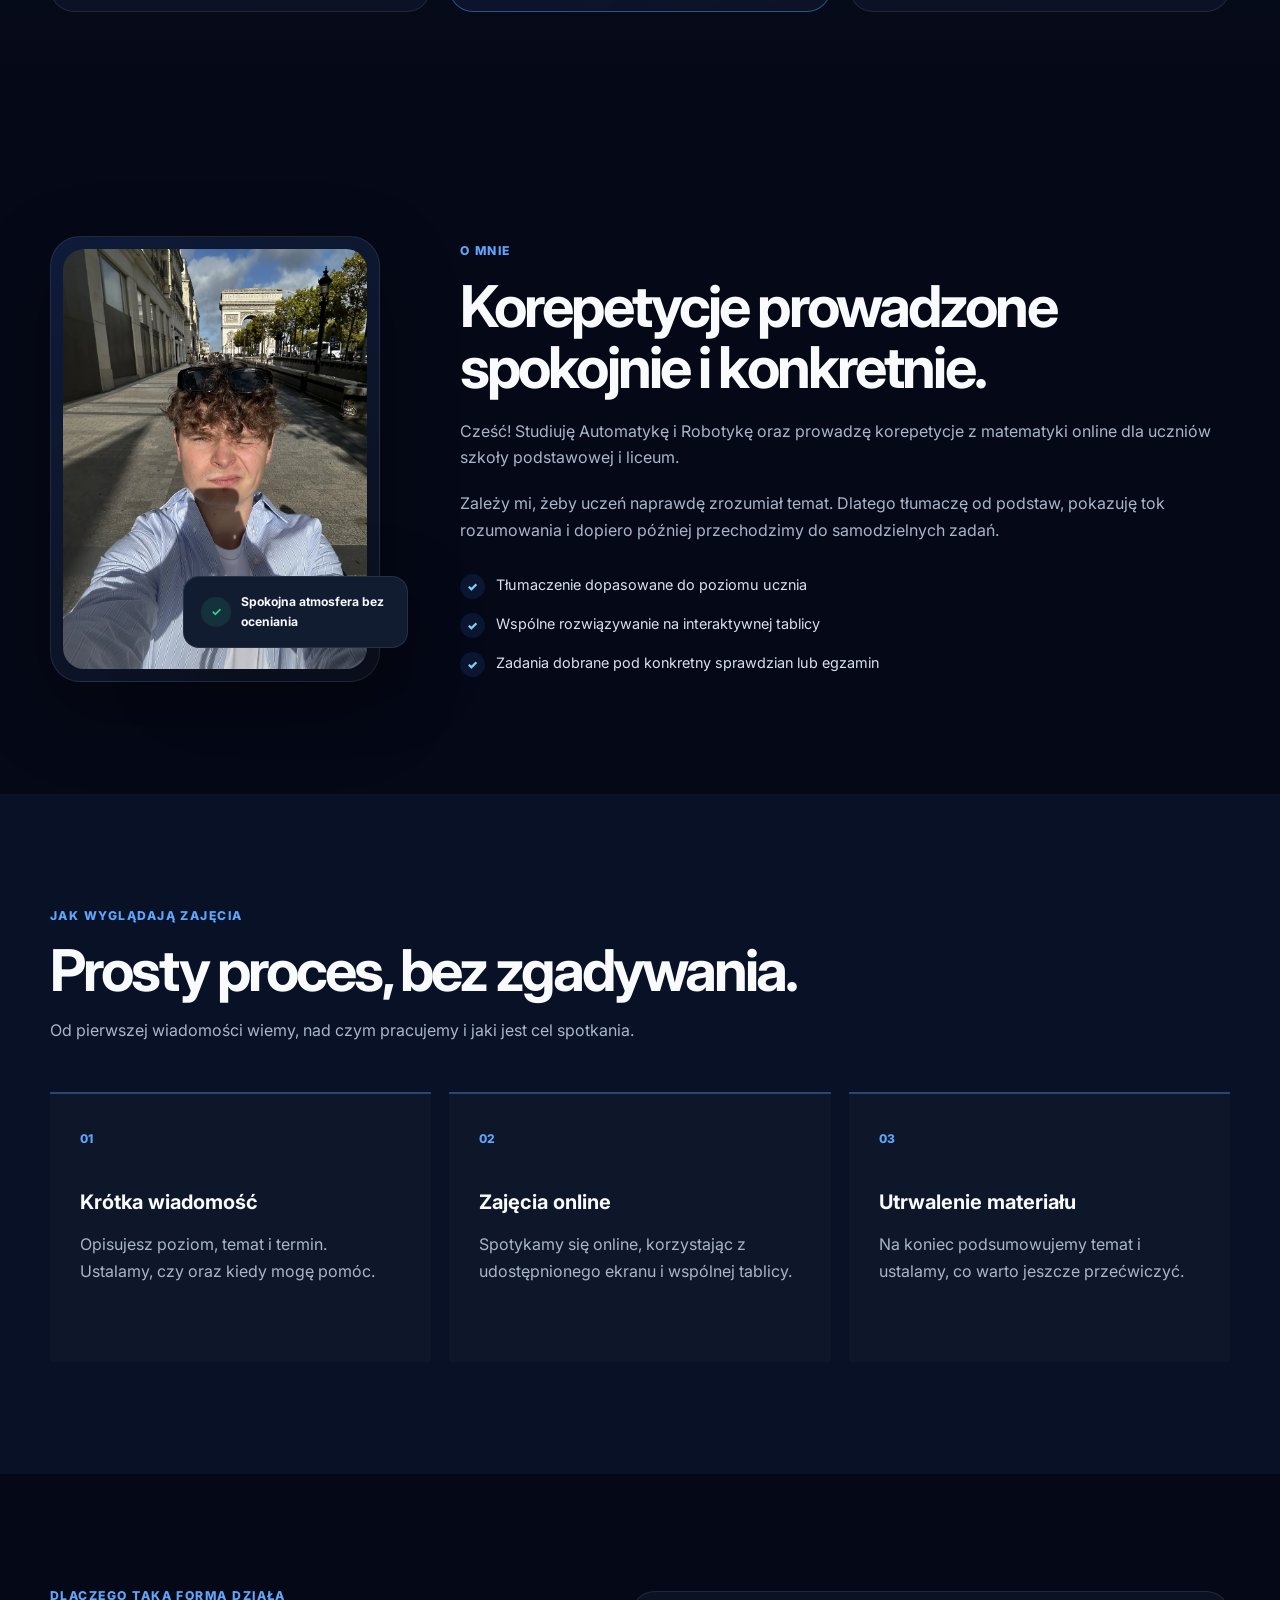
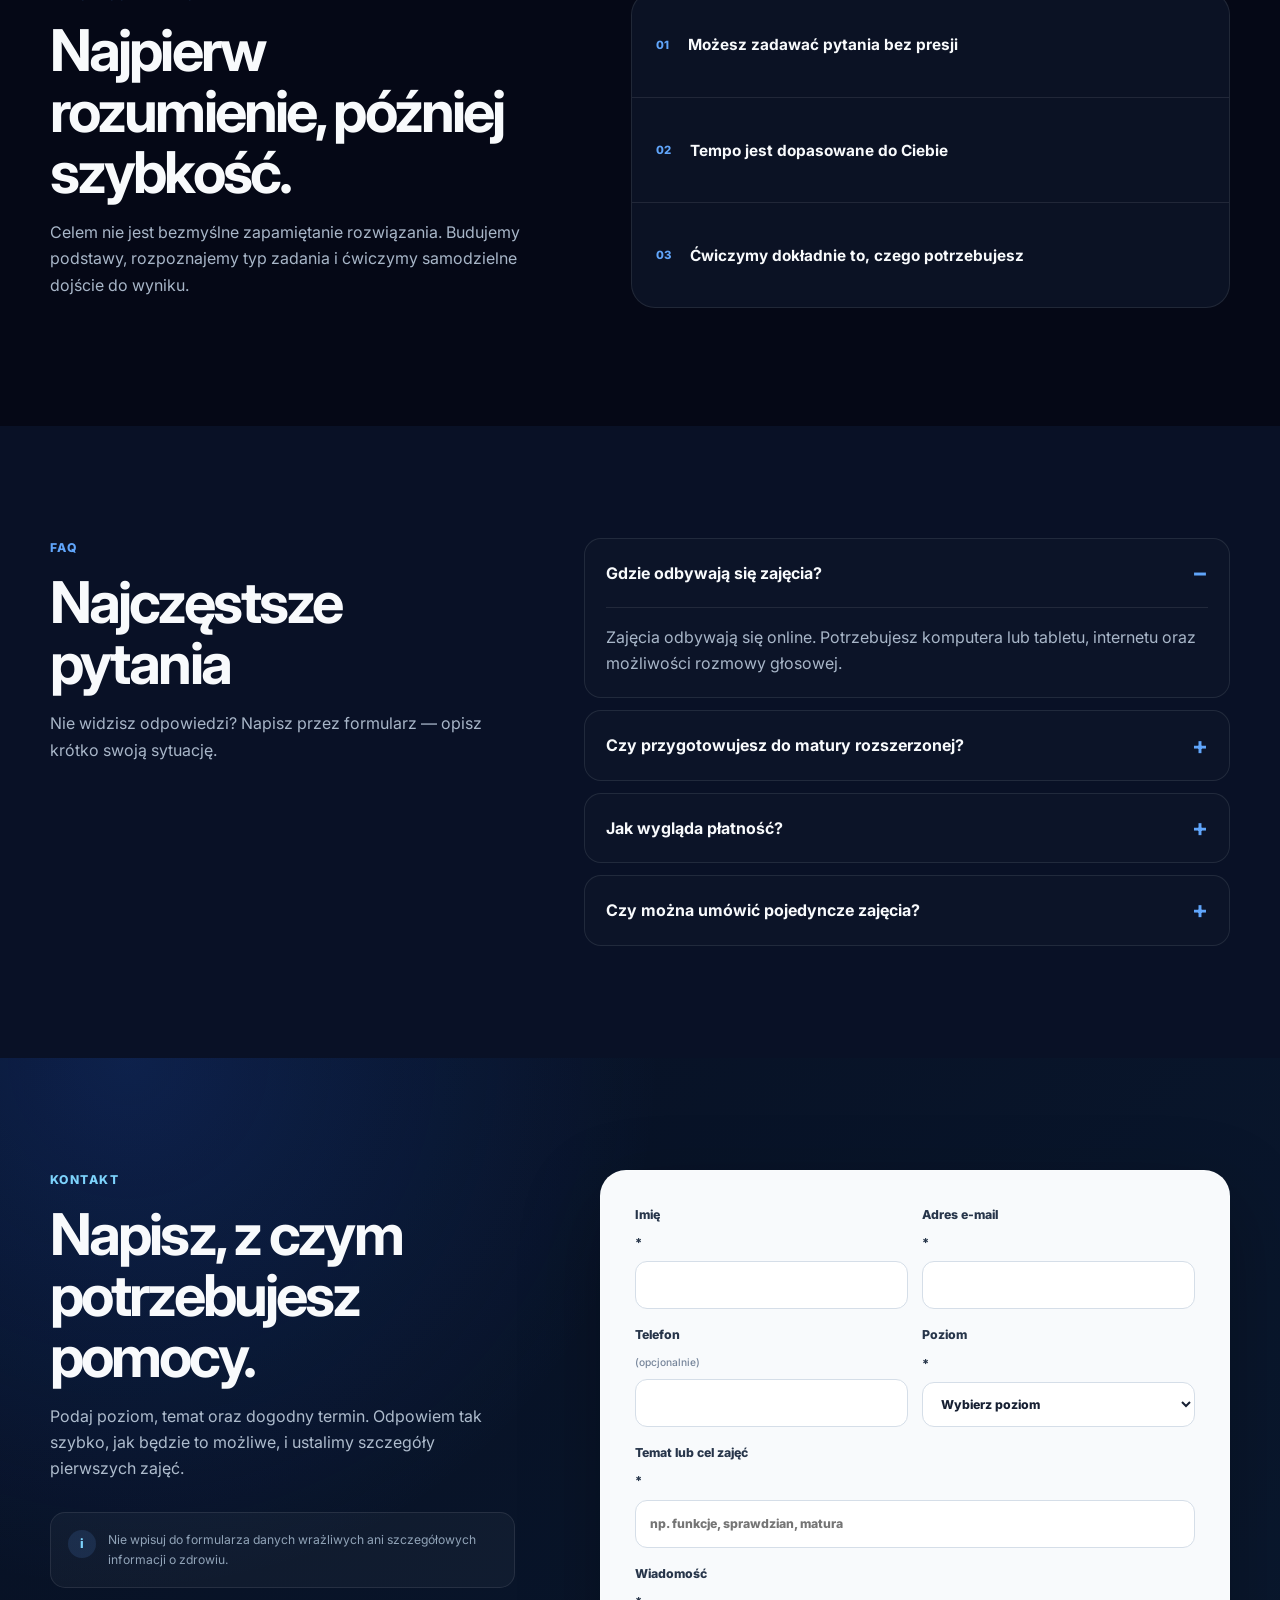
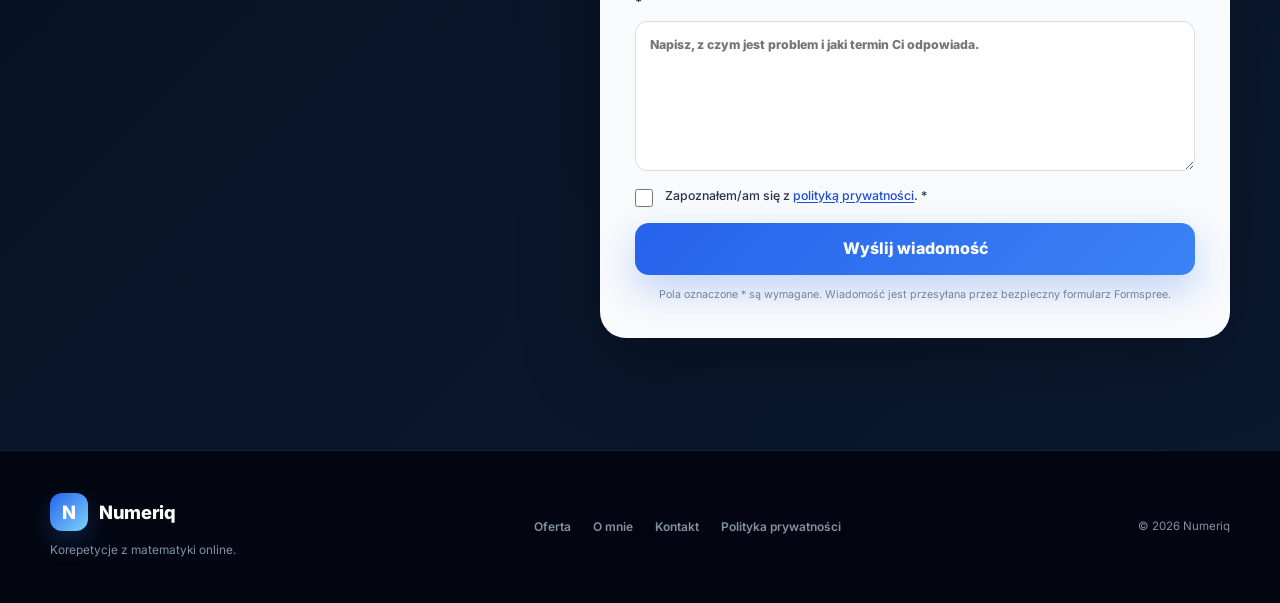
==== commit b70b8af2: "Update index.html" ====
--- a/index.html
+++ b/index.html
@@ -139,8 +139,8 @@
                         <span class="card-number">01</span>
                         <h3>Szkoła podstawowa</h3>
                         <p>Bieżący materiał, kartkówki, sprawdziany, egzamin ósmoklasisty i nadrabianie zaległości.</p>
-                        <div class="price"><strong>70 zł</strong><span>/ 60 min</span></div>
-                        <div class="price-secondary">100 zł / 90 min</div>
+                        <div class="price"><strong>80 zł</strong><span>/ 60 min</span></div>
+                        <div class="price-secondary">110 zł / 90 min</div>
                         <a href="#kontakt">Zapytaj o termin →</a>
                     </article>
 
@@ -149,8 +149,8 @@
                         <span class="card-number">02</span>
                         <h3>Liceum</h3>
                         <p>Matematyka krok po kroku — od uporządkowania podstaw po trudniejsze zagadnienia.</p>
-                        <div class="price"><strong>70 zł</strong><span>/ 60 min</span></div>
-                        <div class="price-secondary">100 zł / 90 min</div>
+                        <div class="price"><strong>80 zł</strong><span>/ 60 min</span></div>
+                        <div class="price-secondary">110 zł / 90 min</div>
                         <a href="#kontakt">Zapytaj o termin →</a>
                     </article>
 
@@ -158,8 +158,8 @@
                         <span class="card-number">03</span>
                         <h3>Matura podstawowa</h3>
                         <p>Arkusze, powtarzające się schematy zadań, strategie rozwiązywania i plan powtórek.</p>
-                        <div class="price"><strong>70 zł</strong><span>/ 60 min</span></div>
-                        <div class="price-secondary">100 zł / 90 min</div>
+                        <div class="price"><strong>80 zł</strong><span>/ 60 min</span></div>
+                        <div class="price-secondary">110 zł / 90 min</div>
                         <a href="#kontakt">Zapytaj o termin →</a>
                     </article>
                 </div>
